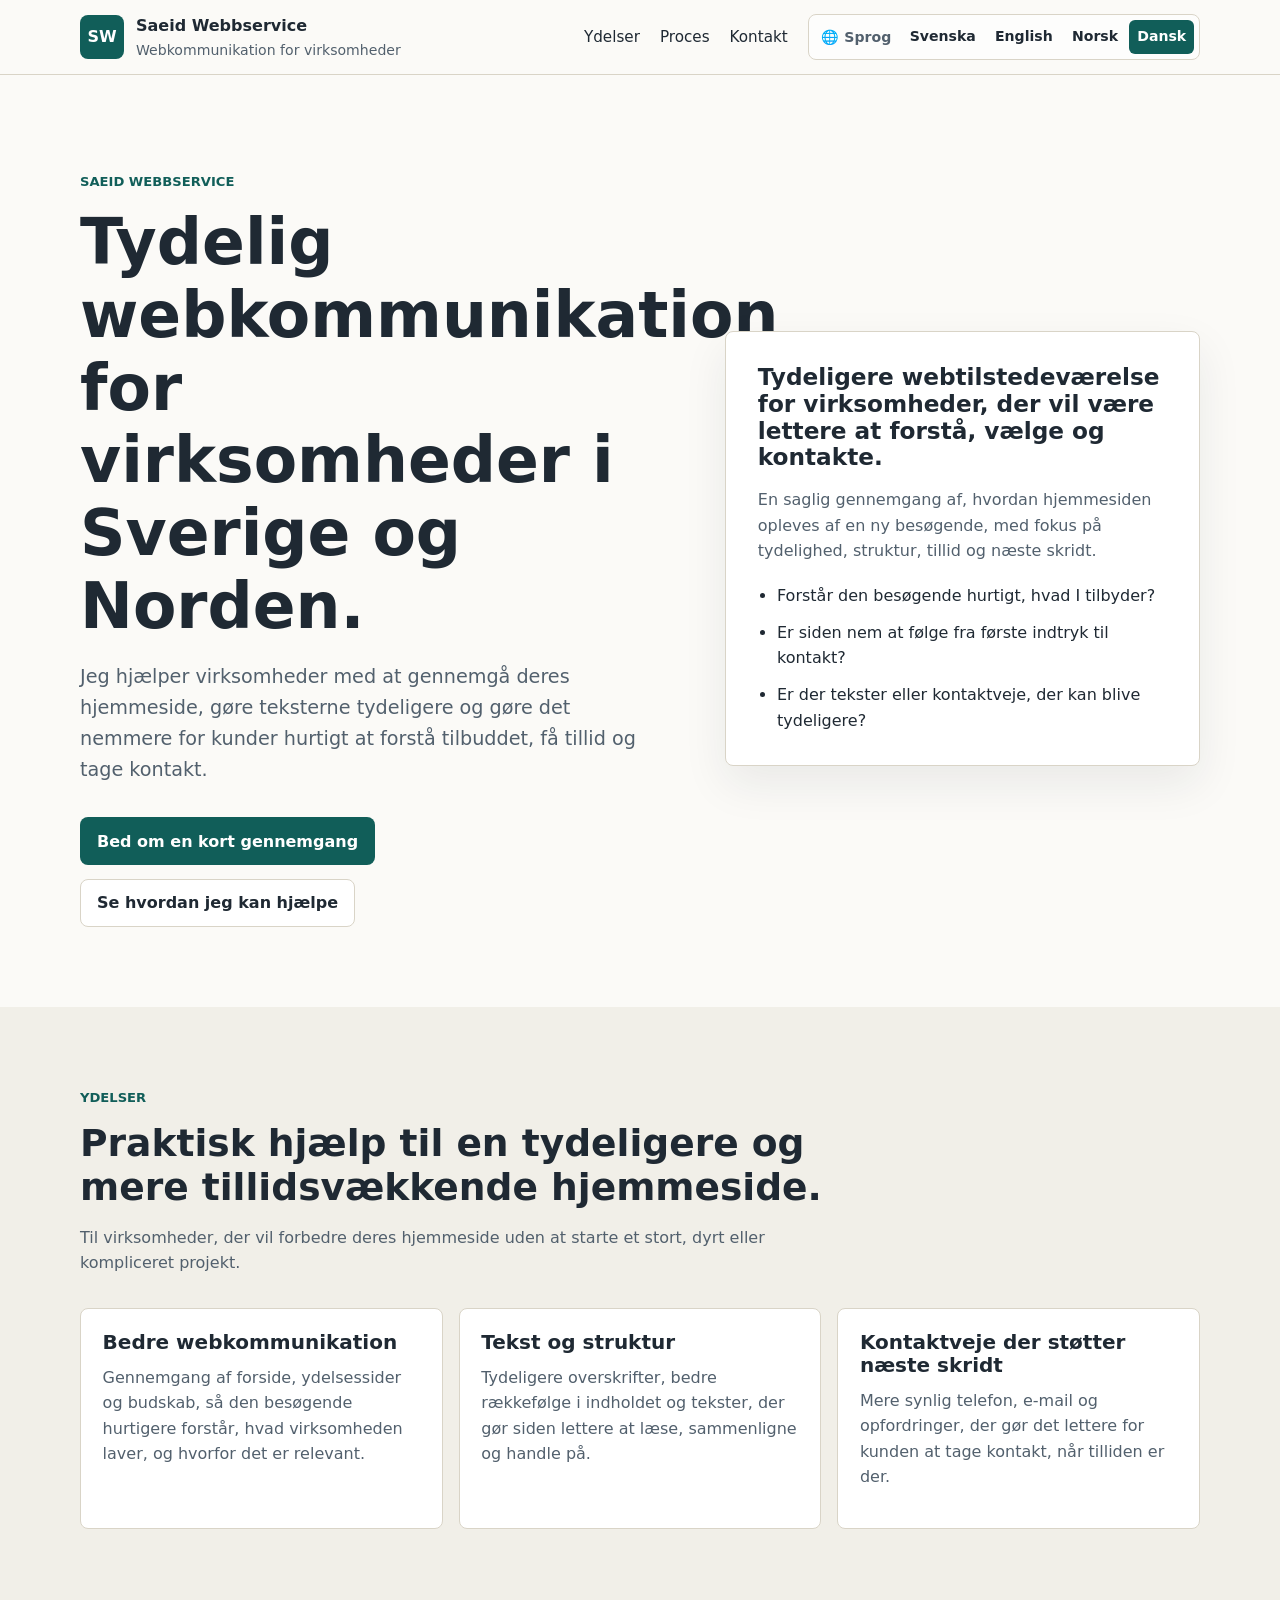
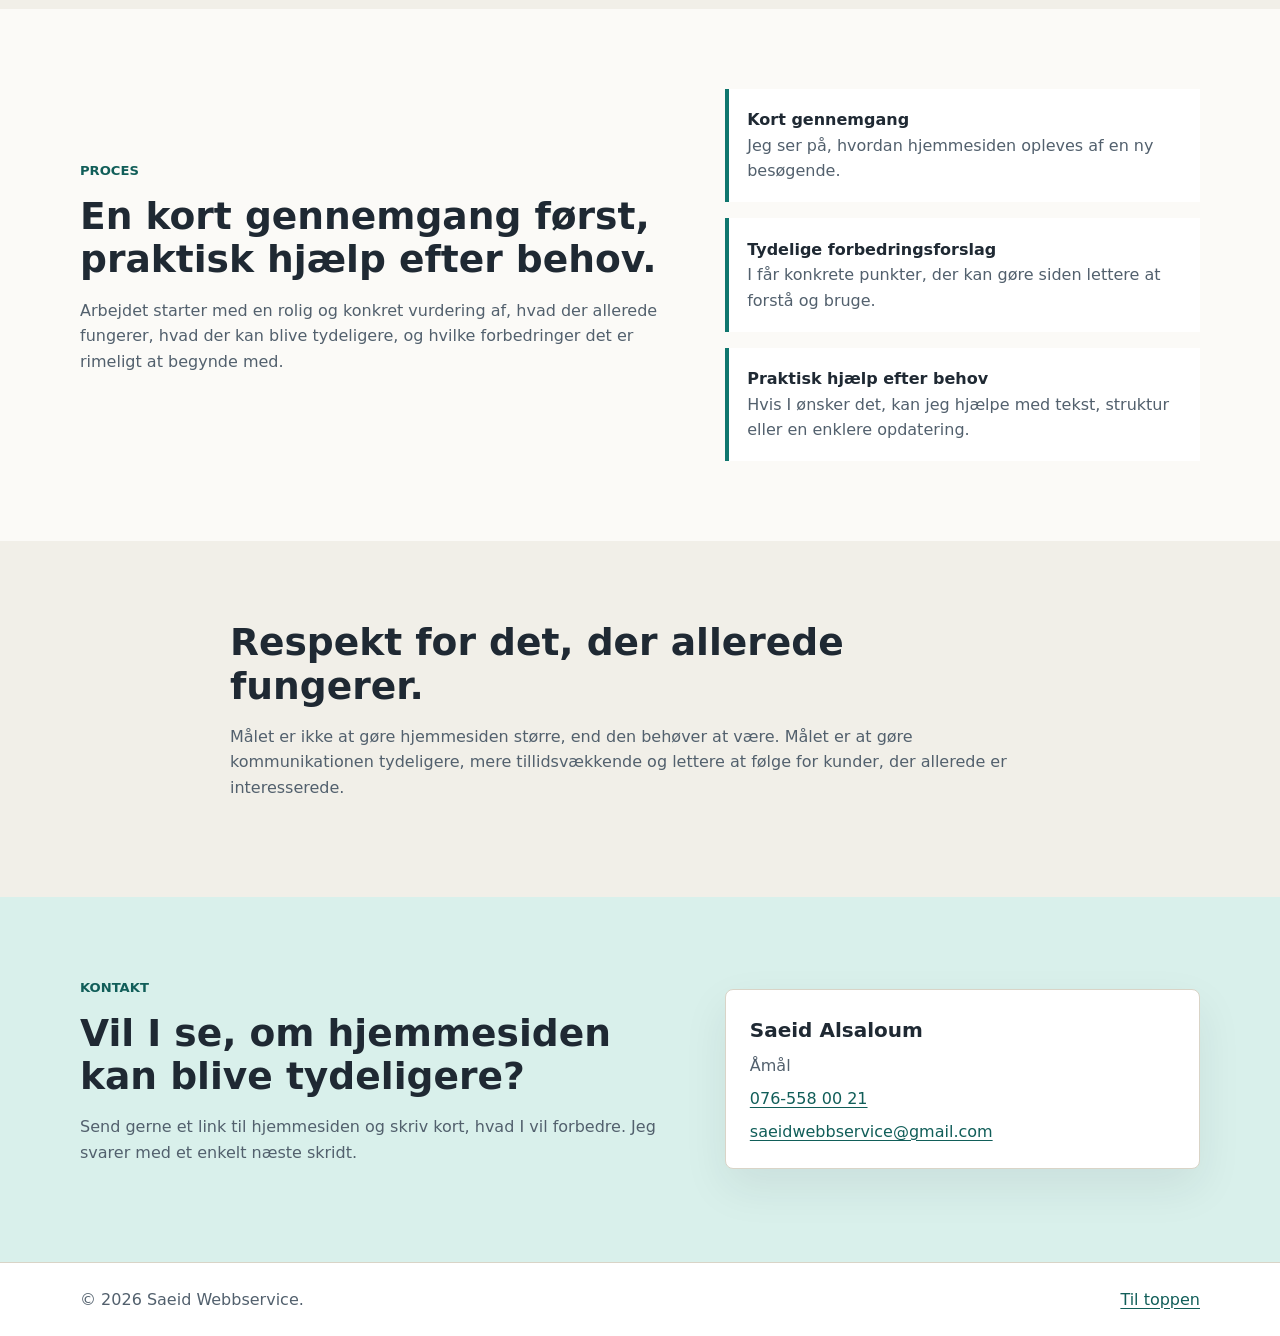
==== da/index.html @ 7acbc121 "Upgrade site with Nordic multilingual positioning" ====
<!doctype html>
<html lang="da">
  <head>
    <meta charset="utf-8">
    <meta name="viewport" content="width=device-width, initial-scale=1">
    <meta
      name="description"
      content="Saeid Webbservice hjælper virksomheder i Sverige og Norden med tydeligere webkommunikation, struktur, tekster og kontaktveje."
    >
    <meta property="og:type" content="website">
    <meta property="og:site_name" content="Saeid Webbservice">
    <meta
      property="og:title"
      content="Tydelig webkommunikation for virksomheder i Sverige og Norden"
    >
    <meta
      property="og:description"
      content="Praktisk hjælp med hjemmesidens tekster, struktur, tillid og kontaktveje."
    >
    <meta property="og:url" content="https://saeidalsaloum.github.io/saeid-webbservice/da/">
    <link rel="canonical" href="https://saeidalsaloum.github.io/saeid-webbservice/da/">
    <link rel="alternate" hreflang="sv" href="https://saeidalsaloum.github.io/saeid-webbservice/">
    <link rel="alternate" hreflang="en" href="https://saeidalsaloum.github.io/saeid-webbservice/en/">
    <link rel="alternate" hreflang="nb" href="https://saeidalsaloum.github.io/saeid-webbservice/no/">
    <link rel="alternate" hreflang="da" href="https://saeidalsaloum.github.io/saeid-webbservice/da/">
    <link rel="alternate" hreflang="x-default" href="https://saeidalsaloum.github.io/saeid-webbservice/">
    <title>Saeid Webbservice | Tydelig webkommunikation for virksomheder i Sverige og Norden</title>
    <link rel="stylesheet" href="../styles.css">
  </head>
  <body>
    <a class="skip-link" href="#main">Gå til indhold</a>

    <header class="site-header">
      <div class="container header-inner">
        <a class="brand" href="#top" aria-label="Saeid Webbservice forside">
          <span class="brand-mark" aria-hidden="true">SW</span>
          <span>
            <strong>Saeid Webbservice</strong>
            <small>Webkommunikation for virksomheder</small>
          </span>
        </a>

        <div class="header-actions">
          <nav class="site-nav" aria-label="Hovedmenu">
            <a href="#ydelser">Ydelser</a>
            <a href="#proces">Proces</a>
            <a href="#kontakt">Kontakt</a>
          </nav>

          <nav class="language-selector" aria-label="Sprogvalg">
            <span class="language-label">
              <span aria-hidden="true">&#127760;</span>
              Sprog
            </span>
            <a href="../" hreflang="sv">Svenska</a>
            <a href="../en/" hreflang="en">English</a>
            <a href="../no/" hreflang="nb">Norsk</a>
            <a href="./" hreflang="da" aria-current="page">Dansk</a>
          </nav>
        </div>
      </div>
    </header>

    <main id="main" tabindex="-1">
      <section class="hero section" id="top">
        <div class="container hero-grid">
          <div class="hero-copy">
            <p class="eyebrow">Saeid Webbservice</p>
            <h1>Tydelig webkommunikation for virksomheder i Sverige og Norden.</h1>
            <p class="lead">
              Jeg hjælper virksomheder med at gennemgå deres hjemmeside, gøre teksterne tydeligere og gøre det nemmere for kunder hurtigt at forstå tilbuddet, få tillid og tage kontakt.
            </p>
            <div class="hero-actions">
              <a class="button primary" href="mailto:saeidwebbservice@gmail.com">Bed om en kort gennemgang</a>
              <a class="button secondary" href="#ydelser">Se hvordan jeg kan hjælpe</a>
            </div>
          </div>

          <aside class="hero-panel" aria-label="Kort oversigt">
            <h2>Tydeligere webtilstedeværelse for virksomheder, der vil være lettere at forstå, vælge og kontakte.</h2>
            <p>
              En saglig gennemgang af, hvordan hjemmesiden opleves af en ny besøgende, med fokus på tydelighed, struktur, tillid og næste skridt.
            </p>
            <ul>
              <li>Forstår den besøgende hurtigt, hvad I tilbyder?</li>
              <li>Er siden nem at følge fra første indtryk til kontakt?</li>
              <li>Er der tekster eller kontaktveje, der kan blive tydeligere?</li>
            </ul>
          </aside>
        </div>
      </section>

      <section class="section muted" id="ydelser">
        <div class="container">
          <div class="section-heading">
            <p class="eyebrow">Ydelser</p>
            <h2>Praktisk hjælp til en tydeligere og mere tillidsvækkende hjemmeside.</h2>
            <p>
              Til virksomheder, der vil forbedre deres hjemmeside uden at starte et stort, dyrt eller kompliceret projekt.
            </p>
          </div>

          <div class="cards">
            <article class="card">
              <h3>Bedre webkommunikation</h3>
              <p>
                Gennemgang af forside, ydelsessider og budskab, så den besøgende hurtigere forstår, hvad virksomheden laver, og hvorfor det er relevant.
              </p>
            </article>

            <article class="card">
              <h3>Tekst og struktur</h3>
              <p>
                Tydeligere overskrifter, bedre rækkefølge i indholdet og tekster, der gør siden lettere at læse, sammenligne og handle på.
              </p>
            </article>

            <article class="card">
              <h3>Kontaktveje der støtter næste skridt</h3>
              <p>
                Mere synlig telefon, e-mail og opfordringer, der gør det lettere for kunden at tage kontakt, når tilliden er der.
              </p>
            </article>
          </div>
        </div>
      </section>

      <section class="section" id="proces">
        <div class="container two-column">
          <div>
            <p class="eyebrow">Proces</p>
            <h2>En kort gennemgang først, praktisk hjælp efter behov.</h2>
            <p>
              Arbejdet starter med en rolig og konkret vurdering af, hvad der allerede fungerer, hvad der kan blive tydeligere, og hvilke forbedringer det er rimeligt at begynde med.
            </p>
          </div>

          <ol class="steps" aria-label="Proces">
            <li>
              <strong>Kort gennemgang</strong>
              <span>Jeg ser på, hvordan hjemmesiden opleves af en ny besøgende.</span>
            </li>
            <li>
              <strong>Tydelige forbedringsforslag</strong>
              <span>I får konkrete punkter, der kan gøre siden lettere at forstå og bruge.</span>
            </li>
            <li>
              <strong>Praktisk hjælp efter behov</strong>
              <span>Hvis I ønsker det, kan jeg hjælpe med tekst, struktur eller en enklere opdatering.</span>
            </li>
          </ol>
        </div>
      </section>

      <section class="section muted">
        <div class="container reassurance">
          <h2>Respekt for det, der allerede fungerer.</h2>
          <p>
            Målet er ikke at gøre hjemmesiden større, end den behøver at være. Målet er at gøre kommunikationen tydeligere, mere tillidsvækkende og lettere at følge for kunder, der allerede er interesserede.
          </p>
        </div>
      </section>

      <section class="section contact-section" id="kontakt">
        <div class="container contact-grid">
          <div>
            <p class="eyebrow">Kontakt</p>
            <h2>Vil I se, om hjemmesiden kan blive tydeligere?</h2>
            <p>
              Send gerne et link til hjemmesiden og skriv kort, hvad I vil forbedre. Jeg svarer med et enkelt næste skridt.
            </p>
          </div>

          <address class="contact-card" aria-label="Kontaktoplysninger">
            <strong>Saeid Alsaloum</strong>
            <span>Åmål</span>
            <a href="tel:+46765580021">076-558 00 21</a>
            <a href="mailto:saeidwebbservice@gmail.com">saeidwebbservice@gmail.com</a>
          </address>
        </div>
      </section>
    </main>

    <footer class="site-footer">
      <div class="container footer-inner">
        <p>&copy; 2026 Saeid Webbservice.</p>
        <a href="#top">Til toppen</a>
      </div>
    </footer>
  </body>
</html>
---- styles.css ----
:root {
  color-scheme: light;
  --bg: #fbfaf7;
  --surface: #ffffff;
  --surface-muted: #f1efe8;
  --text: #1f2933;
  --muted: #52606d;
  --line: #d9d4c7;
  --accent: #0f766e;
  --accent-dark: #115e59;
  --accent-soft: #d9f0eb;
  --warm: #b7791f;
  --shadow: 0 18px 45px rgba(31, 41, 51, 0.08);
}

* {
  box-sizing: border-box;
}

html {
  scroll-behavior: smooth;
  scroll-padding-top: 6rem;
}

body {
  margin: 0;
  background: var(--bg);
  color: var(--text);
  font-family: system-ui, -apple-system, BlinkMacSystemFont, "Segoe UI", sans-serif;
  font-size: 16px;
  line-height: 1.6;
}

a {
  color: var(--accent-dark);
  text-decoration-thickness: 0.08em;
  text-underline-offset: 0.18em;
}

a:hover {
  color: var(--accent);
}

:where(a, button):focus-visible {
  outline: 3px solid var(--warm);
  outline-offset: 3px;
}

main:focus {
  outline: none;
}

h1,
h2,
h3,
p {
  margin-top: 0;
}

h1,
h2,
h3 {
  line-height: 1.15;
}

h1 {
  max-width: 17ch;
  font-size: 3.95rem;
  margin-bottom: 1.25rem;
}

h2 {
  font-size: 2.35rem;
  margin-bottom: 1rem;
}

h3 {
  font-size: 1.25rem;
  margin-bottom: 0.7rem;
}

p {
  color: var(--muted);
}

.container {
  width: min(1120px, calc(100% - 2rem));
  margin-inline: auto;
}

.skip-link {
  position: fixed;
  left: 1rem;
  top: 1rem;
  z-index: 10;
  padding: 0.65rem 0.85rem;
  background: var(--text);
  color: #fff;
  border-radius: 6px;
  transform: translateY(-150%);
}

.skip-link:focus {
  transform: translateY(0);
}

.site-header {
  position: sticky;
  top: 0;
  z-index: 5;
  background: rgba(251, 250, 247, 0.94);
  border-bottom: 1px solid var(--line);
  backdrop-filter: blur(14px);
}

.header-inner {
  min-height: 74px;
  display: flex;
  align-items: center;
  justify-content: space-between;
  gap: 1rem;
}

.brand {
  display: inline-flex;
  align-items: center;
  gap: 0.75rem;
  border-radius: 8px;
  color: var(--text);
  text-decoration: none;
}

.brand-mark {
  width: 44px;
  height: 44px;
  display: inline-grid;
  place-items: center;
  flex: 0 0 auto;
  border-radius: 8px;
  background: var(--accent-dark);
  color: #fff;
  font-weight: 800;
  letter-spacing: 0;
}

.brand small {
  display: block;
  color: var(--muted);
  font-size: 0.88rem;
}

.site-nav {
  display: flex;
  align-items: center;
  gap: 0.75rem;
  font-size: 0.95rem;
}

.site-nav a {
  display: inline-flex;
  min-height: 40px;
  align-items: center;
  padding-inline: 0.25rem;
  border-radius: 6px;
  color: var(--text);
  text-decoration: none;
}

.site-nav a:hover {
  color: var(--accent-dark);
}

.header-actions {
  display: flex;
  align-items: center;
  justify-content: flex-end;
  gap: 1rem;
}

.language-selector {
  display: flex;
  align-items: center;
  gap: 0.2rem;
  padding: 0.3rem;
  border: 1px solid var(--line);
  border-radius: 8px;
  background: rgba(255, 255, 255, 0.72);
  font-size: 0.88rem;
}

.language-label {
  display: inline-flex;
  min-height: 34px;
  align-items: center;
  gap: 0.35rem;
  padding: 0 0.45rem;
  color: var(--muted);
  font-weight: 750;
}

.language-selector a {
  display: inline-flex;
  min-height: 34px;
  align-items: center;
  padding: 0.25rem 0.5rem;
  border-radius: 6px;
  color: var(--text);
  font-weight: 650;
  line-height: 1.1;
  text-decoration: none;
}

.language-selector a:hover {
  background: var(--accent-soft);
  color: var(--accent-dark);
}

.language-selector a[aria-current="page"] {
  background: var(--accent-dark);
  color: #fff;
}

.section {
  padding: 5rem 0;
}

.hero {
  padding-top: 6rem;
}

.hero-grid,
.two-column,
.contact-grid {
  display: grid;
  grid-template-columns: minmax(0, 1.1fr) minmax(280px, 0.9fr);
  gap: clamp(2rem, 5vw, 4rem);
  align-items: center;
}

.hero-copy {
  max-width: 720px;
}

.eyebrow {
  margin-bottom: 0.9rem;
  color: var(--accent-dark);
  font-size: 0.82rem;
  font-weight: 800;
  letter-spacing: 0;
  text-transform: uppercase;
}

.lead {
  max-width: 62ch;
  font-size: 1.2rem;
}

.hero-actions {
  display: flex;
  flex-wrap: wrap;
  gap: 0.85rem;
  margin-top: 2rem;
}

.button {
  display: inline-flex;
  min-height: 48px;
  align-items: center;
  justify-content: center;
  padding: 0.75rem 1rem;
  border: 1px solid transparent;
  border-radius: 8px;
  font-weight: 750;
  line-height: 1.2;
  text-align: center;
  text-decoration: none;
}

.button.primary {
  background: var(--accent-dark);
  color: #fff;
}

.button.primary:hover {
  background: var(--accent);
  color: #fff;
}

.button.secondary {
  border-color: var(--line);
  background: var(--surface);
  color: var(--text);
}

.button.secondary:hover {
  border-color: var(--accent);
  color: var(--accent-dark);
}

.hero-panel,
.contact-card {
  border: 1px solid var(--line);
  border-radius: 8px;
  background: var(--surface);
  box-shadow: var(--shadow);
}

.hero-panel {
  padding: clamp(1.25rem, 4vw, 2rem);
}

.hero-panel h2 {
  font-size: 1.45rem;
}

.hero-panel ul {
  display: grid;
  gap: 0.7rem;
  margin: 1.2rem 0 0;
  padding-left: 1.2rem;
  color: var(--text);
}

.muted {
  background: var(--surface-muted);
}

.section-heading {
  max-width: 760px;
  margin-bottom: 2rem;
}

.cards {
  display: grid;
  grid-template-columns: repeat(3, minmax(0, 1fr));
  gap: 1rem;
}

.card {
  min-height: 220px;
  padding: 1.35rem;
  border: 1px solid var(--line);
  border-radius: 8px;
  background: var(--surface);
}

.steps {
  display: grid;
  gap: 1rem;
  margin: 0;
  padding: 0;
  list-style: none;
}

.steps li {
  padding: 1.15rem;
  border-left: 4px solid var(--accent);
  background: var(--surface);
}

.steps strong,
.steps span {
  display: block;
}

.steps span {
  color: var(--muted);
}

.reassurance {
  max-width: 820px;
}

.contact-section {
  background: var(--accent-soft);
}

.contact-card {
  display: grid;
  gap: 0.45rem;
  padding: 1.5rem;
  font-style: normal;
}

.contact-card strong {
  font-size: 1.25rem;
}

.contact-card span {
  color: var(--muted);
}

.contact-card a {
  width: fit-content;
}

.contact-card a:hover {
  color: var(--accent);
}

.site-footer {
  padding: 1.5rem 0;
  border-top: 1px solid var(--line);
  background: var(--surface);
}

.footer-inner {
  display: flex;
  justify-content: space-between;
  gap: 1rem;
}

.footer-inner p {
  margin: 0;
}

@media (prefers-reduced-motion: reduce) {
  html {
    scroll-behavior: auto;
  }
}

@media (max-width: 820px) {
  html {
    scroll-padding-top: 11rem;
  }

  .header-inner,
  .footer-inner {
    align-items: flex-start;
    flex-direction: column;
  }

  .header-actions {
    width: 100%;
    align-items: flex-start;
    flex-direction: column;
    gap: 0.75rem;
  }

  .site-nav {
    flex-wrap: wrap;
  }

  .language-selector {
    flex-wrap: wrap;
    width: 100%;
  }

  .hero-grid,
  .two-column,
  .contact-grid,
  .cards {
    grid-template-columns: 1fr;
  }

  .section {
    padding: 3.5rem 0;
  }

  .hero {
    padding-top: 4rem;
  }

  h1 {
    max-width: 16ch;
    font-size: 2.65rem;
  }

  h2 {
    font-size: 2rem;
  }

  .hero-actions {
    align-items: stretch;
    flex-direction: column;
  }

  .button {
    width: 100%;
  }
}

@media (max-width: 420px) {
  .container {
    width: min(100% - 1.25rem, 1120px);
  }

  .brand {
    align-items: flex-start;
  }

  .brand-mark {
    width: 40px;
    height: 40px;
  }

  h1 {
    font-size: 2.25rem;
  }

  h2 {
    font-size: 1.75rem;
  }
}

@media (max-width: 360px) {
  h1,
  h2,
  h3 {
    hyphens: auto;
    overflow-wrap: anywhere;
  }
}
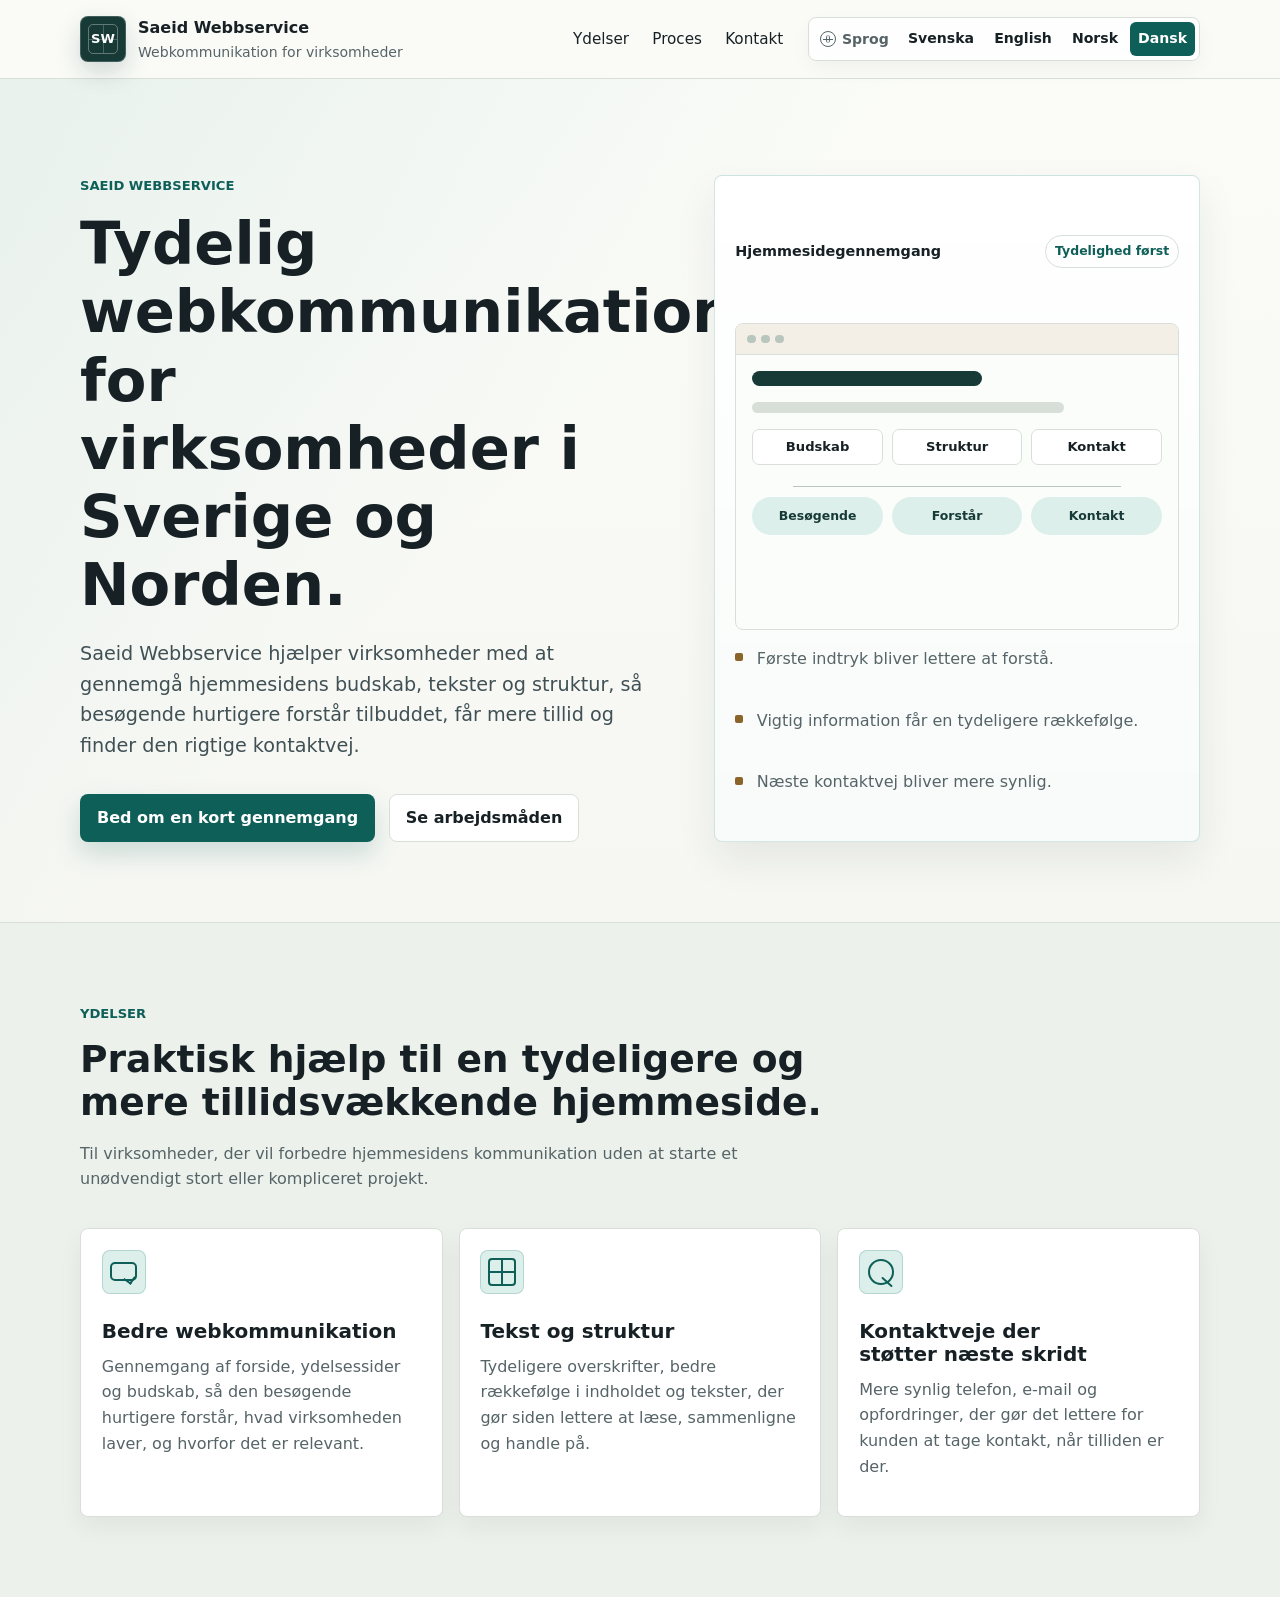
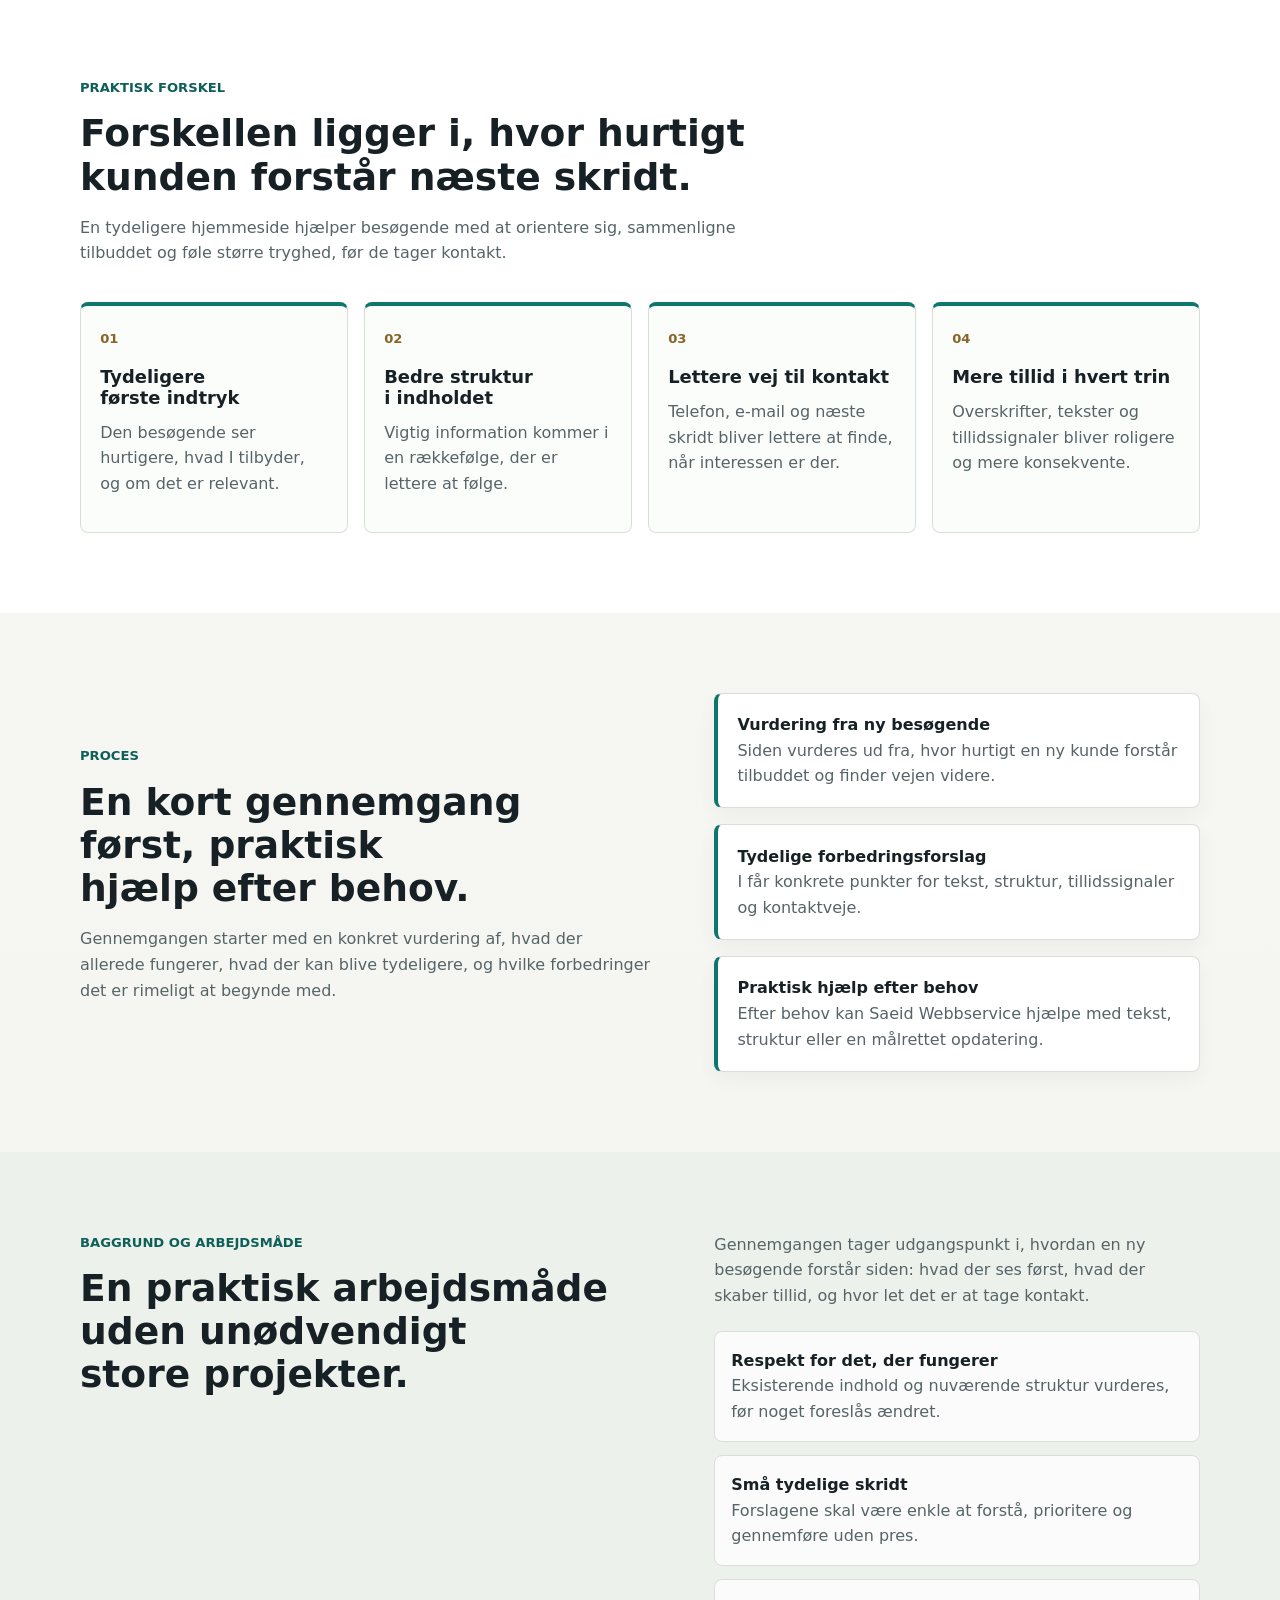
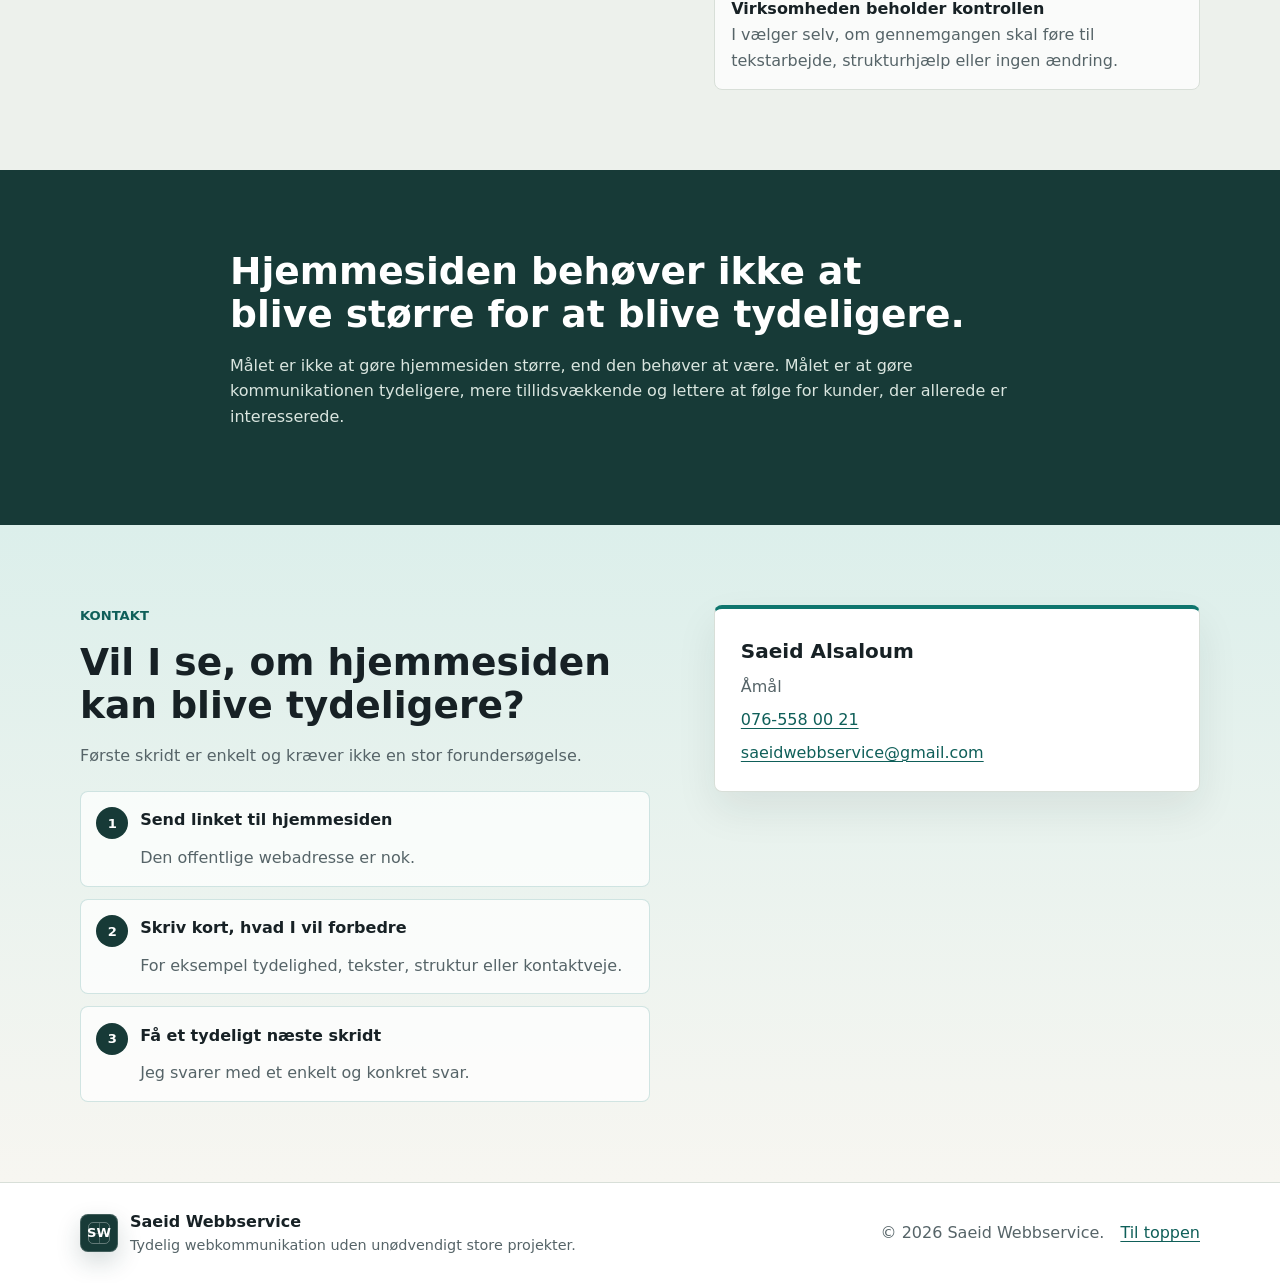
==== commit 363f49b6: "Upgrade visual trust and brand credibility" ====
--- a/da/index.html
+++ b/da/index.html
@@ -5,7 +5,7 @@
     <meta name="viewport" content="width=device-width, initial-scale=1">
     <meta
       name="description"
-      content="Saeid Webbservice hjælper virksomheder i Sverige og Norden med tydeligere webkommunikation, struktur, tekster og kontaktveje."
+      content="Saeid Webbservice hjælper virksomheder i Sverige og Norden med at forbedre hjemmesidens budskab, struktur, tekster, tillid og kontaktveje."
     >
     <meta property="og:type" content="website">
     <meta property="og:site_name" content="Saeid Webbservice">
@@ -15,7 +15,7 @@
     >
     <meta
       property="og:description"
-      content="Praktisk hjælp med hjemmesidens tekster, struktur, tillid og kontaktveje."
+      content="Praktisk hjælp med tydeligere webkommunikation, bedre indholdsstruktur og enklere kontaktveje."
     >
     <meta property="og:url" content="https://saeidalsaloum.github.io/saeid-webbservice/da/">
     <link rel="canonical" href="https://saeidalsaloum.github.io/saeid-webbservice/da/">
@@ -33,7 +33,10 @@
     <header class="site-header">
       <div class="container header-inner">
         <a class="brand" href="#top" aria-label="Saeid Webbservice forside">
-          <span class="brand-mark" aria-hidden="true">SW</span>
+          <span class="brand-mark" aria-hidden="true">
+            <span class="mark-grid"></span>
+            <span class="mark-initials">SW</span>
+          </span>
           <span>
             <strong>Saeid Webbservice</strong>
             <small>Webkommunikation for virksomheder</small>
@@ -49,7 +52,7 @@
 
           <nav class="language-selector" aria-label="Sprogvalg">
             <span class="language-label">
-              <span aria-hidden="true">&#127760;</span>
+              <span class="language-globe" aria-hidden="true"></span>
               Sprog
             </span>
             <a href="../" hreflang="sv">Svenska</a>
@@ -68,23 +71,44 @@
             <p class="eyebrow">Saeid Webbservice</p>
             <h1>Tydelig webkommunikation for virksomheder i Sverige og Norden.</h1>
             <p class="lead">
-              Jeg hjælper virksomheder med at gennemgå deres hjemmeside, gøre teksterne tydeligere og gøre det nemmere for kunder hurtigt at forstå tilbuddet, få tillid og tage kontakt.
+              Saeid Webbservice hjælper virksomheder med at gennemgå hjemmesidens budskab, tekster og struktur, så besøgende hurtigere forstår tilbuddet, får mere tillid og finder den rigtige kontaktvej.
             </p>
             <div class="hero-actions">
               <a class="button primary" href="mailto:saeidwebbservice@gmail.com">Bed om en kort gennemgang</a>
-              <a class="button secondary" href="#ydelser">Se hvordan jeg kan hjælpe</a>
+              <a class="button secondary" href="#proces">Se arbejdsmåden</a>
             </div>
           </div>
 
-          <aside class="hero-panel" aria-label="Kort oversigt">
-            <h2>Tydeligere webtilstedeværelse for virksomheder, der vil være lettere at forstå, vælge og kontakte.</h2>
-            <p>
-              En saglig gennemgang af, hvordan hjemmesiden opleves af en ny besøgende, med fokus på tydelighed, struktur, tillid og næste skridt.
-            </p>
-            <ul>
-              <li>Forstår den besøgende hurtigt, hvad I tilbyder?</li>
-              <li>Er siden nem at følge fra første indtryk til kontakt?</li>
-              <li>Er der tekster eller kontaktveje, der kan blive tydeligere?</li>
+          <aside class="hero-panel audit-visual" aria-label="Oversigt over hjemmesidegennemgang">
+            <div class="audit-topline">
+              <span>Hjemmesidegennemgang</span>
+              <span>Tydelighed først</span>
+            </div>
+            <div class="audit-window">
+              <div class="window-bar" aria-hidden="true">
+                <span></span>
+                <span></span>
+                <span></span>
+              </div>
+              <div class="audit-page">
+                <span class="audit-line audit-line-strong" aria-hidden="true"></span>
+                <span class="audit-line" aria-hidden="true"></span>
+                <div class="audit-pill-row">
+                  <span>Budskab</span>
+                  <span>Struktur</span>
+                  <span>Kontakt</span>
+                </div>
+                <div class="audit-journey">
+                  <span>Besøgende</span>
+                  <span>Forstår</span>
+                  <span>Kontakt</span>
+                </div>
+              </div>
+            </div>
+            <ul class="audit-list">
+              <li>Første indtryk bliver lettere at forstå.</li>
+              <li>Vigtig information får en tydeligere rækkefølge.</li>
+              <li>Næste kontaktvej bliver mere synlig.</li>
             </ul>
           </aside>
         </div>
@@ -96,12 +120,13 @@
             <p class="eyebrow">Ydelser</p>
             <h2>Praktisk hjælp til en tydeligere og mere tillidsvækkende hjemmeside.</h2>
             <p>
-              Til virksomheder, der vil forbedre deres hjemmeside uden at starte et stort, dyrt eller kompliceret projekt.
+              Til virksomheder, der vil forbedre hjemmesidens kommunikation uden at starte et unødvendigt stort eller kompliceret projekt.
             </p>
           </div>
 
           <div class="cards">
             <article class="card">
+              <span class="card-icon card-icon-message" aria-hidden="true"></span>
               <h3>Bedre webkommunikation</h3>
               <p>
                 Gennemgang af forside, ydelsessider og budskab, så den besøgende hurtigere forstår, hvad virksomheden laver, og hvorfor det er relevant.
@@ -109,6 +134,7 @@
             </article>
 
             <article class="card">
+              <span class="card-icon card-icon-structure" aria-hidden="true"></span>
               <h3>Tekst og struktur</h3>
               <p>
                 Tydeligere overskrifter, bedre rækkefølge i indholdet og tekster, der gør siden lettere at læse, sammenligne og handle på.
@@ -116,6 +142,7 @@
             </article>
 
             <article class="card">
+              <span class="card-icon card-icon-contact" aria-hidden="true"></span>
               <h3>Kontaktveje der støtter næste skridt</h3>
               <p>
                 Mere synlig telefon, e-mail og opfordringer, der gør det lettere for kunden at tage kontakt, når tilliden er der.
@@ -125,36 +152,102 @@
         </div>
       </section>
 
+      <section class="section outcome-section" id="forskel">
+        <div class="container">
+          <div class="section-heading">
+            <p class="eyebrow">Praktisk forskel</p>
+            <h2>Forskellen ligger i, hvor hurtigt kunden forstår næste skridt.</h2>
+            <p>
+              En tydeligere hjemmeside hjælper besøgende med at orientere sig, sammenligne tilbuddet og føle større tryghed, før de tager kontakt.
+            </p>
+          </div>
+
+          <div class="outcome-grid">
+            <article class="outcome-card">
+              <span>01</span>
+              <h3>Tydeligere første indtryk</h3>
+              <p>Den besøgende ser hurtigere, hvad I tilbyder, og om det er relevant.</p>
+            </article>
+
+            <article class="outcome-card">
+              <span>02</span>
+              <h3>Bedre struktur i indholdet</h3>
+              <p>Vigtig information kommer i en rækkefølge, der er lettere at følge.</p>
+            </article>
+
+            <article class="outcome-card">
+              <span>03</span>
+              <h3>Lettere vej til kontakt</h3>
+              <p>Telefon, e-mail og næste skridt bliver lettere at finde, når interessen er der.</p>
+            </article>
+
+            <article class="outcome-card">
+              <span>04</span>
+              <h3>Mere tillid i hvert trin</h3>
+              <p>Overskrifter, tekster og tillidssignaler bliver roligere og mere konsekvente.</p>
+            </article>
+          </div>
+        </div>
+      </section>
+
       <section class="section" id="proces">
         <div class="container two-column">
           <div>
             <p class="eyebrow">Proces</p>
             <h2>En kort gennemgang først, praktisk hjælp efter behov.</h2>
             <p>
-              Arbejdet starter med en rolig og konkret vurdering af, hvad der allerede fungerer, hvad der kan blive tydeligere, og hvilke forbedringer det er rimeligt at begynde med.
+              Gennemgangen starter med en konkret vurdering af, hvad der allerede fungerer, hvad der kan blive tydeligere, og hvilke forbedringer det er rimeligt at begynde med.
             </p>
           </div>
 
           <ol class="steps" aria-label="Proces">
             <li>
-              <strong>Kort gennemgang</strong>
-              <span>Jeg ser på, hvordan hjemmesiden opleves af en ny besøgende.</span>
+              <strong>Vurdering fra ny besøgende</strong>
+              <span>Siden vurderes ud fra, hvor hurtigt en ny kunde forstår tilbuddet og finder vejen videre.</span>
             </li>
             <li>
               <strong>Tydelige forbedringsforslag</strong>
-              <span>I får konkrete punkter, der kan gøre siden lettere at forstå og bruge.</span>
+              <span>I får konkrete punkter for tekst, struktur, tillidssignaler og kontaktveje.</span>
             </li>
             <li>
               <strong>Praktisk hjælp efter behov</strong>
-              <span>Hvis I ønsker det, kan jeg hjælpe med tekst, struktur eller en enklere opdatering.</span>
+              <span>Efter behov kan Saeid Webbservice hjælpe med tekst, struktur eller en målrettet opdatering.</span>
             </li>
           </ol>
         </div>
       </section>
 
-      <section class="section muted">
+      <section class="section muted method-section" id="arbejdsmaade">
+        <div class="container two-column method-grid">
+          <div>
+            <p class="eyebrow">Baggrund og arbejdsmåde</p>
+            <h2>En praktisk arbejdsmåde uden unødvendigt store projekter.</h2>
+          </div>
+          <div>
+            <p>
+              Gennemgangen tager udgangspunkt i, hvordan en ny besøgende forstår siden: hvad der ses først, hvad der skaber tillid, og hvor let det er at tage kontakt.
+            </p>
+            <ul class="method-list">
+              <li>
+                <strong>Respekt for det, der fungerer</strong>
+                <span>Eksisterende indhold og nuværende struktur vurderes, før noget foreslås ændret.</span>
+              </li>
+              <li>
+                <strong>Små tydelige skridt</strong>
+                <span>Forslagene skal være enkle at forstå, prioritere og gennemføre uden pres.</span>
+              </li>
+              <li>
+                <strong>Virksomheden beholder kontrollen</strong>
+                <span>I vælger selv, om gennemgangen skal føre til tekstarbejde, strukturhjælp eller ingen ændring.</span>
+              </li>
+            </ul>
+          </div>
+        </div>
+      </section>
+
+      <section class="section reassurance-section">
         <div class="container reassurance">
-          <h2>Respekt for det, der allerede fungerer.</h2>
+          <h2>Hjemmesiden behøver ikke at blive større for at blive tydeligere.</h2>
           <p>
             Målet er ikke at gøre hjemmesiden større, end den behøver at være. Målet er at gøre kommunikationen tydeligere, mere tillidsvækkende og lettere at følge for kunder, der allerede er interesserede.
           </p>
@@ -167,8 +260,22 @@
             <p class="eyebrow">Kontakt</p>
             <h2>Vil I se, om hjemmesiden kan blive tydeligere?</h2>
             <p>
-              Send gerne et link til hjemmesiden og skriv kort, hvad I vil forbedre. Jeg svarer med et enkelt næste skridt.
-            </p>
+              Første skridt er enkelt og kræver ikke en stor forundersøgelse.
+            </p>
+            <ol class="contact-steps" aria-label="Første skridt for kontakt">
+              <li>
+                <strong>Send linket til hjemmesiden</strong>
+                <span>Den offentlige webadresse er nok.</span>
+              </li>
+              <li>
+                <strong>Skriv kort, hvad I vil forbedre</strong>
+                <span>For eksempel tydelighed, tekster, struktur eller kontaktveje.</span>
+              </li>
+              <li>
+                <strong>Få et tydeligt næste skridt</strong>
+                <span>Jeg svarer med et enkelt og konkret svar.</span>
+              </li>
+            </ol>
           </div>
 
           <address class="contact-card" aria-label="Kontaktoplysninger">
@@ -183,6 +290,16 @@
 
     <footer class="site-footer">
       <div class="container footer-inner">
+        <div class="footer-brand">
+          <span class="brand-mark footer-mark" aria-hidden="true">
+            <span class="mark-grid"></span>
+            <span class="mark-initials">SW</span>
+          </span>
+          <div>
+            <strong>Saeid Webbservice</strong>
+            <span>Tydelig webkommunikation uden unødvendigt store projekter.</span>
+          </div>
+        </div>
         <p>&copy; 2026 Saeid Webbservice.</p>
         <a href="#top">Til toppen</a>
       </div>
--- a/styles.css
+++ b/styles.css
@@ -1,16 +1,21 @@
 :root {
   color-scheme: light;
-  --bg: #fbfaf7;
+  --bg: #f6f7f3;
   --surface: #ffffff;
-  --surface-muted: #f1efe8;
-  --text: #1f2933;
-  --muted: #52606d;
-  --line: #d9d4c7;
+  --surface-muted: #edf1ec;
+  --surface-warm: #f4efe6;
+  --text: #172125;
+  --muted: #566468;
+  --line: #d8dfd8;
+  --line-strong: #b9c6be;
   --accent: #0f766e;
-  --accent-dark: #115e59;
-  --accent-soft: #d9f0eb;
-  --warm: #b7791f;
-  --shadow: 0 18px 45px rgba(31, 41, 51, 0.08);
+  --accent-dark: #0f5f59;
+  --accent-deep: #173a37;
+  --accent-soft: #dcefeb;
+  --signal: #8a6428;
+  --signal-soft: #f0e4cd;
+  --shadow: 0 18px 40px rgba(23, 33, 37, 0.08);
+  --shadow-soft: 0 10px 24px rgba(23, 33, 37, 0.06);
 }
 
 * {
@@ -24,7 +29,7 @@
 
 body {
   margin: 0;
-  background: var(--bg);
+  background: linear-gradient(180deg, #fafbf7 0%, var(--bg) 46%, #f1f3ef 100%);
   color: var(--text);
   font-family: system-ui, -apple-system, BlinkMacSystemFont, "Segoe UI", sans-serif;
   font-size: 16px;
@@ -42,7 +47,7 @@
 }
 
 :where(a, button):focus-visible {
-  outline: 3px solid var(--warm);
+  outline: 3px solid var(--signal);
   outline-offset: 3px;
 }
 
@@ -61,12 +66,21 @@
 h2,
 h3 {
   line-height: 1.15;
+  color: var(--text);
+  text-wrap: balance;
+}
+
+h2,
+h3 {
+  overflow-wrap: break-word;
 }
 
 h1 {
-  max-width: 17ch;
-  font-size: 3.95rem;
+  max-width: 18ch;
+  font-size: 3.7rem;
   margin-bottom: 1.25rem;
+  hyphens: none;
+  overflow-wrap: normal;
 }
 
 h2 {
@@ -83,6 +97,10 @@
   color: var(--muted);
 }
 
+strong {
+  color: var(--text);
+}
+
 .container {
   width: min(1120px, calc(100% - 2rem));
   margin-inline: auto;
@@ -91,30 +109,30 @@
 .skip-link {
   position: fixed;
   left: 1rem;
-  top: 1rem;
+  top: -5rem;
   z-index: 10;
   padding: 0.65rem 0.85rem;
   background: var(--text);
   color: #fff;
   border-radius: 6px;
-  transform: translateY(-150%);
+  transition: top 160ms ease;
 }
 
 .skip-link:focus {
-  transform: translateY(0);
+  top: 1rem;
 }
 
 .site-header {
   position: sticky;
   top: 0;
   z-index: 5;
-  background: rgba(251, 250, 247, 0.94);
+  background: rgba(250, 251, 247, 0.94);
   border-bottom: 1px solid var(--line);
   backdrop-filter: blur(14px);
 }
 
 .header-inner {
-  min-height: 74px;
+  min-height: 78px;
   display: flex;
   align-items: center;
   justify-content: space-between;
@@ -127,18 +145,53 @@
   gap: 0.75rem;
   border-radius: 8px;
   color: var(--text);
+  min-width: 0;
   text-decoration: none;
 }
 
 .brand-mark {
-  width: 44px;
-  height: 44px;
+  position: relative;
+  width: 46px;
+  height: 46px;
   display: inline-grid;
   place-items: center;
   flex: 0 0 auto;
   border-radius: 8px;
-  background: var(--accent-dark);
+  overflow: hidden;
+  border: 1px solid rgba(255, 255, 255, 0.18);
+  background: var(--accent-deep);
   color: #fff;
+  box-shadow: 0 10px 24px rgba(23, 58, 55, 0.18);
+}
+
+.mark-grid {
+  position: absolute;
+  inset: 7px;
+  border: 1px solid rgba(255, 255, 255, 0.32);
+  border-radius: 5px;
+}
+
+.mark-grid::before,
+.mark-grid::after {
+  position: absolute;
+  content: "";
+  background: rgba(255, 255, 255, 0.22);
+}
+
+.mark-grid::before {
+  inset: 50% 0 auto;
+  height: 1px;
+}
+
+.mark-grid::after {
+  inset: 0 auto 0 50%;
+  width: 1px;
+}
+
+.mark-initials {
+  position: relative;
+  z-index: 1;
+  font-size: 0.82rem;
   font-weight: 800;
   letter-spacing: 0;
 }
@@ -152,7 +205,7 @@
 .site-nav {
   display: flex;
   align-items: center;
-  gap: 0.75rem;
+  gap: 0.35rem;
   font-size: 0.95rem;
 }
 
@@ -160,13 +213,15 @@
   display: inline-flex;
   min-height: 40px;
   align-items: center;
-  padding-inline: 0.25rem;
+  padding-inline: 0.55rem;
   border-radius: 6px;
   color: var(--text);
   text-decoration: none;
+  transition: background-color 160ms ease, color 160ms ease;
 }
 
 .site-nav a:hover {
+  background: rgba(15, 118, 110, 0.08);
   color: var(--accent-dark);
 }
 
@@ -180,12 +235,13 @@
 .language-selector {
   display: flex;
   align-items: center;
-  gap: 0.2rem;
-  padding: 0.3rem;
+  gap: 0.25rem;
+  padding: 0.25rem;
   border: 1px solid var(--line);
   border-radius: 8px;
-  background: rgba(255, 255, 255, 0.72);
+  background: rgba(255, 255, 255, 0.78);
   font-size: 0.88rem;
+  box-shadow: 0 8px 20px rgba(23, 33, 37, 0.04);
 }
 
 .language-label {
@@ -196,6 +252,33 @@
   padding: 0 0.45rem;
   color: var(--muted);
   font-weight: 750;
+}
+
+.language-globe {
+  position: relative;
+  width: 16px;
+  height: 16px;
+  border: 1.5px solid currentColor;
+  border-radius: 50%;
+}
+
+.language-globe::before,
+.language-globe::after {
+  position: absolute;
+  content: "";
+}
+
+.language-globe::before {
+  inset: 3px 5px;
+  border-inline: 1px solid currentColor;
+  border-radius: 50%;
+}
+
+.language-globe::after {
+  left: 2px;
+  right: 2px;
+  top: 50%;
+  border-top: 1px solid currentColor;
 }
 
 .language-selector a {
@@ -208,6 +291,7 @@
   font-weight: 650;
   line-height: 1.1;
   text-decoration: none;
+  transition: background-color 160ms ease, color 160ms ease;
 }
 
 .language-selector a:hover {
@@ -225,20 +309,26 @@
 }
 
 .hero {
+  position: relative;
   padding-top: 6rem;
+  border-bottom: 1px solid var(--line);
+  background:
+    linear-gradient(135deg, rgba(15, 118, 110, 0.08) 0%, rgba(15, 118, 110, 0) 44%),
+    linear-gradient(180deg, #fbfcf8 0%, var(--bg) 100%);
 }
 
 .hero-grid,
 .two-column,
 .contact-grid {
   display: grid;
-  grid-template-columns: minmax(0, 1.1fr) minmax(280px, 0.9fr);
+  grid-template-columns: minmax(0, 1.08fr) minmax(300px, 0.92fr);
   gap: clamp(2rem, 5vw, 4rem);
   align-items: center;
 }
 
 .hero-copy {
   max-width: 720px;
+  min-width: 0;
 }
 
 .eyebrow {
@@ -253,6 +343,7 @@
 .lead {
   max-width: 62ch;
   font-size: 1.2rem;
+  color: #405054;
 }
 
 .hero-actions {
@@ -264,6 +355,7 @@
 
 .button {
   display: inline-flex;
+  min-width: 0;
   min-height: 48px;
   align-items: center;
   justify-content: center;
@@ -274,11 +366,18 @@
   line-height: 1.2;
   text-align: center;
   text-decoration: none;
+  transition:
+    background-color 160ms ease,
+    border-color 160ms ease,
+    box-shadow 160ms ease,
+    color 160ms ease,
+    transform 160ms ease;
 }
 
 .button.primary {
   background: var(--accent-dark);
   color: #fff;
+  box-shadow: 0 12px 26px rgba(15, 95, 89, 0.18);
 }
 
 .button.primary:hover {
@@ -297,6 +396,10 @@
   color: var(--accent-dark);
 }
 
+.button:hover {
+  box-shadow: 0 12px 26px rgba(15, 95, 89, 0.12);
+}
+
 .hero-panel,
 .contact-card {
   border: 1px solid var(--line);
@@ -306,19 +409,170 @@
 }
 
 .hero-panel {
-  padding: clamp(1.25rem, 4vw, 2rem);
-}
-
-.hero-panel h2 {
-  font-size: 1.45rem;
-}
-
-.hero-panel ul {
-  display: grid;
-  gap: 0.7rem;
-  margin: 1.2rem 0 0;
-  padding-left: 1.2rem;
+  padding: 1.25rem;
+}
+
+.audit-visual {
+  align-self: stretch;
+  display: grid;
+  min-width: 0;
+  gap: 1rem;
+  border-color: rgba(15, 118, 110, 0.18);
+  background:
+    linear-gradient(180deg, rgba(255, 255, 255, 0.96), rgba(248, 251, 249, 0.98)),
+    var(--surface);
+}
+
+.audit-topline {
+  display: flex;
+  align-items: center;
+  justify-content: space-between;
+  min-width: 0;
+  flex-wrap: wrap;
+  gap: 0.75rem;
   color: var(--text);
+  font-size: 0.9rem;
+  font-weight: 800;
+}
+
+.audit-topline span {
+  min-width: 0;
+  overflow-wrap: anywhere;
+}
+
+.audit-topline span:last-child {
+  padding: 0.35rem 0.55rem;
+  border: 1px solid var(--line);
+  border-radius: 999px;
+  color: var(--accent-dark);
+  font-size: 0.78rem;
+}
+
+.audit-window {
+  min-width: 0;
+  overflow: hidden;
+  border: 1px solid var(--line);
+  border-radius: 8px;
+  background: #fbfdfb;
+}
+
+.window-bar {
+  display: flex;
+  gap: 0.35rem;
+  padding: 0.7rem;
+  border-bottom: 1px solid var(--line);
+  background: var(--surface-warm);
+}
+
+.window-bar span {
+  width: 0.52rem;
+  height: 0.52rem;
+  border-radius: 50%;
+  background: var(--line-strong);
+}
+
+.audit-page {
+  display: grid;
+  min-width: 0;
+  gap: 1rem;
+  padding: 1rem;
+}
+
+.audit-line {
+  display: block;
+  width: 76%;
+  height: 0.7rem;
+  border-radius: 999px;
+  background: var(--line);
+}
+
+.audit-line-strong {
+  width: 56%;
+  height: 0.9rem;
+  background: var(--accent-deep);
+}
+
+.audit-pill-row,
+.audit-journey {
+  display: grid;
+  min-width: 0;
+  grid-template-columns: repeat(3, minmax(0, 1fr));
+  gap: 0.55rem;
+}
+
+.audit-pill-row span {
+  display: inline-flex;
+  min-width: 0;
+  min-height: 2.25rem;
+  align-items: center;
+  justify-content: center;
+  padding: 0.4rem 0.45rem;
+  border: 1px solid var(--line);
+  border-radius: 7px;
+  background: var(--surface);
+  color: var(--text);
+  font-size: 0.82rem;
+  font-weight: 750;
+  overflow-wrap: anywhere;
+}
+
+.audit-journey {
+  position: relative;
+  padding-top: 1rem;
+}
+
+.audit-journey::before {
+  position: absolute;
+  top: 0.35rem;
+  left: 10%;
+  right: 10%;
+  height: 1px;
+  background: var(--line-strong);
+  content: "";
+}
+
+.audit-journey span {
+  position: relative;
+  display: inline-flex;
+  min-width: 0;
+  min-height: 2.4rem;
+  align-items: center;
+  justify-content: center;
+  padding: 0.35rem;
+  border-radius: 999px;
+  background: var(--accent-soft);
+  color: var(--accent-deep);
+  font-size: 0.78rem;
+  font-weight: 800;
+  text-align: center;
+  overflow-wrap: anywhere;
+}
+
+.audit-list {
+  display: grid;
+  min-width: 0;
+  gap: 0.65rem;
+  margin: 0;
+  padding: 0;
+  color: var(--text);
+  list-style: none;
+}
+
+.audit-list li {
+  display: grid;
+  grid-template-columns: 0.7rem 1fr;
+  gap: 0.65rem;
+  align-items: start;
+  color: var(--muted);
+}
+
+.audit-list li::before {
+  width: 0.5rem;
+  height: 0.5rem;
+  margin-top: 0.48rem;
+  border-radius: 2px;
+  background: var(--signal);
+  content: "";
 }
 
 .muted {
@@ -327,7 +581,11 @@
 
 .section-heading {
   max-width: 760px;
-  margin-bottom: 2rem;
+  margin-bottom: 2.25rem;
+}
+
+.section-heading p:last-child {
+  max-width: 66ch;
 }
 
 .cards {
@@ -337,11 +595,110 @@
 }
 
 .card {
-  min-height: 220px;
-  padding: 1.35rem;
+  min-width: 0;
+  min-height: 250px;
+  padding: 1.3rem;
   border: 1px solid var(--line);
   border-radius: 8px;
   background: var(--surface);
+  box-shadow: var(--shadow-soft);
+}
+
+.card h3 {
+  margin-top: 1.15rem;
+}
+
+.card-icon {
+  position: relative;
+  display: inline-grid;
+  width: 44px;
+  height: 44px;
+  place-items: center;
+  border: 1px solid rgba(15, 118, 110, 0.2);
+  border-radius: 8px;
+  background: var(--accent-soft);
+}
+
+.card-icon::before,
+.card-icon::after {
+  position: absolute;
+  content: "";
+}
+
+.card-icon-message::before {
+  width: 23px;
+  height: 15px;
+  border: 2px solid var(--accent-dark);
+  border-radius: 5px;
+}
+
+.card-icon-message::after {
+  width: 7px;
+  height: 7px;
+  right: 11px;
+  bottom: 10px;
+  border-right: 2px solid var(--accent-dark);
+  border-bottom: 2px solid var(--accent-dark);
+  transform: rotate(35deg);
+}
+
+.card-icon-structure::before {
+  width: 24px;
+  height: 24px;
+  border: 2px solid var(--accent-dark);
+  border-radius: 4px;
+  background:
+    linear-gradient(var(--accent-dark), var(--accent-dark)) 50% 0 / 2px 100% no-repeat,
+    linear-gradient(var(--accent-dark), var(--accent-dark)) 0 50% / 100% 2px no-repeat;
+}
+
+.card-icon-contact::before {
+  width: 22px;
+  height: 22px;
+  border: 2px solid var(--accent-dark);
+  border-radius: 50%;
+}
+
+.card-icon-contact::after {
+  width: 14px;
+  height: 2px;
+  right: 8px;
+  bottom: 10px;
+  border-radius: 999px;
+  background: var(--accent-dark);
+  transform: rotate(42deg);
+}
+
+.outcome-section {
+  background: var(--surface);
+}
+
+.outcome-grid {
+  display: grid;
+  grid-template-columns: repeat(4, minmax(0, 1fr));
+  gap: 1rem;
+}
+
+.outcome-card {
+  min-width: 0;
+  min-height: 230px;
+  padding: 1.2rem;
+  border: 1px solid var(--line);
+  border-top: 4px solid var(--accent);
+  border-radius: 8px;
+  background: #fbfdfb;
+}
+
+.outcome-card > span {
+  display: inline-flex;
+  margin-bottom: 1.15rem;
+  color: var(--signal);
+  font-size: 0.82rem;
+  font-weight: 800;
+}
+
+.outcome-card h3 {
+  font-size: 1.12rem;
 }
 
 .steps {
@@ -353,9 +710,13 @@
 }
 
 .steps li {
-  padding: 1.15rem;
+  min-width: 0;
+  padding: 1.15rem 1.2rem;
+  border: 1px solid var(--line);
   border-left: 4px solid var(--accent);
+  border-radius: 8px;
   background: var(--surface);
+  box-shadow: 0 8px 20px rgba(23, 33, 37, 0.04);
 }
 
 .steps strong,
@@ -367,18 +728,112 @@
   color: var(--muted);
 }
 
+.method-grid {
+  align-items: start;
+}
+
+.method-list {
+  display: grid;
+  gap: 0.85rem;
+  margin: 1.4rem 0 0;
+  padding: 0;
+  list-style: none;
+}
+
+.method-list li {
+  min-width: 0;
+  padding: 1rem;
+  border: 1px solid var(--line);
+  border-radius: 8px;
+  background: rgba(255, 255, 255, 0.74);
+}
+
+.method-list strong,
+.method-list span {
+  display: block;
+}
+
+.method-list span {
+  color: var(--muted);
+}
+
+.reassurance-section {
+  background: var(--accent-deep);
+}
+
 .reassurance {
   max-width: 820px;
 }
 
+.reassurance h2 {
+  color: #fff;
+}
+
+.reassurance p {
+  color: #d9e5df;
+}
+
 .contact-section {
-  background: var(--accent-soft);
+  background:
+    linear-gradient(180deg, var(--accent-soft) 0%, #f7f6f1 100%);
+}
+
+.contact-grid {
+  align-items: start;
+}
+
+.contact-steps {
+  display: grid;
+  gap: 0.75rem;
+  margin: 1.4rem 0 0;
+  padding: 0;
+  list-style: none;
+  counter-reset: contact-step;
+}
+
+.contact-steps li {
+  position: relative;
+  display: grid;
+  min-width: 0;
+  grid-template-columns: 2rem 1fr;
+  gap: 0.75rem;
+  padding: 0.95rem;
+  border: 1px solid rgba(15, 118, 110, 0.18);
+  border-radius: 8px;
+  background: rgba(255, 255, 255, 0.72);
+  counter-increment: contact-step;
+}
+
+.contact-steps li::before {
+  display: inline-grid;
+  grid-row: 1 / span 2;
+  width: 2rem;
+  height: 2rem;
+  place-items: center;
+  border-radius: 50%;
+  background: var(--accent-deep);
+  color: #fff;
+  content: counter(contact-step);
+  font-size: 0.82rem;
+  font-weight: 800;
+}
+
+.contact-steps strong,
+.contact-steps span {
+  display: block;
+  grid-column: 2;
+}
+
+.contact-steps span {
+  color: var(--muted);
 }
 
 .contact-card {
   display: grid;
+  min-width: 0;
   gap: 0.45rem;
-  padding: 1.5rem;
+  padding: 1.6rem;
+  border-top: 4px solid var(--accent);
   font-style: normal;
 }
 
@@ -399,36 +854,91 @@
 }
 
 .site-footer {
-  padding: 1.5rem 0;
+  padding: 1.6rem 0;
   border-top: 1px solid var(--line);
   background: var(--surface);
 }
 
 .footer-inner {
-  display: flex;
-  justify-content: space-between;
+  display: grid;
+  grid-template-columns: minmax(0, 1fr) auto auto;
+  align-items: center;
   gap: 1rem;
+}
+
+.footer-brand {
+  display: inline-flex;
+  min-width: 0;
+  align-items: center;
+  gap: 0.75rem;
+}
+
+.footer-brand div {
+  display: grid;
+  min-width: 0;
+}
+
+.footer-brand div > span {
+  color: var(--muted);
+  font-size: 0.9rem;
+}
+
+.footer-mark {
+  width: 38px;
+  height: 38px;
 }
 
 .footer-inner p {
   margin: 0;
+}
+
+.footer-inner a {
+  white-space: nowrap;
 }
 
 @media (prefers-reduced-motion: reduce) {
   html {
     scroll-behavior: auto;
   }
+
+  *,
+  *::before,
+  *::after {
+    transition-duration: 0.01ms !important;
+  }
+}
+
+@media (max-width: 1024px) {
+  h1 {
+    font-size: 3.25rem;
+  }
+
+  .header-inner {
+    gap: 0.75rem;
+  }
+
+  .header-actions {
+    gap: 0.65rem;
+  }
+
+  .outcome-grid {
+    grid-template-columns: repeat(2, minmax(0, 1fr));
+  }
 }
 
 @media (max-width: 820px) {
   html {
-    scroll-padding-top: 11rem;
-  }
-
-  .header-inner,
+    scroll-padding-top: 12rem;
+  }
+
+  .header-inner {
+    align-items: flex-start;
+    flex-direction: column;
+  }
+
   .footer-inner {
     align-items: flex-start;
-    flex-direction: column;
+    grid-template-columns: 1fr;
   }
 
   .header-actions {
@@ -450,7 +960,8 @@
   .hero-grid,
   .two-column,
   .contact-grid,
-  .cards {
+  .cards,
+  .outcome-grid {
     grid-template-columns: 1fr;
   }
 
@@ -479,6 +990,21 @@
   .button {
     width: 100%;
   }
+
+  .audit-visual {
+    max-width: 620px;
+  }
+
+  .footer-inner {
+    justify-items: start;
+  }
+}
+
+@media (max-width: 540px) {
+  h1 {
+    max-width: 100%;
+    font-size: clamp(1.72rem, 8vw, 2.65rem);
+  }
 }
 
 @media (max-width: 420px) {
@@ -495,17 +1021,50 @@
     height: 40px;
   }
 
+  .brand small {
+    font-size: 0.78rem;
+  }
+
+  .site-nav,
+  .language-selector {
+    font-size: 0.84rem;
+  }
+
   h1 {
-    font-size: 2.25rem;
+    max-width: 100%;
+    font-size: clamp(1.72rem, 8vw, 2.2rem);
   }
 
   h2 {
     font-size: 1.75rem;
   }
+
+  .audit-page {
+    padding: 0.85rem;
+  }
+
+  .audit-pill-row,
+  .audit-journey {
+    gap: 0.4rem;
+  }
+
+  .audit-pill-row span,
+  .audit-journey span {
+    font-size: 0.72rem;
+  }
+
+  .contact-steps li {
+    grid-template-columns: 1.8rem 1fr;
+    gap: 0.65rem;
+  }
+
+  .contact-steps li::before {
+    width: 1.8rem;
+    height: 1.8rem;
+  }
 }
 
 @media (max-width: 360px) {
-  h1,
   h2,
   h3 {
     hyphens: auto;
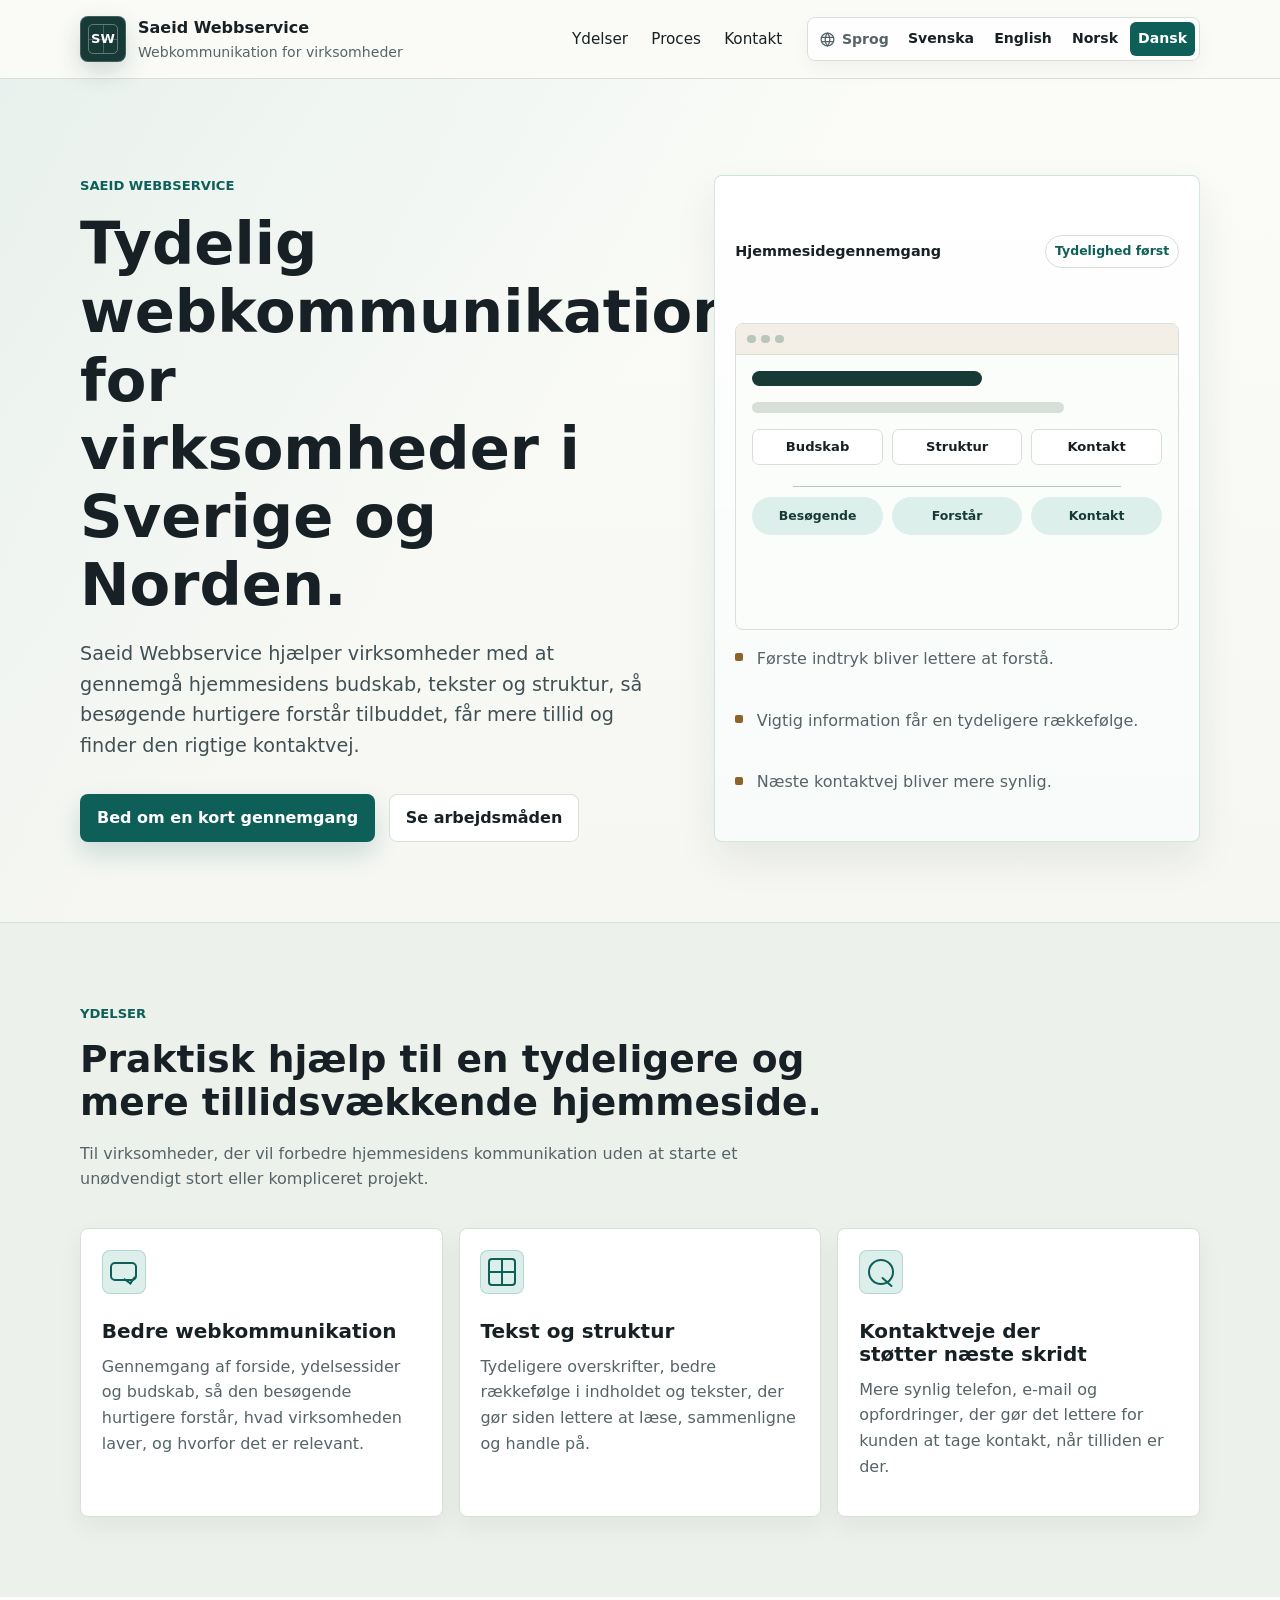
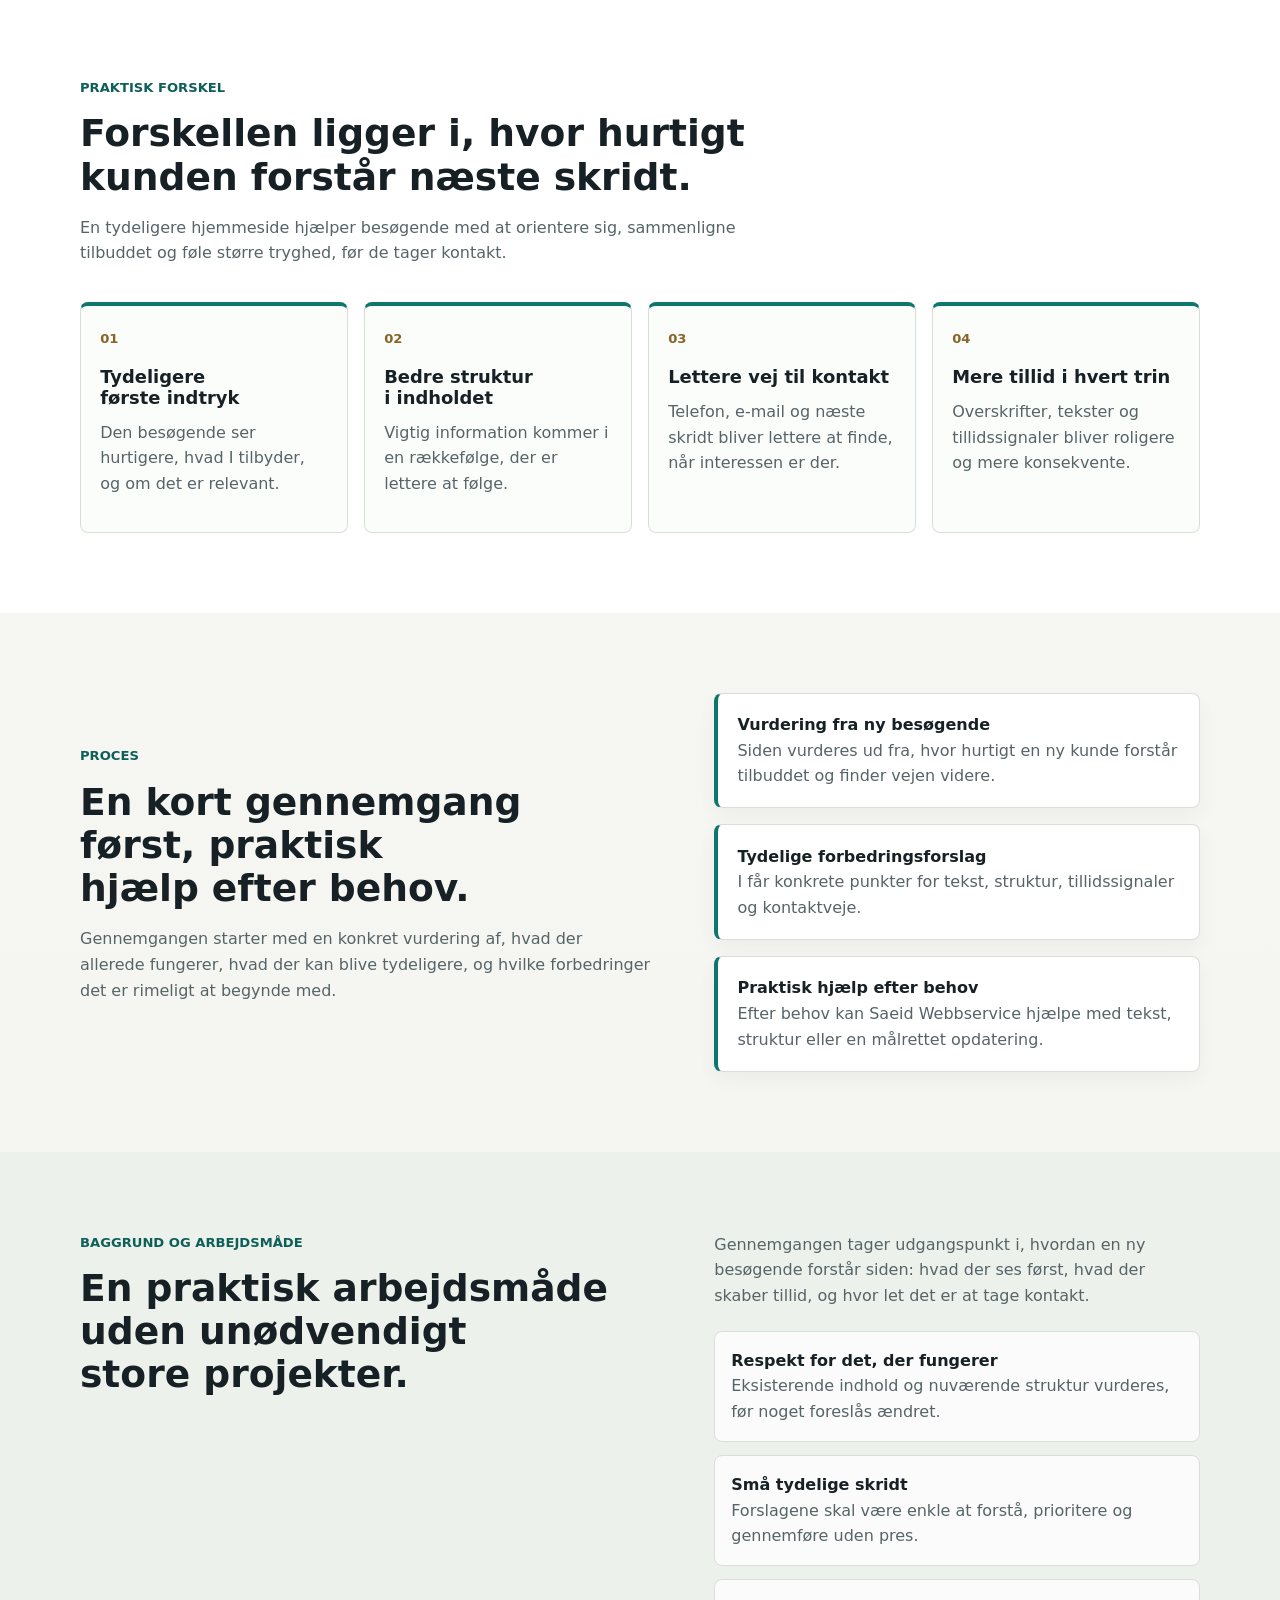
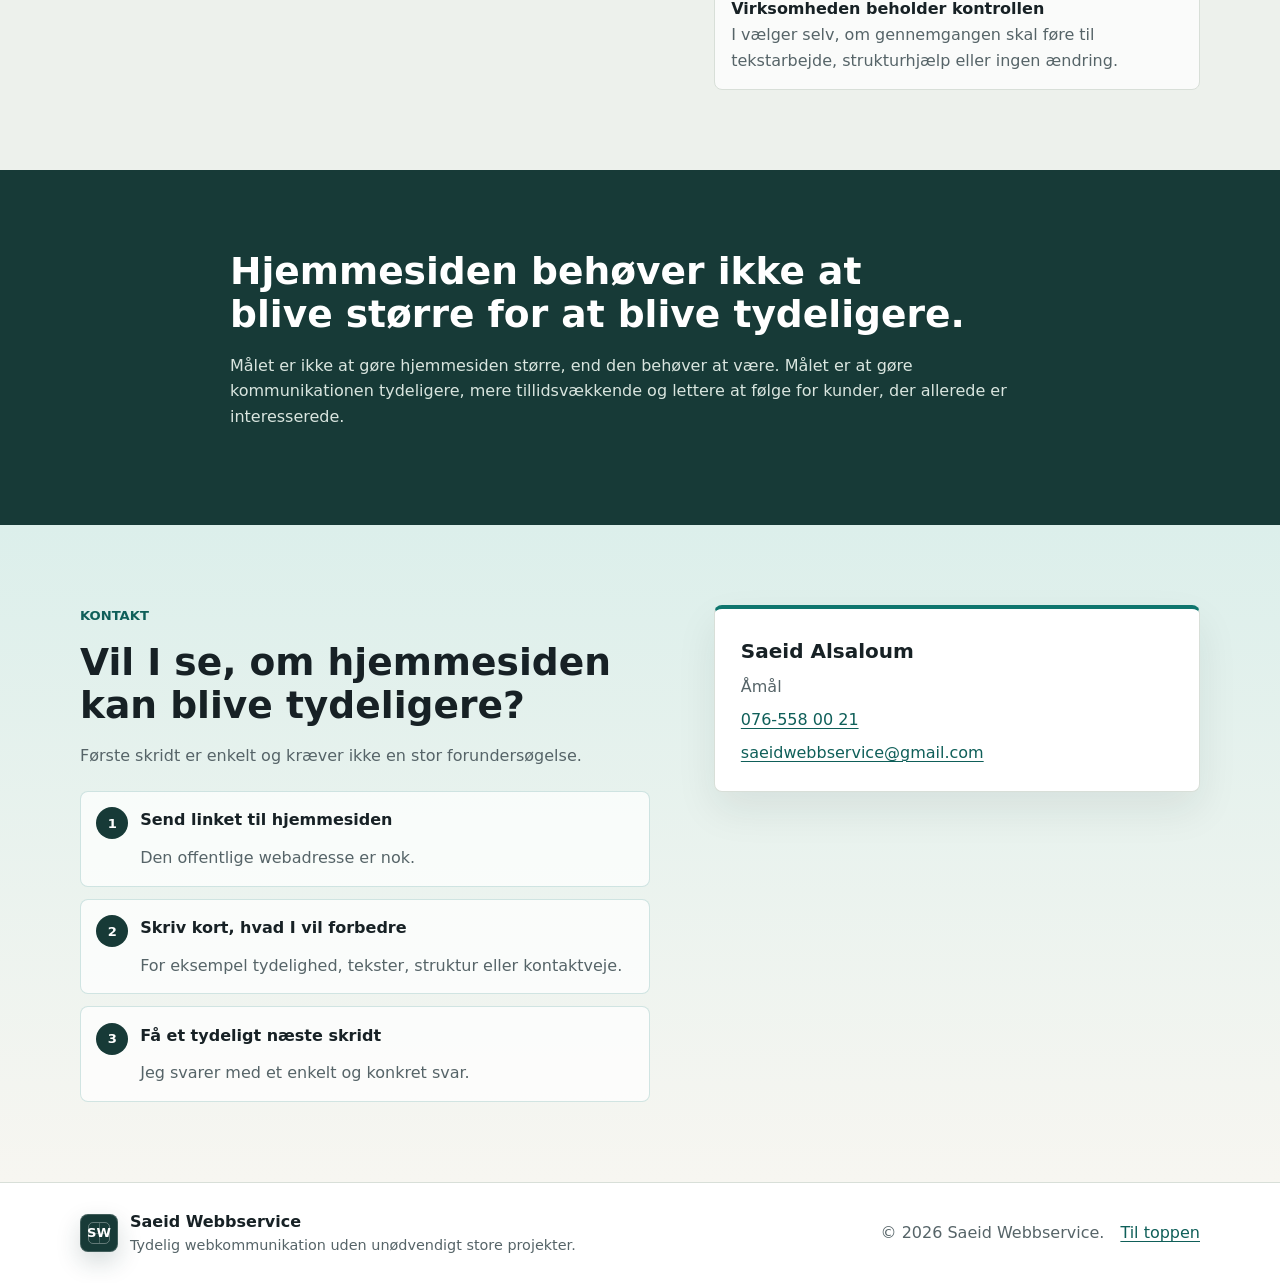
==== commit e13db4e2: "Fix language selector globe icon" ====
--- a/da/index.html
+++ b/da/index.html
@@ -52,7 +52,13 @@
 
           <nav class="language-selector" aria-label="Sprogvalg">
             <span class="language-label">
-              <span class="language-globe" aria-hidden="true"></span>
+              <svg class="language-icon" viewBox="0 0 24 24" aria-hidden="true" focusable="false" stroke-linecap="round" stroke-linejoin="round">
+                <circle cx="12" cy="12" r="9"></circle>
+                <path d="M3.6 9h16.8"></path>
+                <path d="M3.6 15h16.8"></path>
+                <path d="M12 3c2.2 2.4 3.3 5.4 3.3 9s-1.1 6.6-3.3 9"></path>
+                <path d="M12 3c-2.2 2.4-3.3 5.4-3.3 9s1.1 6.6 3.3 9"></path>
+              </svg>
               Sprog
             </span>
             <a href="../" hreflang="sv">Svenska</a>
--- a/styles.css
+++ b/styles.css
@@ -254,31 +254,13 @@
   font-weight: 750;
 }
 
-.language-globe {
-  position: relative;
-  width: 16px;
-  height: 16px;
-  border: 1.5px solid currentColor;
-  border-radius: 50%;
-}
-
-.language-globe::before,
-.language-globe::after {
-  position: absolute;
-  content: "";
-}
-
-.language-globe::before {
-  inset: 3px 5px;
-  border-inline: 1px solid currentColor;
-  border-radius: 50%;
-}
-
-.language-globe::after {
-  left: 2px;
-  right: 2px;
-  top: 50%;
-  border-top: 1px solid currentColor;
+.language-icon {
+  inline-size: 1.0625rem;
+  block-size: 1.0625rem;
+  flex: 0 0 auto;
+  fill: none;
+  stroke: currentColor;
+  stroke-width: 1.8;
 }
 
 .language-selector a {
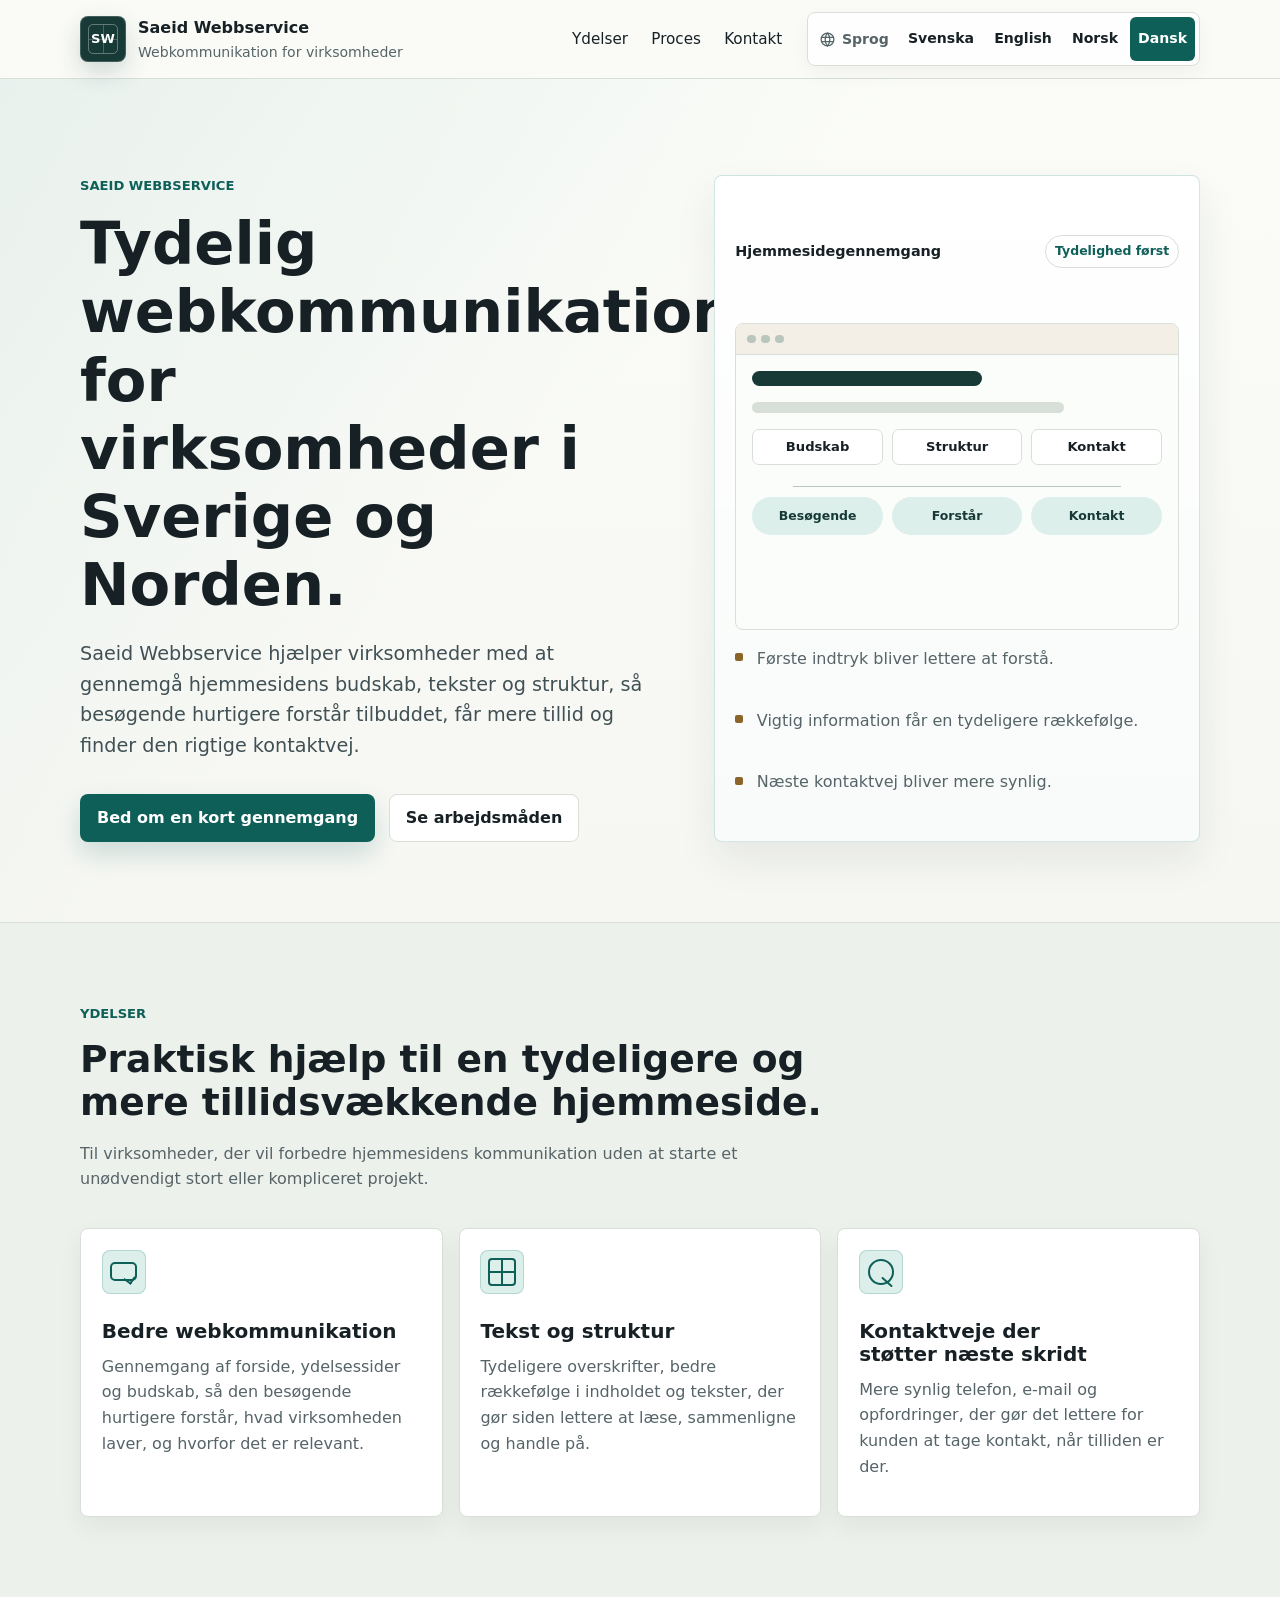
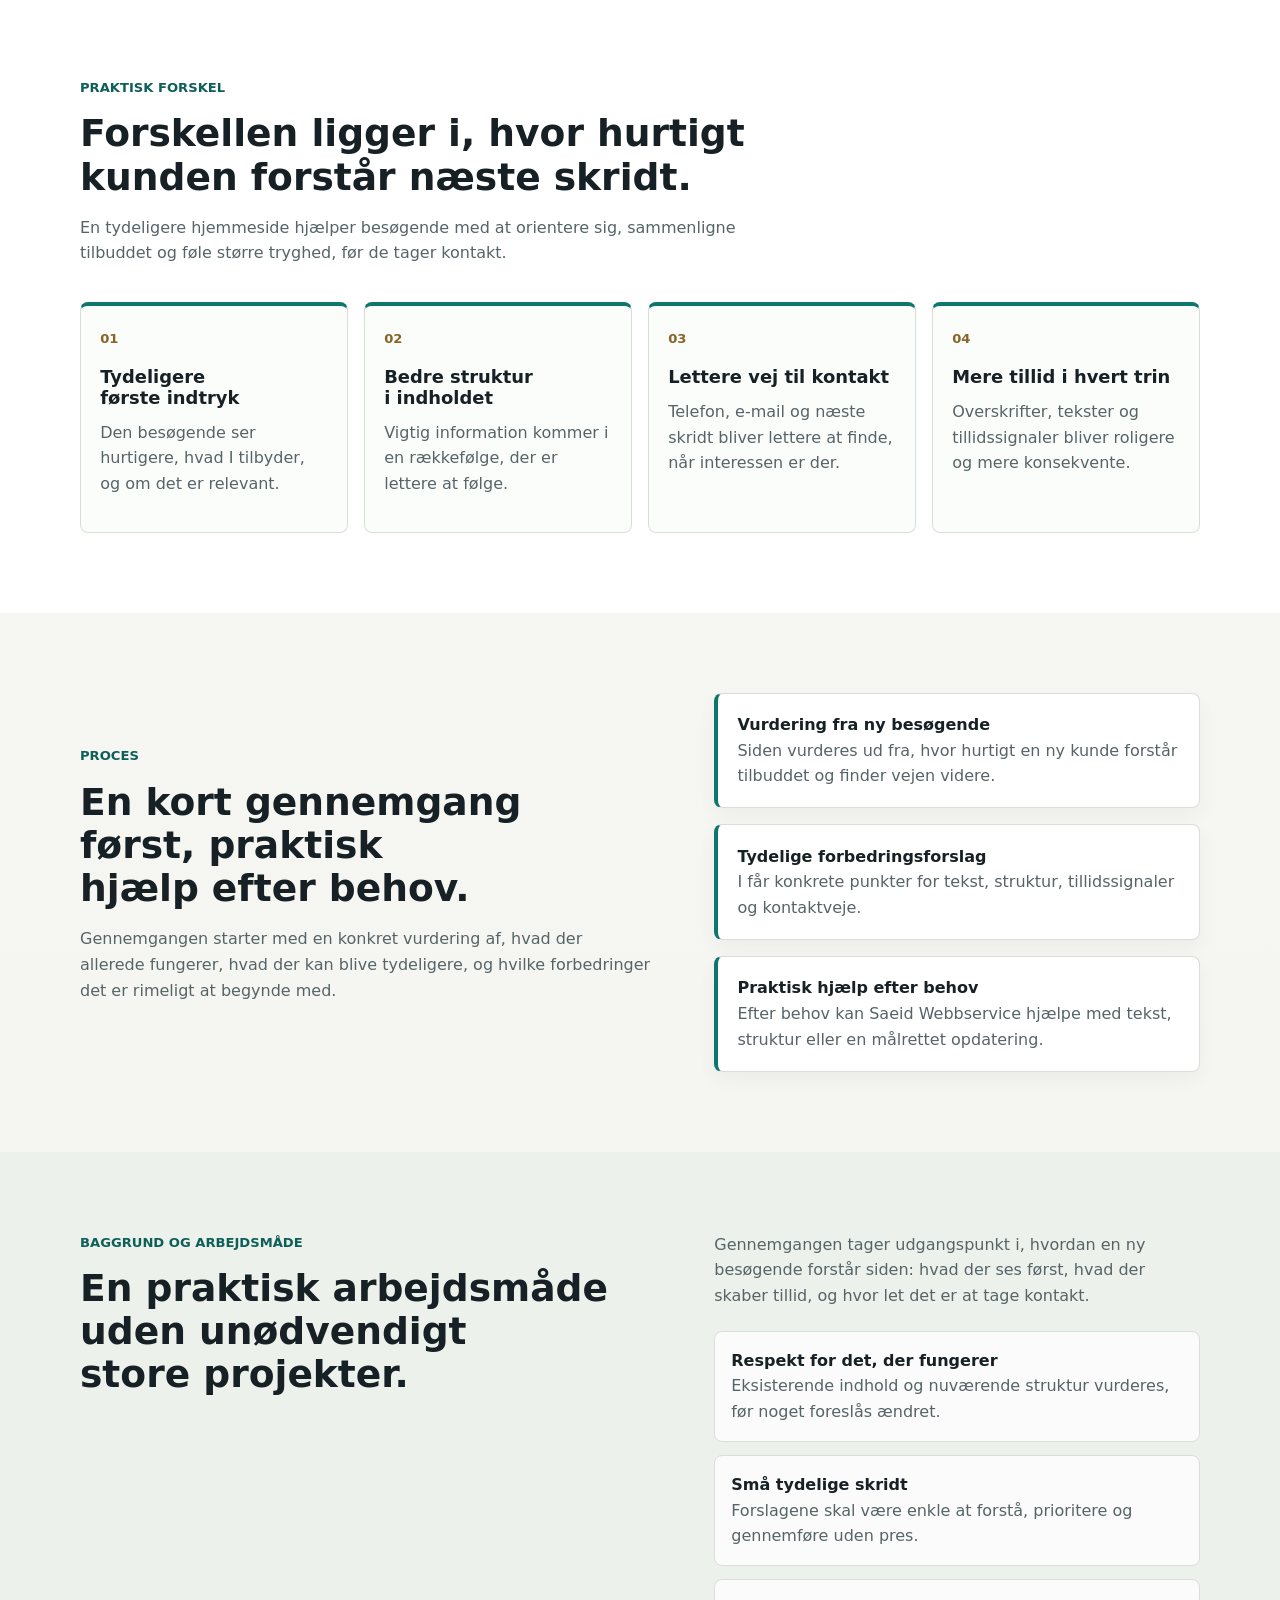
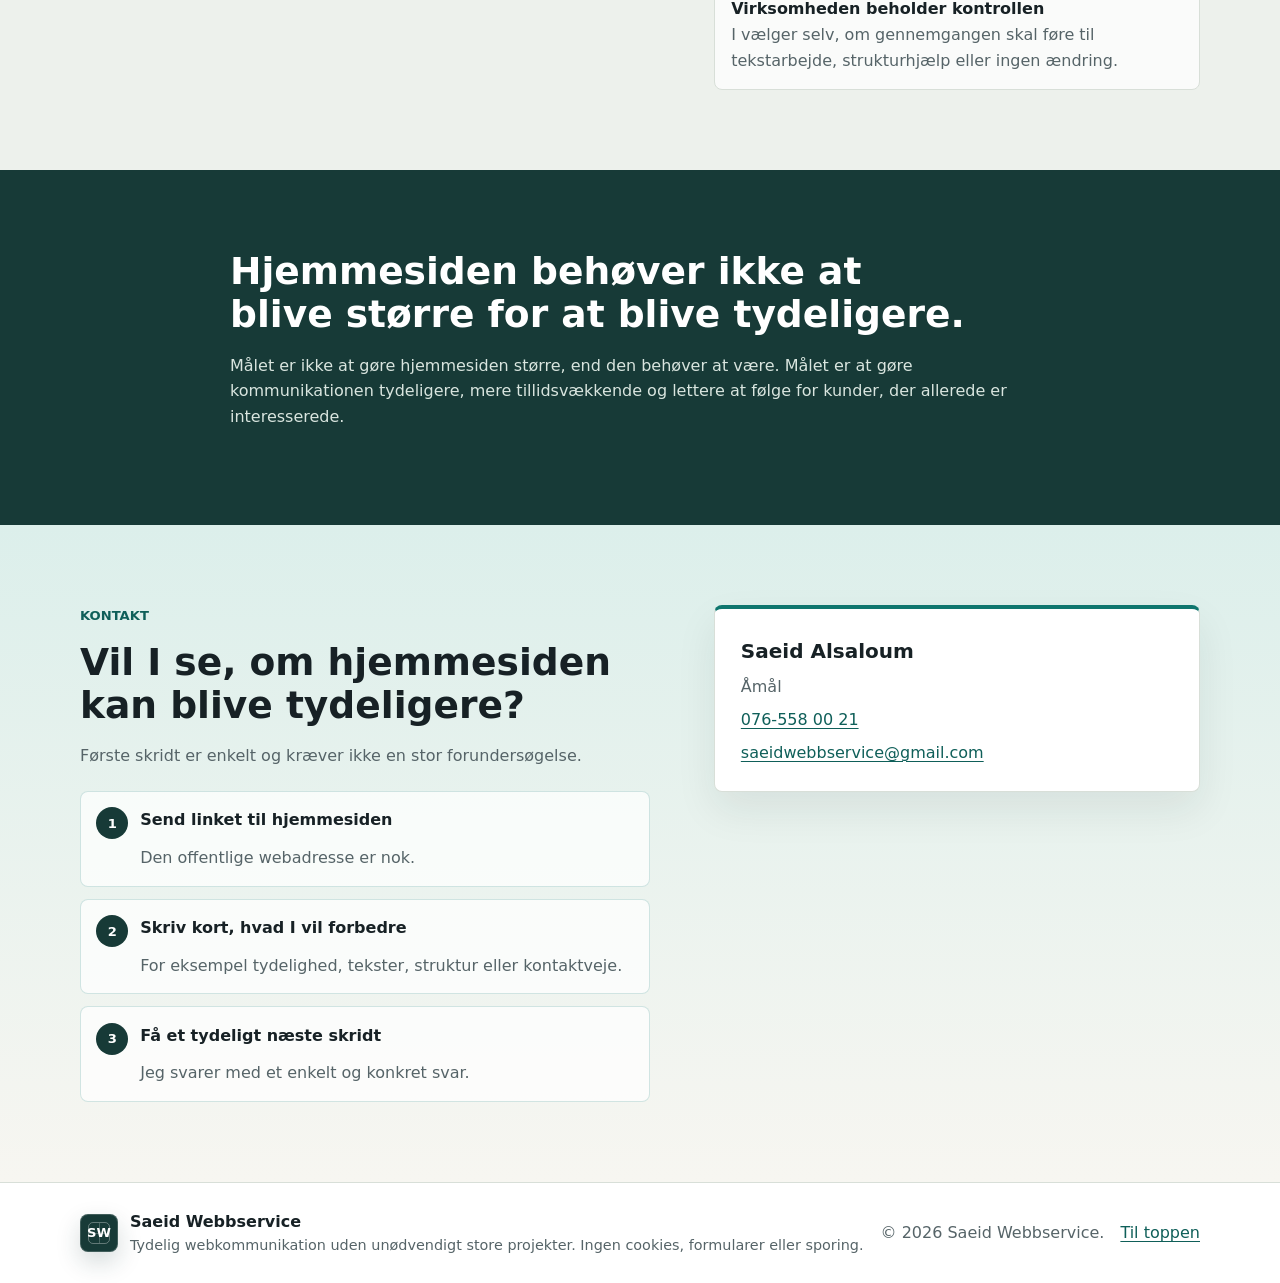
==== commit b1a296b0: "Improve outreach readiness and trust clarity" ====
--- a/da/index.html
+++ b/da/index.html
@@ -17,6 +17,7 @@
       property="og:description"
       content="Praktisk hjælp med tydeligere webkommunikation, bedre indholdsstruktur og enklere kontaktveje."
     >
+    <meta name="twitter:card" content="summary">
     <meta property="og:url" content="https://saeidalsaloum.github.io/saeid-webbservice/da/">
     <link rel="canonical" href="https://saeidalsaloum.github.io/saeid-webbservice/da/">
     <link rel="alternate" hreflang="sv" href="https://saeidalsaloum.github.io/saeid-webbservice/">
@@ -303,7 +304,7 @@
           </span>
           <div>
             <strong>Saeid Webbservice</strong>
-            <span>Tydelig webkommunikation uden unødvendigt store projekter.</span>
+            <span>Tydelig webkommunikation uden unødvendigt store projekter. Ingen cookies, formularer eller sporing.</span>
           </div>
         </div>
         <p>&copy; 2026 Saeid Webbservice.</p>
--- a/styles.css
+++ b/styles.css
@@ -211,7 +211,7 @@
 
 .site-nav a {
   display: inline-flex;
-  min-height: 40px;
+  min-height: 44px;
   align-items: center;
   padding-inline: 0.55rem;
   border-radius: 6px;
@@ -265,7 +265,7 @@
 
 .language-selector a {
   display: inline-flex;
-  min-height: 34px;
+  min-height: 44px;
   align-items: center;
   padding: 0.25rem 0.5rem;
   border-radius: 6px;
@@ -762,6 +762,27 @@
 
 .contact-grid {
   align-items: start;
+}
+
+.trust-note {
+  margin-top: 1.35rem;
+  padding: 1rem;
+  border: 1px solid rgba(15, 118, 110, 0.18);
+  border-radius: 8px;
+  background: rgba(255, 255, 255, 0.72);
+}
+
+.trust-note h3 {
+  margin-bottom: 0.55rem;
+  font-size: 1.1rem;
+}
+
+.trust-note p {
+  margin-bottom: 0.65rem;
+}
+
+.trust-note p:last-child {
+  margin-bottom: 0;
 }
 
 .contact-steps {
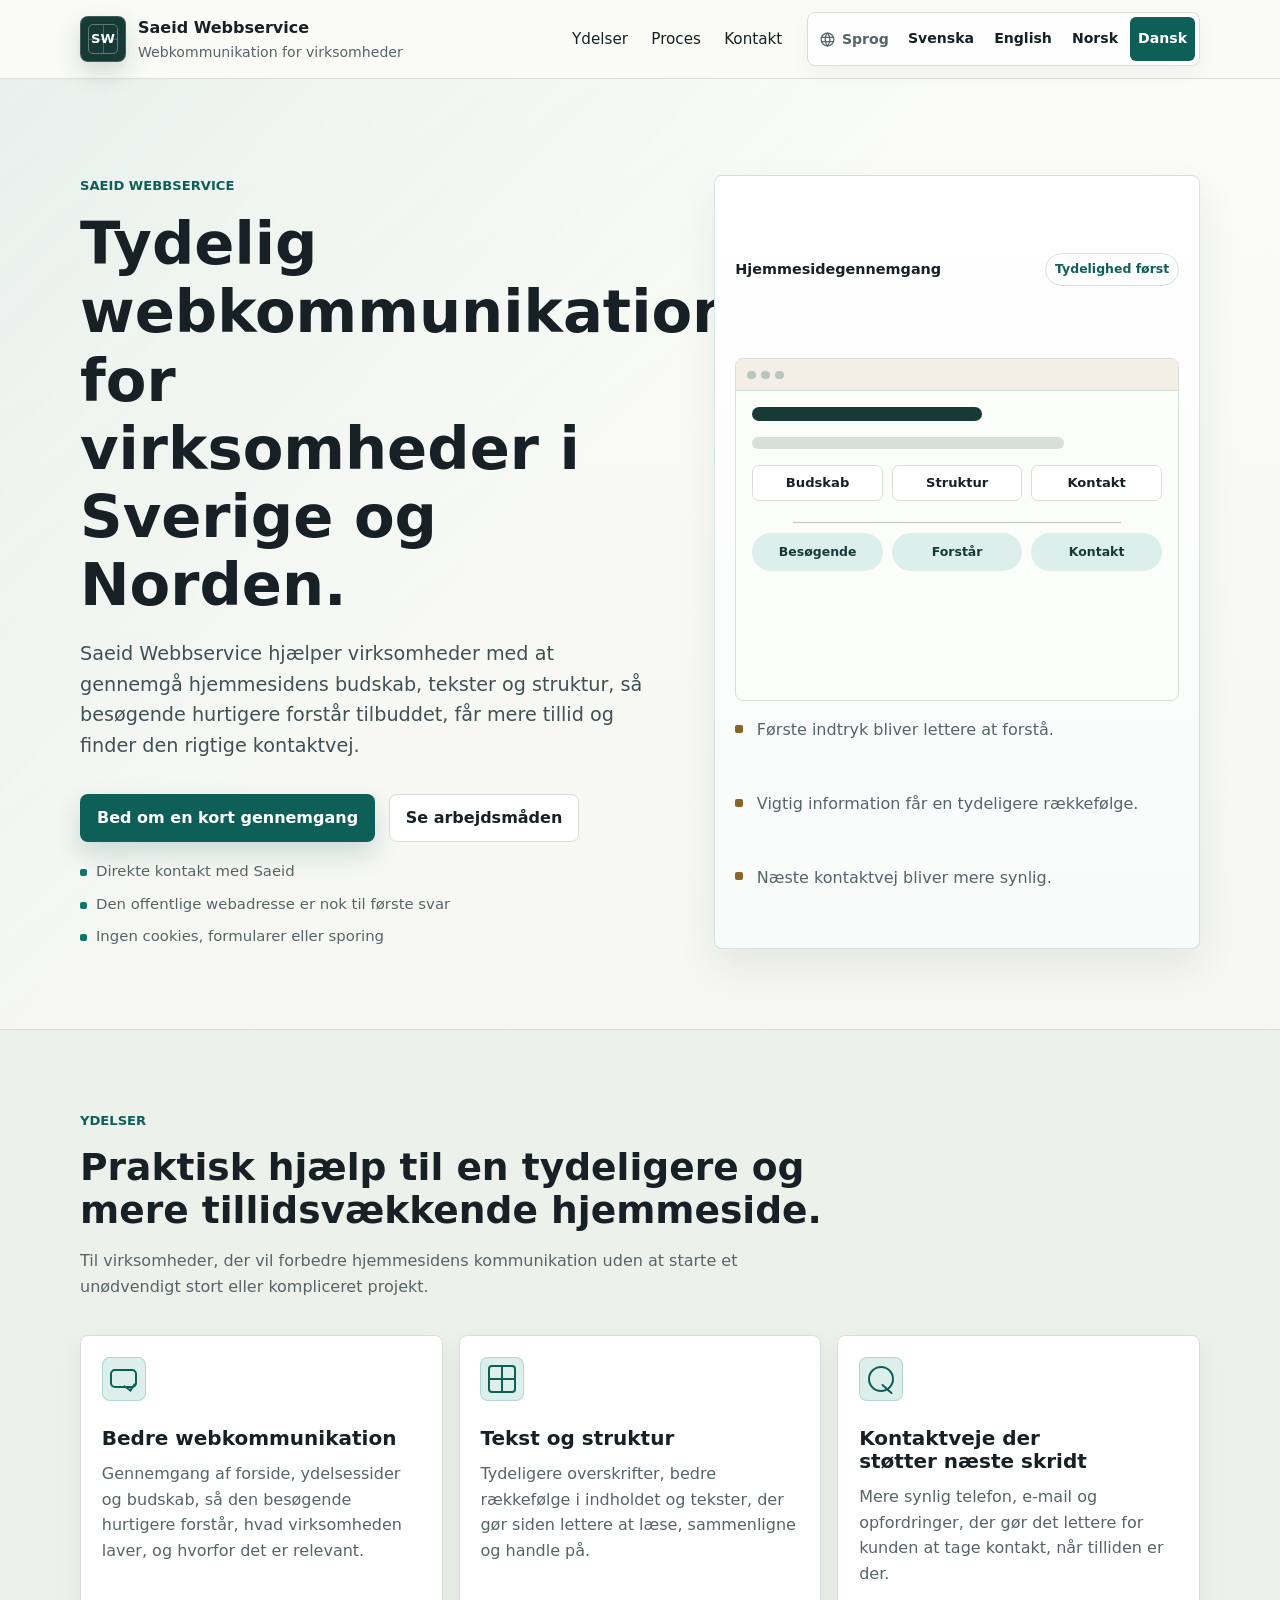
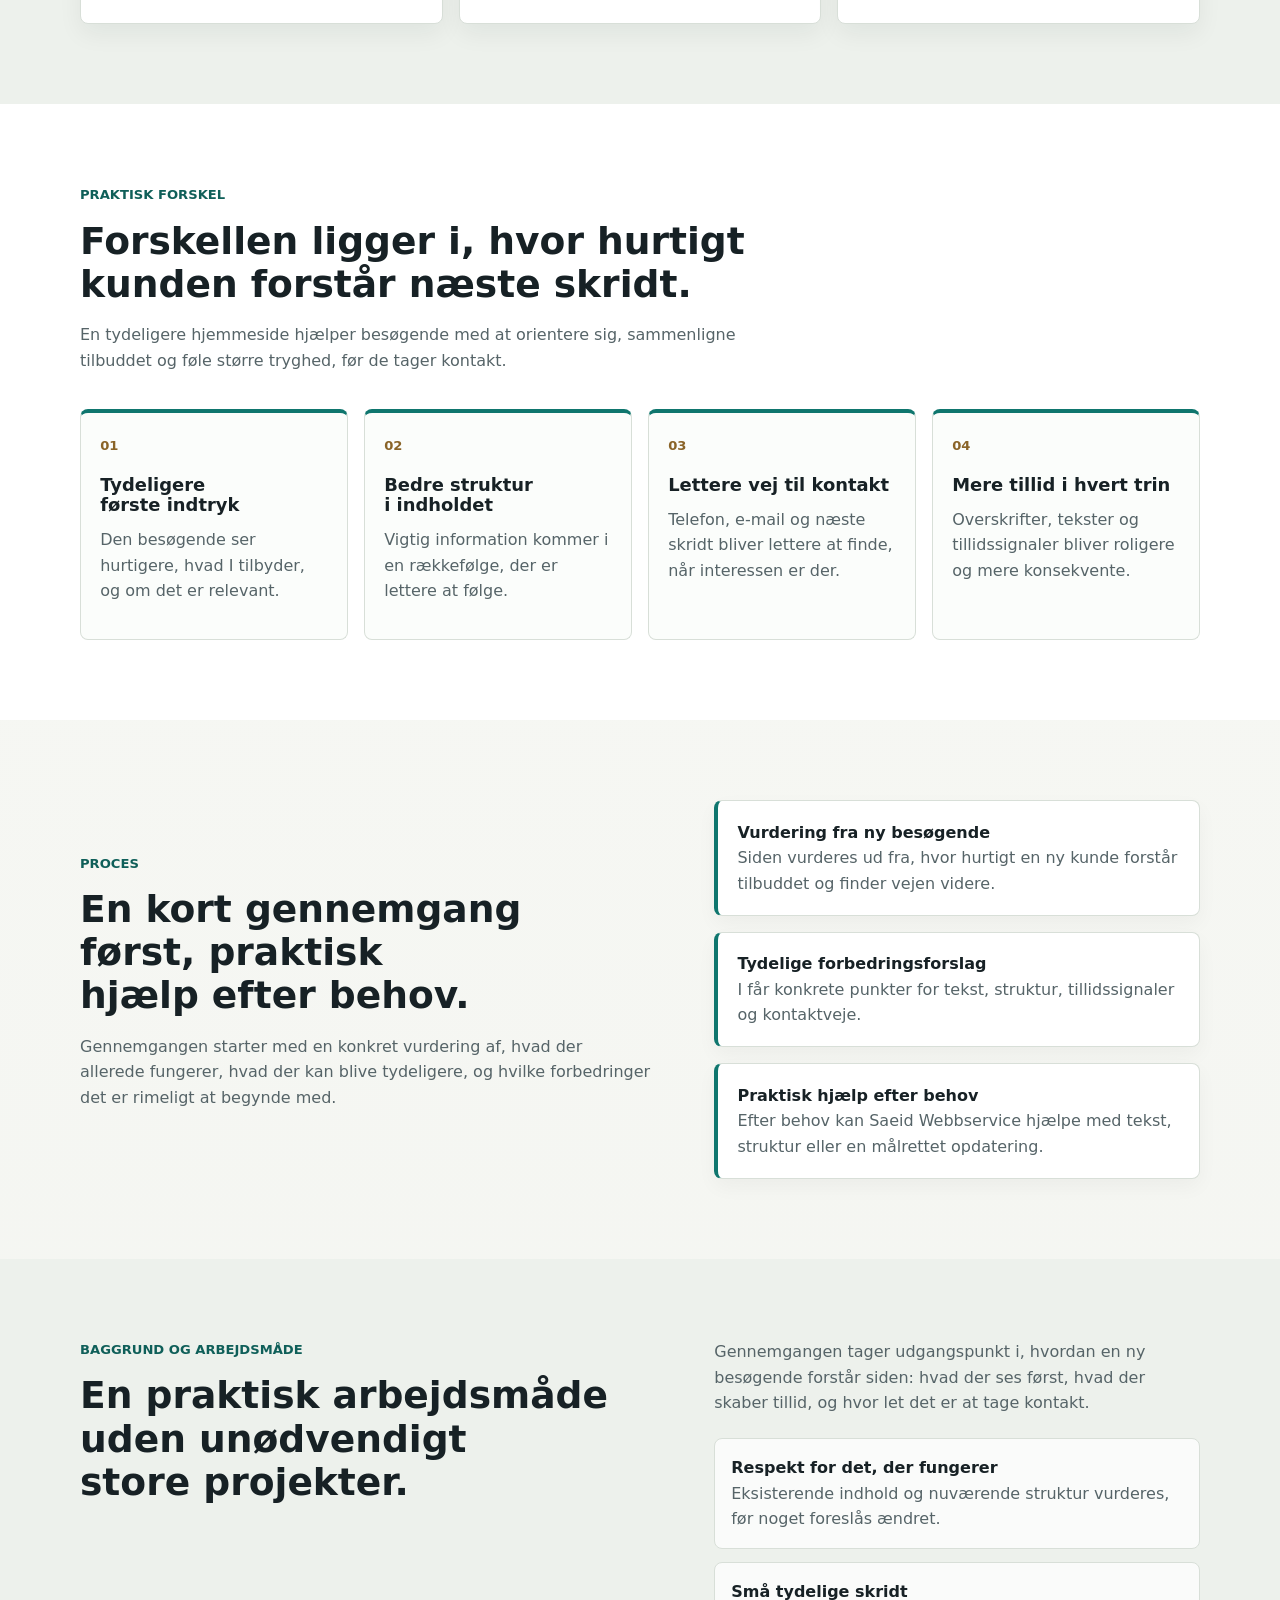
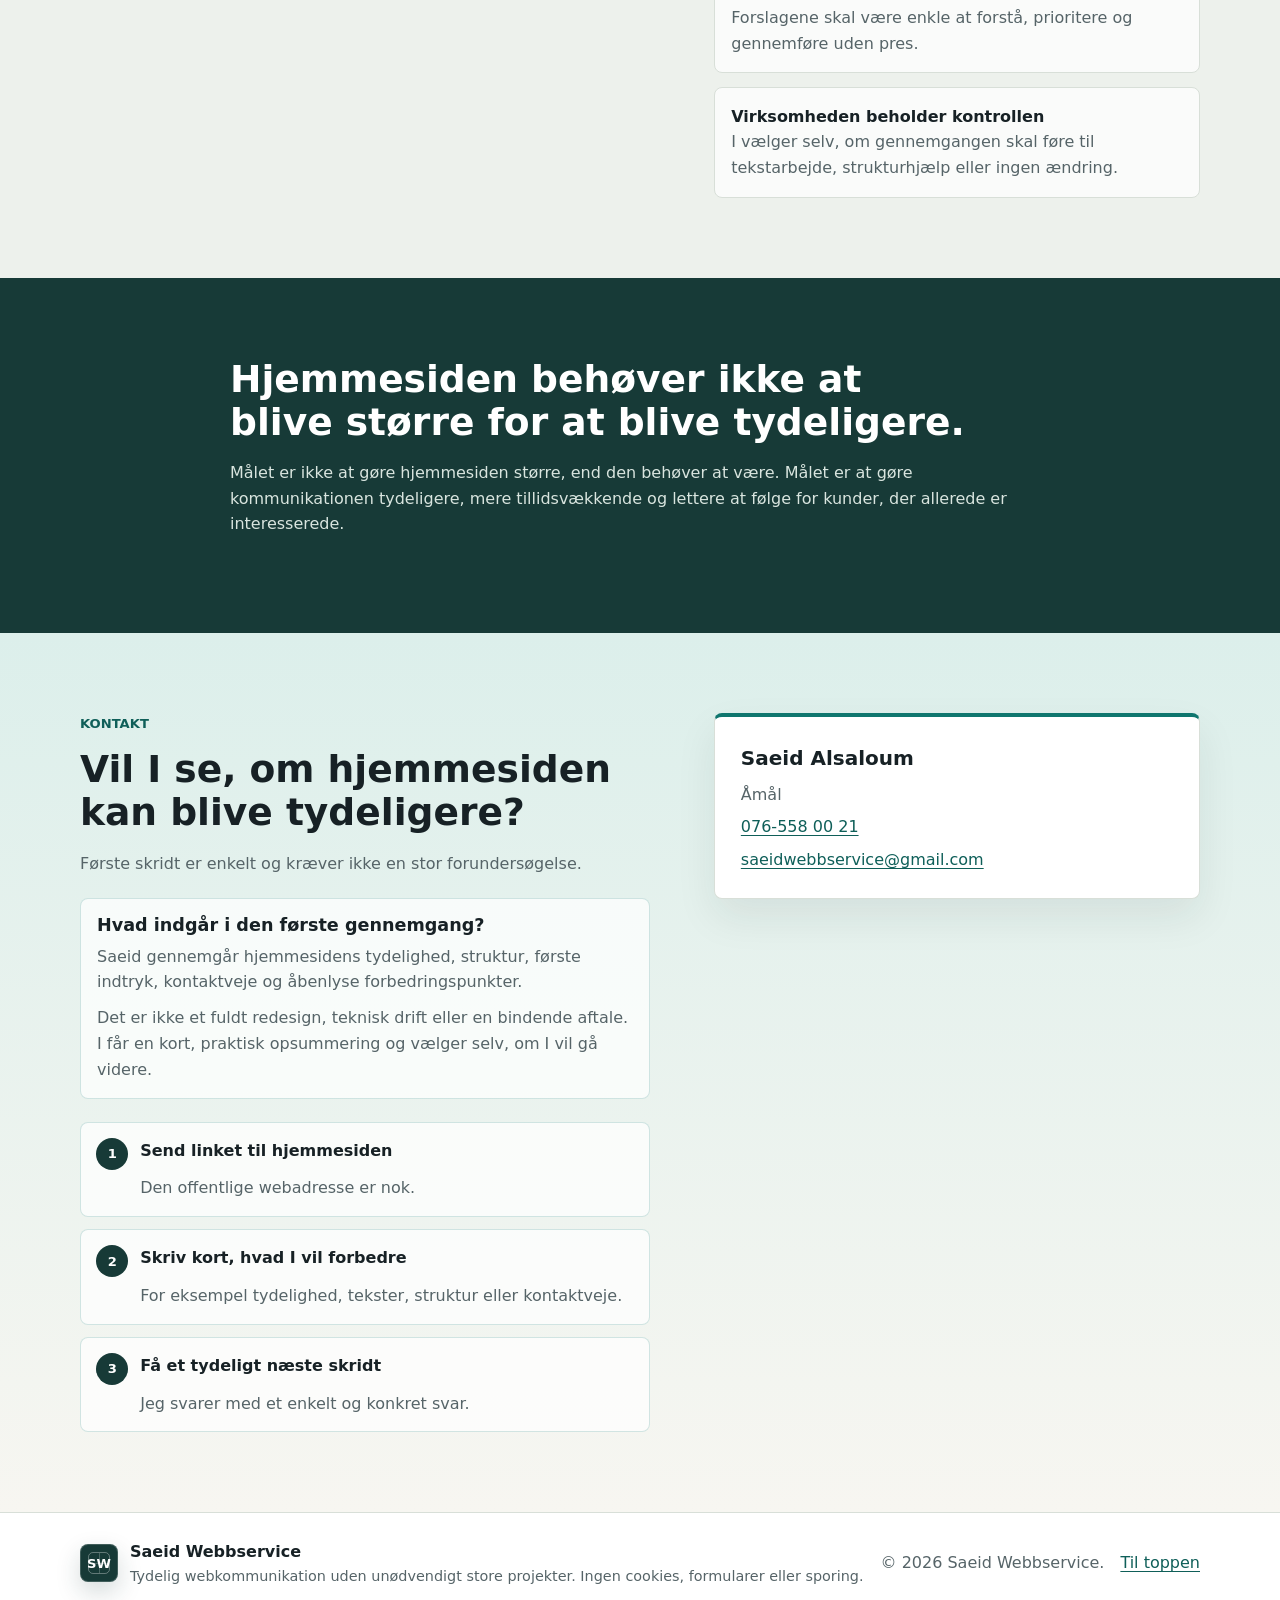
==== commit bbd6d8f9: "Professionalize trust copy and print polish" ====
--- a/da/index.html
+++ b/da/index.html
@@ -84,6 +84,11 @@
               <a class="button primary" href="mailto:saeidwebbservice@gmail.com">Bed om en kort gennemgang</a>
               <a class="button secondary" href="#proces">Se arbejdsmåden</a>
             </div>
+            <ul class="trust-signals" aria-label="Praktiske tillidssignaler">
+              <li>Direkte kontakt med Saeid</li>
+              <li>Den offentlige webadresse er nok til første svar</li>
+              <li>Ingen cookies, formularer eller sporing</li>
+            </ul>
           </div>
 
           <aside class="hero-panel audit-visual" aria-label="Oversigt over hjemmesidegennemgang">
@@ -269,6 +274,15 @@
             <p>
               Første skridt er enkelt og kræver ikke en stor forundersøgelse.
             </p>
+            <div class="trust-note" aria-label="Hvad den første gennemgang omfatter">
+              <h3>Hvad indgår i den første gennemgang?</h3>
+              <p>
+                Saeid gennemgår hjemmesidens tydelighed, struktur, første indtryk, kontaktveje og åbenlyse forbedringspunkter.
+              </p>
+              <p>
+                Det er ikke et fuldt redesign, teknisk drift eller en bindende aftale. I får en kort, praktisk opsummering og vælger selv, om I vil gå videre.
+              </p>
+            </div>
             <ol class="contact-steps" aria-label="Første skridt for kontakt">
               <li>
                 <strong>Send linket til hjemmesiden</strong>
--- a/styles.css
+++ b/styles.css
@@ -335,6 +335,34 @@
   margin-top: 2rem;
 }
 
+.trust-signals {
+  display: flex;
+  flex-wrap: wrap;
+  gap: 0.55rem 1rem;
+  margin: 1.15rem 0 0;
+  padding: 0;
+  color: var(--muted);
+  font-size: 0.93rem;
+  list-style: none;
+}
+
+.trust-signals li {
+  display: inline-grid;
+  min-width: min(100%, 14rem);
+  grid-template-columns: 0.55rem 1fr;
+  gap: 0.45rem;
+  align-items: start;
+}
+
+.trust-signals li::before {
+  width: 0.42rem;
+  height: 0.42rem;
+  margin-top: 0.57rem;
+  border-radius: 2px;
+  background: var(--accent);
+  content: "";
+}
+
 .button {
   display: inline-flex;
   min-width: 0;
@@ -783,6 +811,36 @@
 
 .trust-note p:last-child {
   margin-bottom: 0;
+}
+
+.scope-note {
+  display: grid;
+  grid-template-columns: repeat(2, minmax(0, 1fr));
+  gap: 0.75rem;
+  margin-top: 0.9rem;
+}
+
+.scope-note article {
+  min-width: 0;
+  padding: 1rem;
+  border: 1px solid rgba(15, 118, 110, 0.18);
+  border-radius: 8px;
+  background: rgba(255, 255, 255, 0.72);
+}
+
+.scope-note h3 {
+  margin-bottom: 0.55rem;
+  font-size: 1rem;
+}
+
+.scope-note ul {
+  margin: 0;
+  padding-left: 1.15rem;
+  color: var(--muted);
+}
+
+.scope-note li + li {
+  margin-top: 0.35rem;
 }
 
 .contact-steps {
@@ -911,6 +969,158 @@
   }
 }
 
+@media print {
+  html {
+    scroll-padding-top: 0;
+    font-size: 11pt;
+  }
+
+  body {
+    background: #fff !important;
+    color: #111;
+    font-size: 11pt;
+  }
+
+  .skip-link,
+  .site-header,
+  .header-actions,
+  .site-nav,
+  .language-selector {
+    display: none !important;
+  }
+
+  .container {
+    width: 100%;
+  }
+
+  .section {
+    padding: 0.85rem 0;
+  }
+
+  .hero,
+  .muted,
+  .outcome-section,
+  .reassurance-section,
+  .contact-section {
+    border: 0;
+    background: #fff !important;
+  }
+
+  .hero-grid,
+  .two-column,
+  .contact-grid,
+  .cards,
+  .outcome-grid {
+    display: block;
+  }
+
+  h1 {
+    max-width: 100%;
+    margin-bottom: 0.55rem;
+    font-size: 24pt;
+  }
+
+  h2 {
+    font-size: 18pt;
+  }
+
+  h3 {
+    font-size: 13pt;
+  }
+
+  p,
+  .lead,
+  .reassurance p,
+  .steps span,
+  .method-list span,
+  .contact-steps span,
+  .contact-card span,
+  .scope-note ul,
+  .footer-brand div > span {
+    color: #333 !important;
+  }
+
+  .reassurance h2 {
+    color: #111;
+  }
+
+  .hero-panel,
+  .contact-card,
+  .card,
+  .outcome-card,
+  .steps li,
+  .method-list li,
+  .trust-note,
+  .scope-note article,
+  .contact-steps li {
+    break-inside: avoid;
+    page-break-inside: avoid;
+    border-color: #bbb;
+    background: #fff !important;
+    box-shadow: none;
+  }
+
+  .hero-panel,
+  .card,
+  .outcome-card,
+  .steps li,
+  .method-list li,
+  .trust-note,
+  .scope-note article,
+  .contact-steps li,
+  .contact-card {
+    margin-bottom: 0.65rem;
+  }
+
+  .hero-actions {
+    display: block;
+    margin-top: 0.75rem;
+  }
+
+  .button {
+    display: inline;
+    min-height: 0;
+    padding: 0;
+    border: 0;
+    background: transparent !important;
+    box-shadow: none;
+    color: #111 !important;
+    text-align: left;
+  }
+
+  .button + .button::before {
+    color: #333;
+    content: " | ";
+    font-weight: 400;
+  }
+
+  .trust-signals {
+    display: block;
+    margin-top: 0.75rem;
+    color: #333;
+    list-style: disc;
+  }
+
+  .trust-signals li {
+    display: list-item;
+    min-width: 0;
+    margin-left: 1.1rem;
+  }
+
+  .trust-signals li::before {
+    display: none;
+  }
+
+  .footer-inner,
+  .footer-brand {
+    display: block;
+  }
+
+  .footer-inner > a {
+    display: none !important;
+  }
+}
+
 @media (max-width: 1024px) {
   h1 {
     font-size: 3.25rem;
@@ -964,6 +1174,7 @@
   .two-column,
   .contact-grid,
   .cards,
+  .scope-note,
   .outcome-grid {
     grid-template-columns: 1fr;
   }
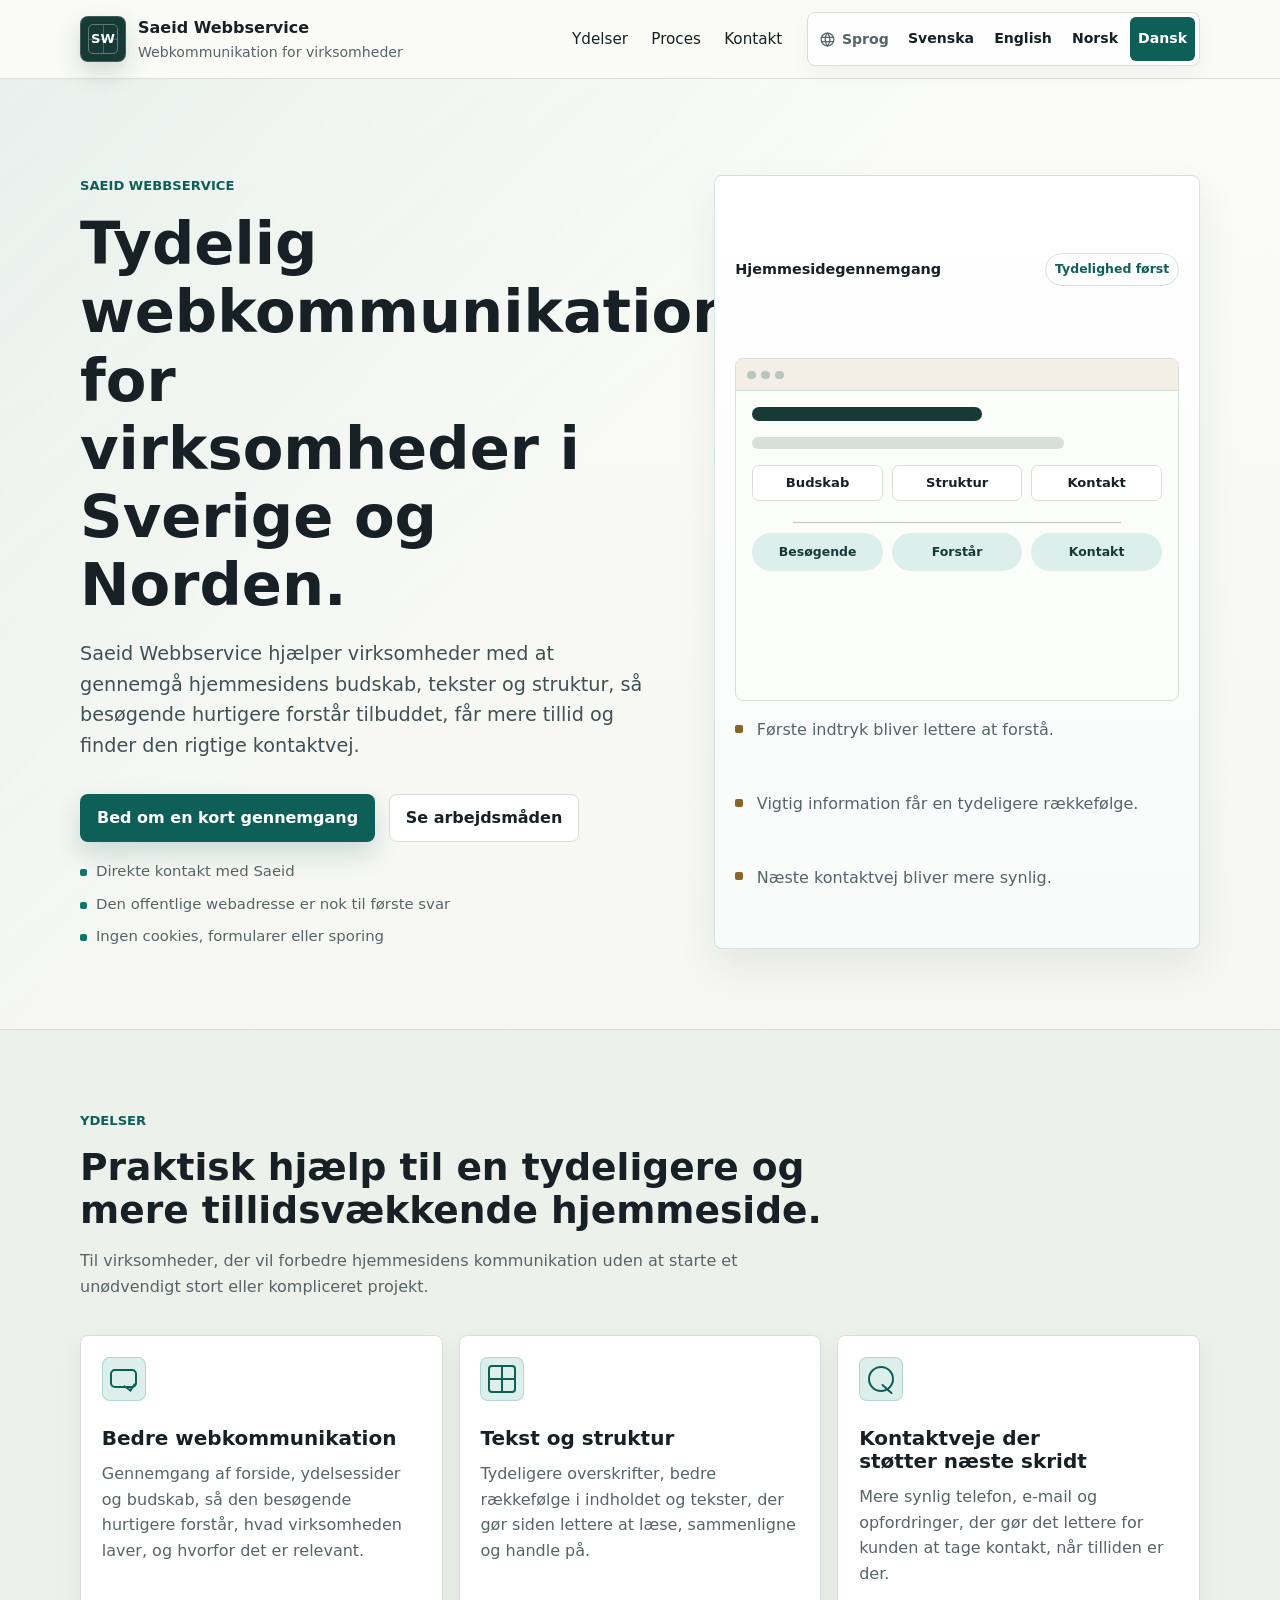
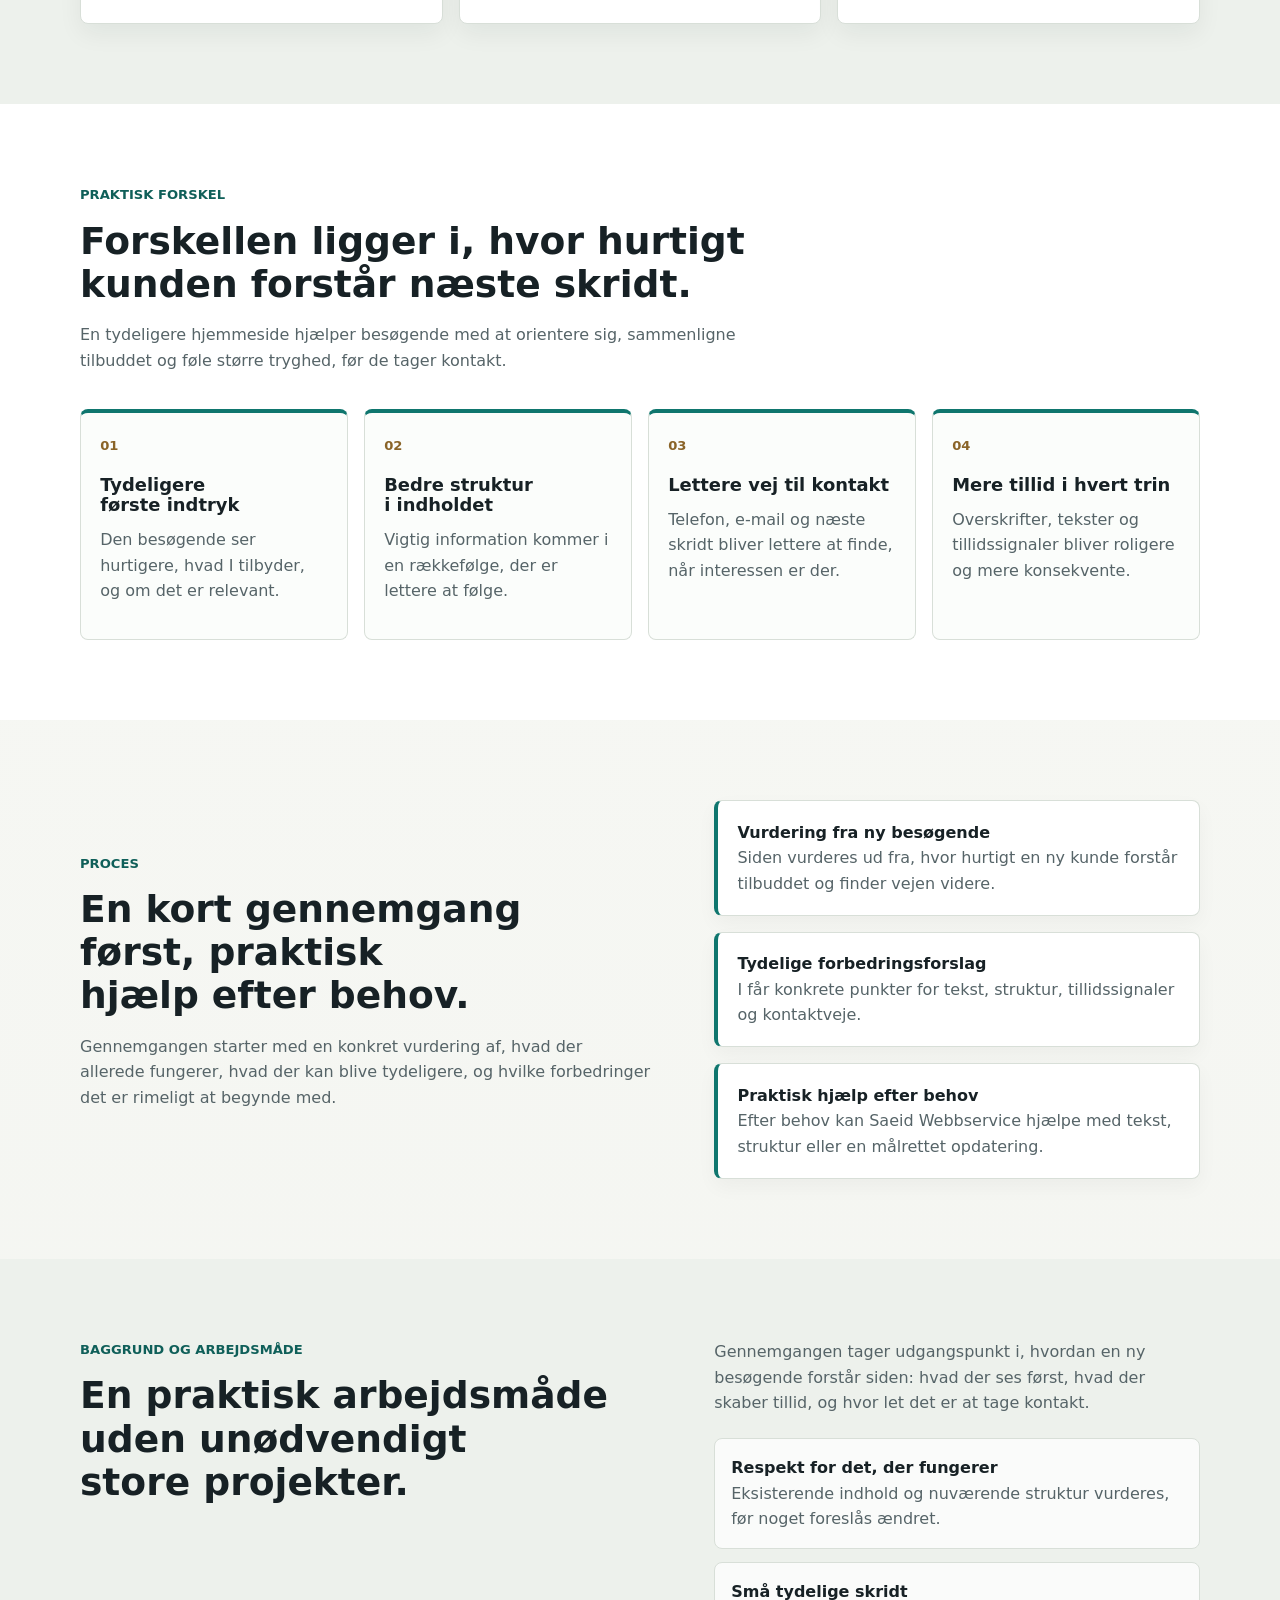
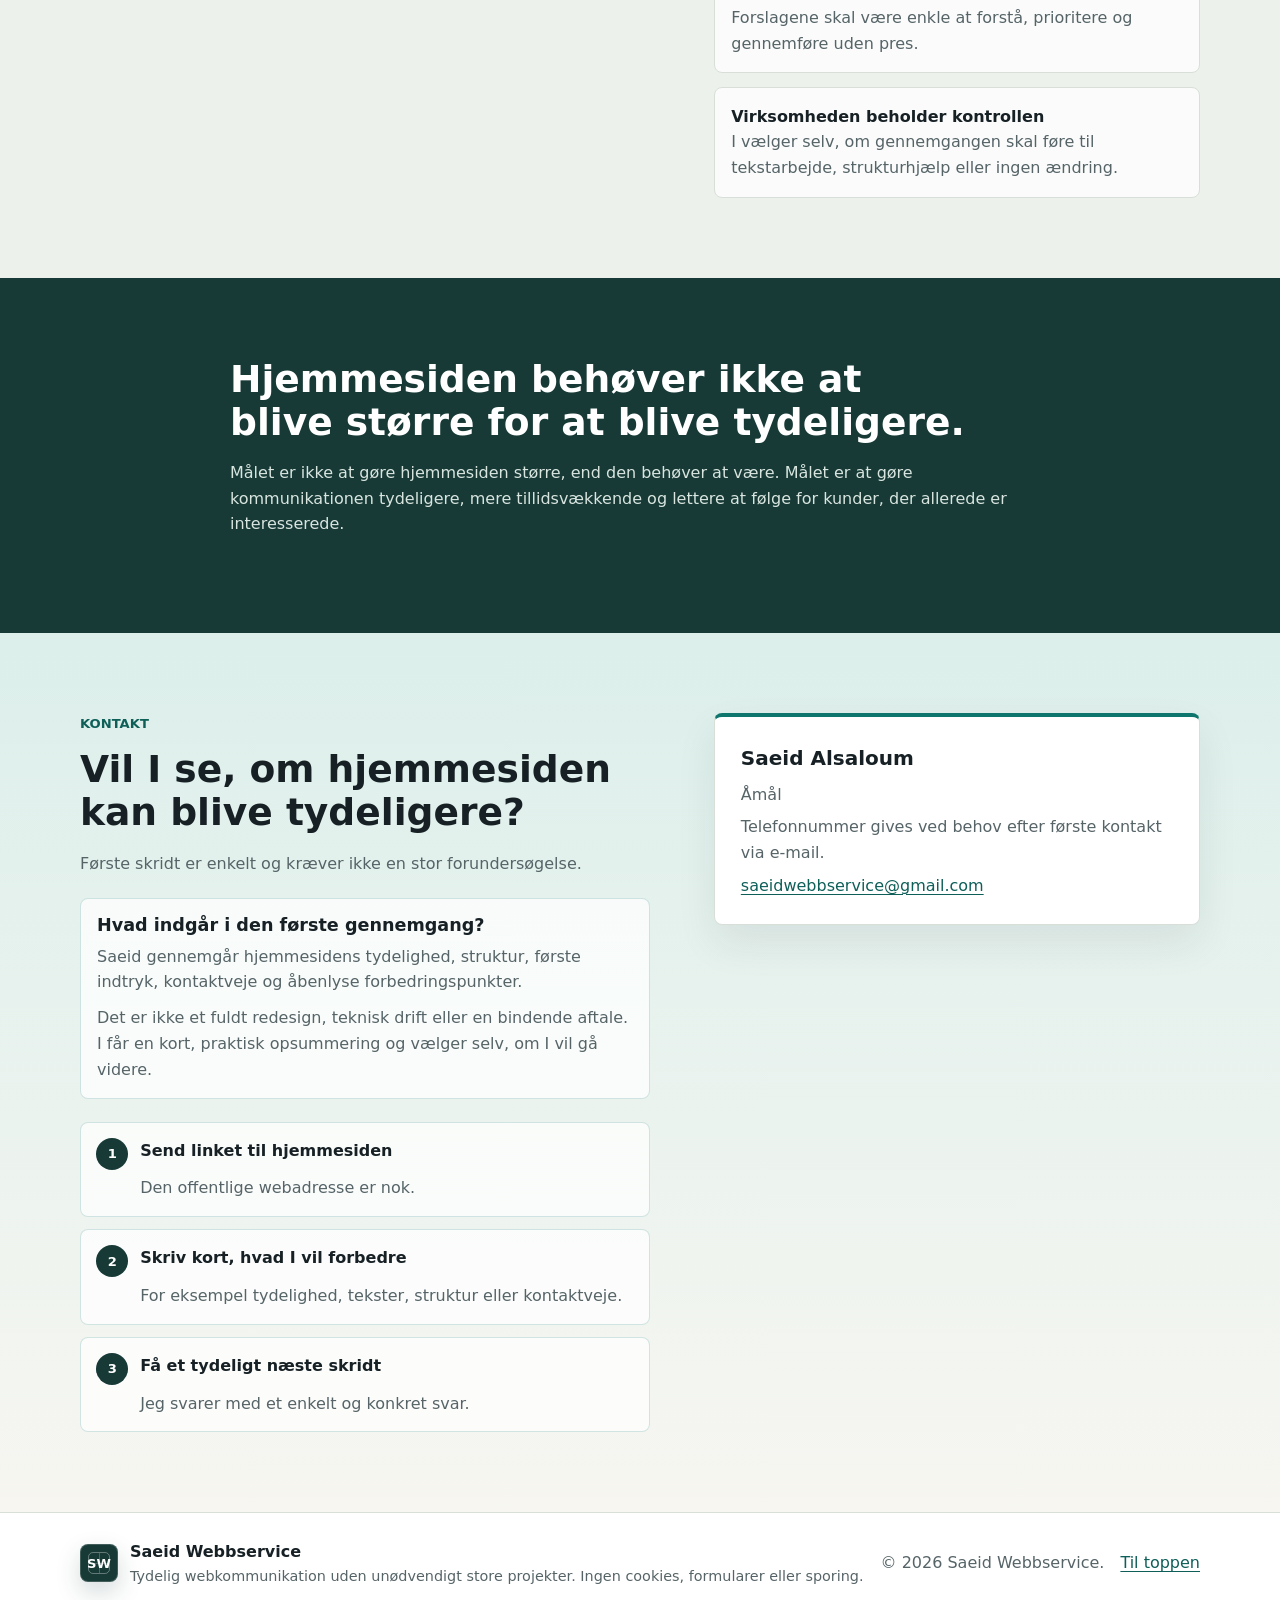
==== commit d9a0eaf4: "Reduce public phone exposure on website" ====
--- a/da/index.html
+++ b/da/index.html
@@ -302,7 +302,7 @@
           <address class="contact-card" aria-label="Kontaktoplysninger">
             <strong>Saeid Alsaloum</strong>
             <span>Åmål</span>
-            <a href="tel:+46765580021">076-558 00 21</a>
+            <span>Telefonnummer gives ved behov efter første kontakt via e-mail.</span>
             <a href="mailto:saeidwebbservice@gmail.com">saeidwebbservice@gmail.com</a>
           </address>
         </div>
--- a/styles.css
+++ b/styles.css
@@ -679,6 +679,289 @@
   transform: rotate(42deg);
 }
 
+.demo-section {
+  border-block: 1px solid var(--line);
+  background: #fbfcf8;
+}
+
+.demo-intro {
+  display: flex;
+  align-items: flex-start;
+  justify-content: space-between;
+  gap: 1.5rem;
+  margin-bottom: 2.25rem;
+}
+
+.demo-intro .section-heading {
+  margin-bottom: 0;
+}
+
+.demo-disclosure {
+  width: fit-content;
+  max-width: 24rem;
+  margin: 0;
+  padding: 0.55rem 0.75rem;
+  border: 1px solid rgba(15, 118, 110, 0.2);
+  border-radius: 8px;
+  background: var(--accent-soft);
+  color: var(--accent-deep);
+  font-size: 0.9rem;
+  font-weight: 800;
+}
+
+.demo-comparison {
+  display: grid;
+  grid-template-columns: repeat(2, minmax(0, 1fr));
+  gap: 1rem;
+  align-items: stretch;
+}
+
+.demo-panel {
+  position: relative;
+  display: grid;
+  min-width: 0;
+  grid-template-rows: auto 1fr auto;
+  gap: 1rem;
+  padding: 1.1rem;
+  overflow: hidden;
+  border: 1px solid var(--line);
+  border-radius: 8px;
+  background: var(--surface);
+  box-shadow: var(--shadow-soft);
+}
+
+.demo-panel-after {
+  border-color: rgba(15, 118, 110, 0.28);
+  background:
+    linear-gradient(180deg, rgba(255, 255, 255, 0.98), rgba(248, 252, 250, 0.98)),
+    var(--surface);
+}
+
+.demo-panel-header {
+  display: grid;
+  min-width: 0;
+  gap: 0.45rem;
+}
+
+.demo-kicker {
+  display: inline-flex;
+  width: fit-content;
+  min-height: 2rem;
+  align-items: center;
+  margin: 0;
+  padding: 0.3rem 0.55rem;
+  border: 1px solid var(--line);
+  border-radius: 999px;
+  background: #f8f5ee;
+  color: var(--signal);
+  font-size: 0.78rem;
+  font-weight: 850;
+}
+
+.demo-panel-after .demo-kicker {
+  border-color: rgba(15, 118, 110, 0.22);
+  background: var(--accent-soft);
+  color: var(--accent-deep);
+}
+
+.demo-panel h3 {
+  margin-bottom: 0;
+  font-size: 1.12rem;
+}
+
+.demo-browser {
+  min-width: 0;
+  overflow: hidden;
+  border: 1px solid var(--line);
+  border-radius: 8px;
+  background: #fbfdfb;
+}
+
+.demo-window-bar {
+  display: flex;
+  gap: 0.35rem;
+  padding: 0.7rem;
+  border-bottom: 1px solid var(--line);
+  background: var(--surface-warm);
+}
+
+.demo-window-bar span {
+  width: 0.52rem;
+  height: 0.52rem;
+  border-radius: 50%;
+  background: var(--line-strong);
+}
+
+.demo-page {
+  display: grid;
+  min-height: 21rem;
+  min-width: 0;
+  gap: 0.85rem;
+  align-content: start;
+  padding: 1rem;
+}
+
+.mock-eyebrow {
+  margin: 0;
+  color: var(--signal);
+  font-size: 0.75rem;
+  font-weight: 850;
+  text-transform: uppercase;
+}
+
+.mock-title {
+  display: block;
+  color: var(--text);
+  font-size: 1.24rem;
+  font-weight: 850;
+  line-height: 1.18;
+}
+
+.demo-page p {
+  margin: 0;
+}
+
+.mock-lines {
+  display: grid;
+  gap: 0.5rem;
+  padding: 0.25rem 0;
+}
+
+.mock-lines span {
+  display: block;
+  width: 100%;
+  height: 0.62rem;
+  border-radius: 999px;
+  background: var(--line);
+}
+
+.mock-lines span:nth-child(2) {
+  width: 86%;
+}
+
+.mock-lines span:nth-child(3) {
+  width: 64%;
+}
+
+.mock-tag-row {
+  display: grid;
+  min-width: 0;
+  grid-template-columns: repeat(3, minmax(0, 1fr));
+  gap: 0.5rem;
+}
+
+.mock-tag-row span {
+  display: inline-flex;
+  min-width: 0;
+  min-height: 2.3rem;
+  align-items: center;
+  justify-content: center;
+  padding: 0.35rem;
+  border: 1px solid rgba(15, 118, 110, 0.18);
+  border-radius: 7px;
+  background: var(--surface);
+  color: var(--accent-deep);
+  font-size: 0.78rem;
+  font-weight: 800;
+  overflow-wrap: anywhere;
+  text-align: center;
+}
+
+.mock-contact {
+  display: grid;
+  min-width: 0;
+  gap: 0.25rem;
+  padding: 0.85rem;
+  border: 1px solid var(--line);
+  border-radius: 8px;
+  background: var(--surface);
+}
+
+.mock-contact span {
+  color: var(--muted);
+}
+
+.mock-contact-muted {
+  background: #f7f3ea;
+}
+
+.mock-contact-strong {
+  border-color: rgba(15, 118, 110, 0.32);
+  background: var(--accent-soft);
+  box-shadow: inset 0 0 0 1px rgba(15, 118, 110, 0.08);
+  transition:
+    border-color 180ms ease,
+    box-shadow 180ms ease,
+    transform 180ms ease;
+}
+
+.demo-panel-after:hover .mock-contact-strong {
+  border-color: rgba(15, 118, 110, 0.48);
+  box-shadow:
+    inset 0 0 0 1px rgba(15, 118, 110, 0.12),
+    0 10px 22px rgba(15, 95, 89, 0.1);
+  transform: translateY(-1px);
+}
+
+.demo-notes {
+  display: grid;
+  min-width: 0;
+  gap: 0.55rem;
+  margin: 0;
+  padding: 0;
+  color: var(--muted);
+  list-style: none;
+}
+
+.demo-notes li {
+  display: grid;
+  min-width: 0;
+  grid-template-columns: 0.55rem 1fr;
+  gap: 0.55rem;
+  align-items: start;
+}
+
+.demo-notes li::before {
+  width: 0.42rem;
+  height: 0.42rem;
+  margin-top: 0.58rem;
+  border-radius: 2px;
+  background: var(--signal);
+  content: "";
+}
+
+.demo-notes-after li::before {
+  background: var(--accent);
+}
+
+.demo-improvement-list {
+  display: grid;
+  grid-template-columns: repeat(4, minmax(0, 1fr));
+  gap: 0.75rem;
+  margin: 1rem 0 0;
+  padding: 0;
+  list-style: none;
+}
+
+.demo-improvement-list li {
+  min-width: 0;
+  padding: 0.9rem;
+  border: 1px solid var(--line);
+  border-top: 3px solid var(--accent);
+  border-radius: 8px;
+  background: rgba(255, 255, 255, 0.72);
+}
+
+.demo-improvement-list strong,
+.demo-improvement-list span {
+  display: block;
+}
+
+.demo-improvement-list span {
+  margin-top: 0.25rem;
+  color: var(--muted);
+}
+
 .outcome-section {
   background: var(--surface);
 }
@@ -967,9 +1250,17 @@
   *::after {
     transition-duration: 0.01ms !important;
   }
+
+  .demo-panel-after:hover .mock-contact-strong {
+    transform: none;
+  }
 }
 
 @media print {
+  @page {
+    margin: 12mm;
+  }
+
   html {
     scroll-padding-top: 0;
     font-size: 11pt;
@@ -979,6 +1270,12 @@
     background: #fff !important;
     color: #111;
     font-size: 11pt;
+  }
+
+  p,
+  li {
+    orphans: 3;
+    widows: 3;
   }
 
   .skip-link,
@@ -994,11 +1291,12 @@
   }
 
   .section {
-    padding: 0.85rem 0;
+    padding: 0.65rem 0;
   }
 
   .hero,
   .muted,
+  .demo-section,
   .outcome-section,
   .reassurance-section,
   .contact-section {
@@ -1010,22 +1308,50 @@
   .two-column,
   .contact-grid,
   .cards,
+  .demo-comparison,
+  .demo-improvement-list,
   .outcome-grid {
     display: block;
   }
 
+  h1,
+  h2,
+  h3,
+  .eyebrow {
+    break-after: avoid;
+    page-break-after: avoid;
+  }
+
   h1 {
     max-width: 100%;
-    margin-bottom: 0.55rem;
+    margin-bottom: 0.45rem;
     font-size: 24pt;
   }
 
   h2 {
+    margin-bottom: 0.45rem;
     font-size: 18pt;
   }
 
   h3 {
+    margin-bottom: 0.35rem;
     font-size: 13pt;
+  }
+
+  p {
+    margin-bottom: 0.45rem;
+  }
+
+  .eyebrow {
+    margin-bottom: 0.3rem;
+  }
+
+  .section-heading {
+    margin-bottom: 0.75rem;
+  }
+
+  .section-heading p:last-child {
+    margin-bottom: 0;
   }
 
   p,
@@ -1044,7 +1370,34 @@
     color: #111;
   }
 
+  .section-heading,
+  .demo-intro,
+  .demo-comparison,
+  .two-column > div:first-child,
+  .cards,
+  .demo-panel,
+  .demo-improvement-list li,
+  .outcome-grid,
+  .steps,
+  .method-list,
+  .trust-note,
+  .scope-note,
+  .contact-steps,
+  .contact-card {
+    break-inside: avoid;
+    page-break-inside: avoid;
+  }
+
+  .contact-section .contact-grid > div:first-child > p:first-of-type {
+    break-after: avoid;
+    page-break-after: avoid;
+  }
+
   .hero-panel,
+  .demo-panel,
+  .demo-browser,
+  .demo-improvement-list li,
+  .mock-contact,
   .contact-card,
   .card,
   .outcome-card,
@@ -1061,6 +1414,25 @@
   }
 
   .hero-panel,
+  .demo-panel,
+  .demo-browser,
+  .demo-improvement-list li,
+  .mock-contact,
+  .contact-card,
+  .card,
+  .outcome-card,
+  .steps li,
+  .method-list li,
+  .trust-note,
+  .scope-note article,
+  .contact-steps li {
+    padding: 0.72rem 0.8rem;
+  }
+
+  .hero-panel,
+  .demo-panel,
+  .demo-browser,
+  .demo-improvement-list li,
   .card,
   .outcome-card,
   .steps li,
@@ -1111,9 +1483,64 @@
     display: none;
   }
 
+  .card h3 {
+    margin-top: 0.55rem;
+  }
+
+  .demo-intro,
+  .demo-improvement-list {
+    margin-bottom: 0.65rem;
+  }
+
+  .demo-disclosure {
+    max-width: 100%;
+    padding: 0;
+    border: 0;
+    background: transparent !important;
+    color: #111;
+  }
+
+  .demo-window-bar,
+  .mock-lines {
+    display: none !important;
+  }
+
+  .demo-page {
+    min-height: 0;
+    padding: 0;
+  }
+
+  .outcome-card > span {
+    margin-bottom: 0.45rem;
+  }
+
+  .method-list,
+  .contact-steps {
+    margin-top: 0.65rem;
+  }
+
+  .trust-note {
+    margin-top: 0.75rem;
+  }
+
+  .scope-note {
+    gap: 0.5rem;
+    margin-top: 0.55rem;
+  }
+
+  .site-footer {
+    break-before: avoid;
+    page-break-before: avoid;
+    padding: 0.45rem 0 0;
+  }
+
   .footer-inner,
   .footer-brand {
     display: block;
+  }
+
+  .footer-mark {
+    display: none !important;
   }
 
   .footer-inner > a {
@@ -1174,9 +1601,23 @@
   .two-column,
   .contact-grid,
   .cards,
+  .demo-comparison,
+  .demo-improvement-list,
   .scope-note,
   .outcome-grid {
     grid-template-columns: 1fr;
+  }
+
+  .demo-intro {
+    display: grid;
+  }
+
+  .demo-disclosure {
+    max-width: 100%;
+  }
+
+  .demo-page {
+    min-height: 0;
   }
 
   .section {
@@ -1219,6 +1660,44 @@
     max-width: 100%;
     font-size: clamp(1.72rem, 8vw, 2.65rem);
   }
+
+  .demo-intro {
+    gap: 0.85rem;
+    margin-bottom: 1.35rem;
+  }
+
+  .demo-comparison {
+    gap: 0.85rem;
+  }
+
+  .demo-panel {
+    gap: 0.75rem;
+  }
+
+  .demo-page {
+    gap: 0.65rem;
+  }
+
+  .mock-contact {
+    padding: 0.7rem;
+  }
+
+  .mock-title {
+    font-size: 1.12rem;
+  }
+
+  .demo-notes {
+    display: none;
+  }
+
+  .demo-improvement-list {
+    grid-template-columns: repeat(2, minmax(0, 1fr));
+    gap: 0.55rem;
+  }
+
+  .demo-improvement-list li {
+    padding: 0.75rem;
+  }
 }
 
 @media (max-width: 420px) {
@@ -1265,6 +1744,27 @@
   .audit-pill-row span,
   .audit-journey span {
     font-size: 0.72rem;
+  }
+
+  .demo-panel {
+    padding: 0.75rem;
+  }
+
+  .demo-page {
+    padding: 0.75rem;
+  }
+
+  .mock-tag-row {
+    grid-template-columns: repeat(3, minmax(0, 1fr));
+    gap: 0.35rem;
+  }
+
+  .mock-tag-row span {
+    font-size: 0.72rem;
+  }
+
+  .mock-lines {
+    display: none;
   }
 
   .contact-steps li {
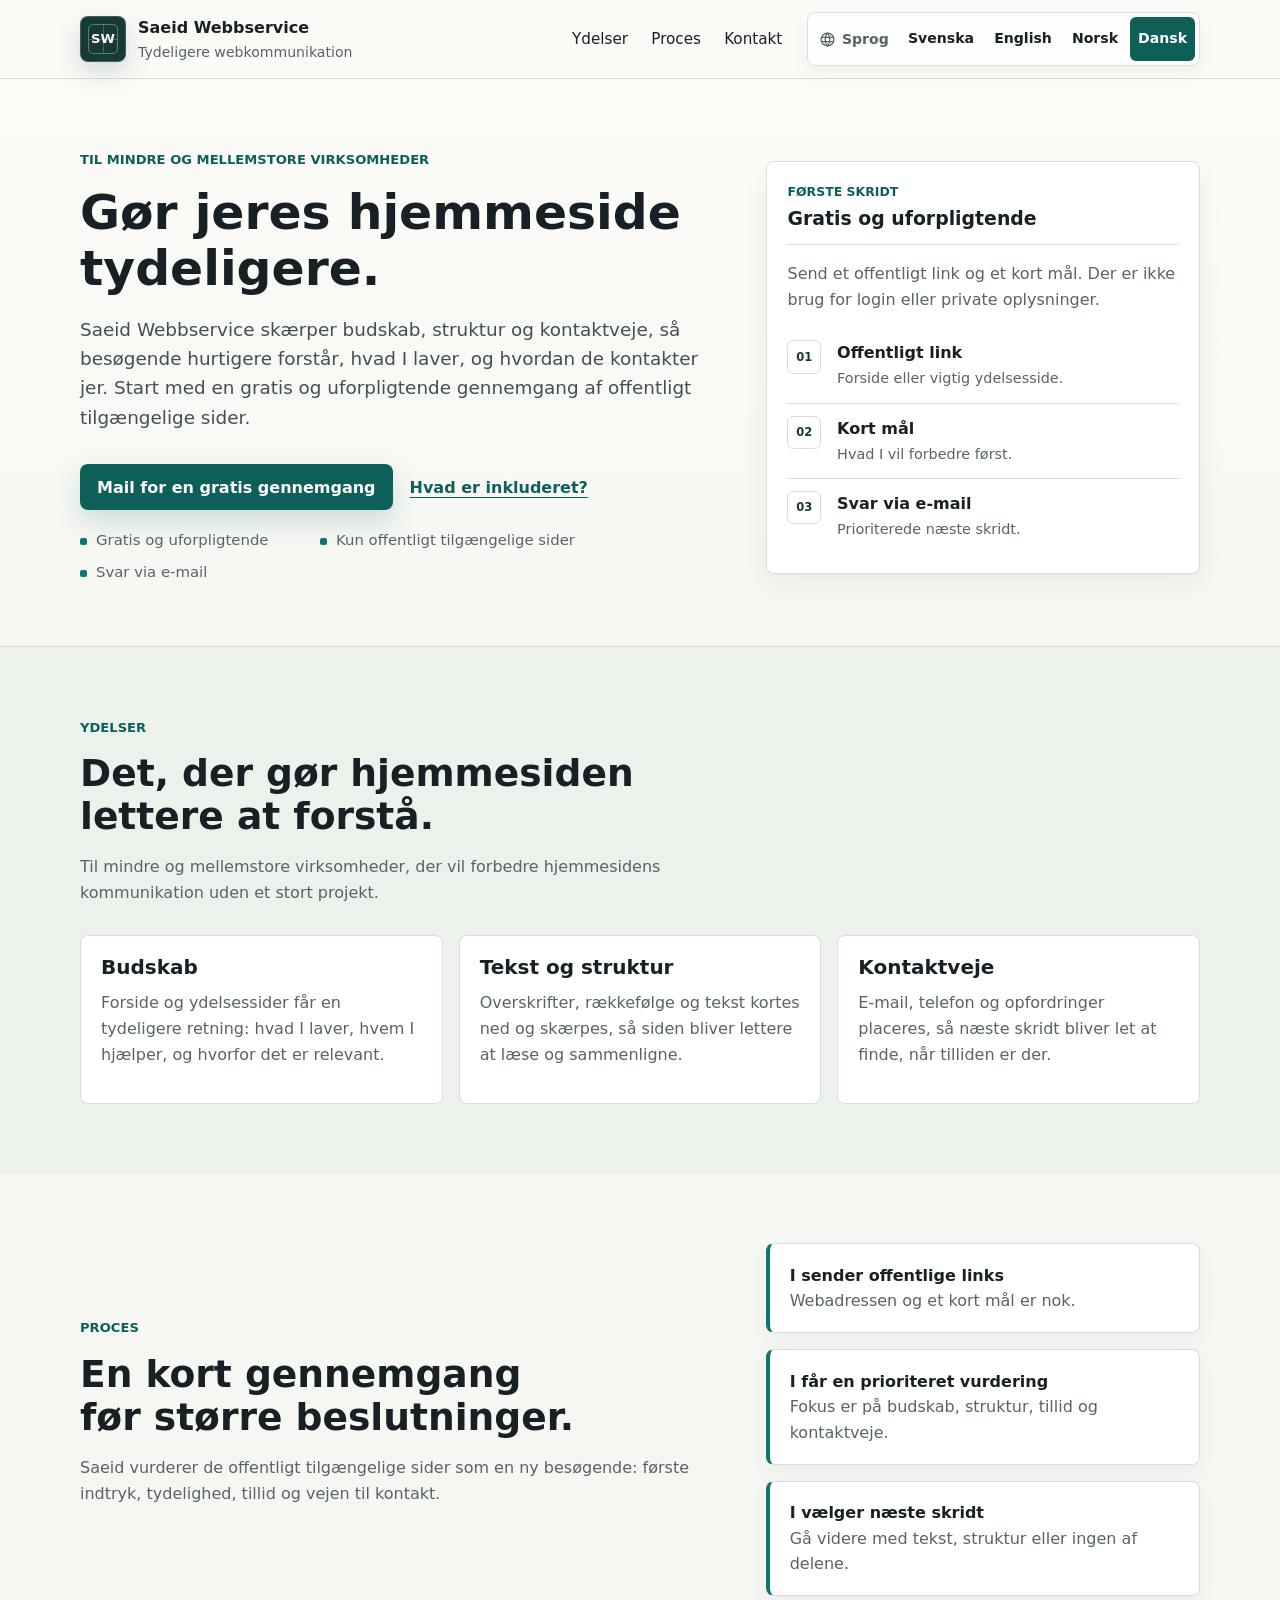
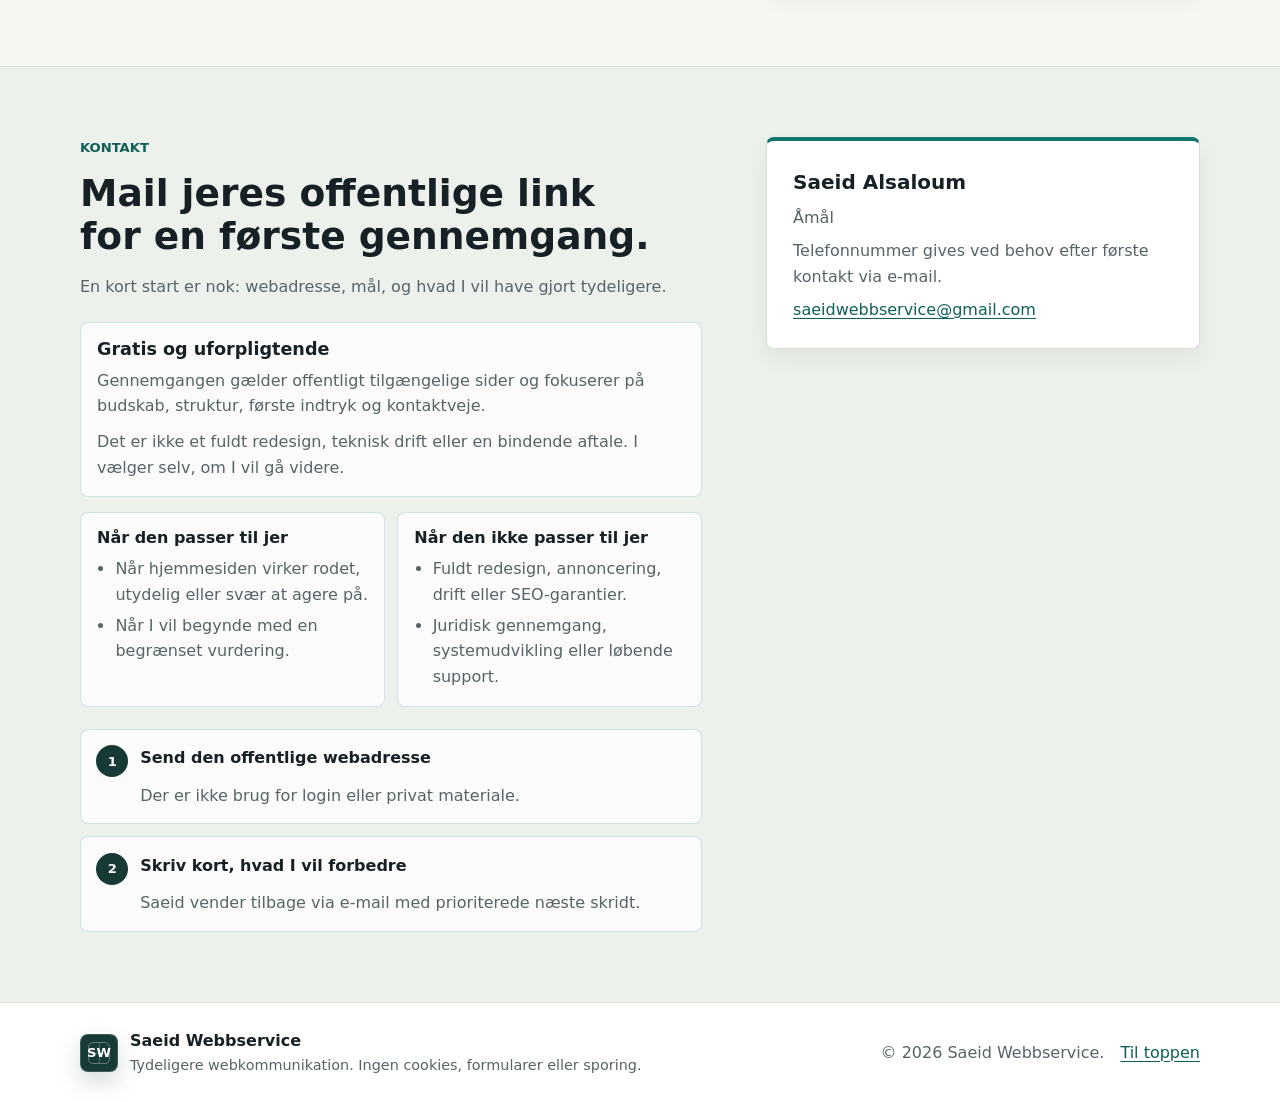
==== commit 615b5b55: "Align English, Norwegian and Danish pages with the Swedish page The Swedish landing page was rewritt" ====
--- a/da/index.html
+++ b/da/index.html
@@ -5,17 +5,17 @@
     <meta name="viewport" content="width=device-width, initial-scale=1">
     <meta
       name="description"
-      content="Saeid Webbservice hjælper virksomheder i Sverige og Norden med at forbedre hjemmesidens budskab, struktur, tekster, tillid og kontaktveje."
+      content="Saeid Webbservice hjælper mindre og mellemstore virksomheder med at gøre hjemmesidens budskab, struktur og kontaktveje tydeligere."
     >
     <meta property="og:type" content="website">
     <meta property="og:site_name" content="Saeid Webbservice">
     <meta
       property="og:title"
-      content="Tydelig webkommunikation for virksomheder i Sverige og Norden"
+      content="Tydeligere hjemmesider til mindre og mellemstore virksomheder"
     >
     <meta
       property="og:description"
-      content="Praktisk hjælp med tydeligere webkommunikation, bedre indholdsstruktur og enklere kontaktveje."
+      content="Gratis første gennemgang af offentligt tilgængelige sider, med praktiske forslag til tydeligere budskab, struktur og kontaktveje."
     >
     <meta name="twitter:card" content="summary">
     <meta property="og:url" content="https://saeidalsaloum.github.io/saeid-webbservice/da/">
@@ -25,7 +25,7 @@
     <link rel="alternate" hreflang="nb" href="https://saeidalsaloum.github.io/saeid-webbservice/no/">
     <link rel="alternate" hreflang="da" href="https://saeidalsaloum.github.io/saeid-webbservice/da/">
     <link rel="alternate" hreflang="x-default" href="https://saeidalsaloum.github.io/saeid-webbservice/">
-    <title>Saeid Webbservice | Tydelig webkommunikation for virksomheder i Sverige og Norden</title>
+    <title>Saeid Webbservice | Tydeligere hjemmesider til mindre og mellemstore virksomheder</title>
     <link rel="stylesheet" href="../styles.css">
   </head>
   <body>
@@ -40,7 +40,7 @@
           </span>
           <span>
             <strong>Saeid Webbservice</strong>
-            <small>Webkommunikation for virksomheder</small>
+            <small>Tydeligere webkommunikation</small>
           </span>
         </a>
 
@@ -75,52 +75,46 @@
       <section class="hero section" id="top">
         <div class="container hero-grid">
           <div class="hero-copy">
-            <p class="eyebrow">Saeid Webbservice</p>
-            <h1>Tydelig webkommunikation for virksomheder i Sverige og Norden.</h1>
+            <p class="eyebrow">Til mindre og mellemstore virksomheder</p>
+            <h1>Gør jeres hjemmeside tydeligere.</h1>
             <p class="lead">
-              Saeid Webbservice hjælper virksomheder med at gennemgå hjemmesidens budskab, tekster og struktur, så besøgende hurtigere forstår tilbuddet, får mere tillid og finder den rigtige kontaktvej.
+              Saeid Webbservice skærper budskab, struktur og kontaktveje, så besøgende hurtigere forstår, hvad I laver, og hvordan de kontakter jer. Start med en gratis og uforpligtende gennemgang af offentligt tilgængelige sider.
             </p>
             <div class="hero-actions">
-              <a class="button primary" href="mailto:saeidwebbservice@gmail.com">Bed om en kort gennemgang</a>
-              <a class="button secondary" href="#proces">Se arbejdsmåden</a>
+              <a class="button primary" href="mailto:saeidwebbservice@gmail.com">Mail for en gratis gennemgang</a>
+              <a class="button secondary" href="#kontakt">Hvad er inkluderet?</a>
             </div>
             <ul class="trust-signals" aria-label="Praktiske tillidssignaler">
-              <li>Direkte kontakt med Saeid</li>
-              <li>Den offentlige webadresse er nok til første svar</li>
-              <li>Ingen cookies, formularer eller sporing</li>
+              <li>Gratis og uforpligtende</li>
+              <li>Kun offentligt tilgængelige sider</li>
+              <li>Svar via e-mail</li>
             </ul>
           </div>
 
-          <aside class="hero-panel audit-visual" aria-label="Oversigt over hjemmesidegennemgang">
-            <div class="audit-topline">
-              <span>Hjemmesidegennemgang</span>
-              <span>Tydelighed først</span>
-            </div>
-            <div class="audit-window">
-              <div class="window-bar" aria-hidden="true">
-                <span></span>
-                <span></span>
-                <span></span>
-              </div>
-              <div class="audit-page">
-                <span class="audit-line audit-line-strong" aria-hidden="true"></span>
-                <span class="audit-line" aria-hidden="true"></span>
-                <div class="audit-pill-row">
-                  <span>Budskab</span>
-                  <span>Struktur</span>
-                  <span>Kontakt</span>
-                </div>
-                <div class="audit-journey">
-                  <span>Besøgende</span>
-                  <span>Forstår</span>
-                  <span>Kontakt</span>
-                </div>
-              </div>
-            </div>
-            <ul class="audit-list">
-              <li>Første indtryk bliver lettere at forstå.</li>
-              <li>Vigtig information får en tydeligere rækkefølge.</li>
-              <li>Næste kontaktvej bliver mere synlig.</li>
+          <aside class="hero-panel review-card" aria-label="Første skridt">
+            <div class="review-card-topline">
+              <span>Første skridt</span>
+              <strong>Gratis og uforpligtende</strong>
+            </div>
+            <p>
+              Send et offentligt link og et kort mål. Der er ikke brug for login eller private oplysninger.
+            </p>
+            <ul class="review-card-list">
+              <li>
+                <span>01</span>
+                <strong>Offentligt link</strong>
+                <small>Forside eller vigtig ydelsesside.</small>
+              </li>
+              <li>
+                <span>02</span>
+                <strong>Kort mål</strong>
+                <small>Hvad I vil forbedre først.</small>
+              </li>
+              <li>
+                <span>03</span>
+                <strong>Svar via e-mail</strong>
+                <small>Prioriterede næste skridt.</small>
+              </li>
             </ul>
           </aside>
         </div>
@@ -130,73 +124,32 @@
         <div class="container">
           <div class="section-heading">
             <p class="eyebrow">Ydelser</p>
-            <h2>Praktisk hjælp til en tydeligere og mere tillidsvækkende hjemmeside.</h2>
-            <p>
-              Til virksomheder, der vil forbedre hjemmesidens kommunikation uden at starte et unødvendigt stort eller kompliceret projekt.
+            <h2>Det, der gør hjemmesiden lettere at forstå.</h2>
+            <p>
+              Til mindre og mellemstore virksomheder, der vil forbedre hjemmesidens kommunikation uden et stort projekt.
             </p>
           </div>
 
           <div class="cards">
             <article class="card">
-              <span class="card-icon card-icon-message" aria-hidden="true"></span>
-              <h3>Bedre webkommunikation</h3>
-              <p>
-                Gennemgang af forside, ydelsessider og budskab, så den besøgende hurtigere forstår, hvad virksomheden laver, og hvorfor det er relevant.
+              <h3>Budskab</h3>
+              <p>
+                Forside og ydelsessider får en tydeligere retning: hvad I laver, hvem I hjælper, og hvorfor det er relevant.
               </p>
             </article>
 
             <article class="card">
-              <span class="card-icon card-icon-structure" aria-hidden="true"></span>
               <h3>Tekst og struktur</h3>
               <p>
-                Tydeligere overskrifter, bedre rækkefølge i indholdet og tekster, der gør siden lettere at læse, sammenligne og handle på.
+                Overskrifter, rækkefølge og tekst kortes ned og skærpes, så siden bliver lettere at læse og sammenligne.
               </p>
             </article>
 
             <article class="card">
-              <span class="card-icon card-icon-contact" aria-hidden="true"></span>
-              <h3>Kontaktveje der støtter næste skridt</h3>
-              <p>
-                Mere synlig telefon, e-mail og opfordringer, der gør det lettere for kunden at tage kontakt, når tilliden er der.
-              </p>
-            </article>
-          </div>
-        </div>
-      </section>
-
-      <section class="section outcome-section" id="forskel">
-        <div class="container">
-          <div class="section-heading">
-            <p class="eyebrow">Praktisk forskel</p>
-            <h2>Forskellen ligger i, hvor hurtigt kunden forstår næste skridt.</h2>
-            <p>
-              En tydeligere hjemmeside hjælper besøgende med at orientere sig, sammenligne tilbuddet og føle større tryghed, før de tager kontakt.
-            </p>
-          </div>
-
-          <div class="outcome-grid">
-            <article class="outcome-card">
-              <span>01</span>
-              <h3>Tydeligere første indtryk</h3>
-              <p>Den besøgende ser hurtigere, hvad I tilbyder, og om det er relevant.</p>
-            </article>
-
-            <article class="outcome-card">
-              <span>02</span>
-              <h3>Bedre struktur i indholdet</h3>
-              <p>Vigtig information kommer i en rækkefølge, der er lettere at følge.</p>
-            </article>
-
-            <article class="outcome-card">
-              <span>03</span>
-              <h3>Lettere vej til kontakt</h3>
-              <p>Telefon, e-mail og næste skridt bliver lettere at finde, når interessen er der.</p>
-            </article>
-
-            <article class="outcome-card">
-              <span>04</span>
-              <h3>Mere tillid i hvert trin</h3>
-              <p>Overskrifter, tekster og tillidssignaler bliver roligere og mere konsekvente.</p>
+              <h3>Kontaktveje</h3>
+              <p>
+                E-mail, telefon og opfordringer placeres, så næste skridt bliver let at finde, når tilliden er der.
+              </p>
             </article>
           </div>
         </div>
@@ -206,63 +159,26 @@
         <div class="container two-column">
           <div>
             <p class="eyebrow">Proces</p>
-            <h2>En kort gennemgang først, praktisk hjælp efter behov.</h2>
-            <p>
-              Gennemgangen starter med en konkret vurdering af, hvad der allerede fungerer, hvad der kan blive tydeligere, og hvilke forbedringer det er rimeligt at begynde med.
+            <h2>En kort gennemgang før større beslutninger.</h2>
+            <p>
+              Saeid vurderer de offentligt tilgængelige sider som en ny besøgende: første indtryk, tydelighed, tillid og vejen til kontakt.
             </p>
           </div>
 
           <ol class="steps" aria-label="Proces">
             <li>
-              <strong>Vurdering fra ny besøgende</strong>
-              <span>Siden vurderes ud fra, hvor hurtigt en ny kunde forstår tilbuddet og finder vejen videre.</span>
+              <strong>I sender offentlige links</strong>
+              <span>Webadressen og et kort mål er nok.</span>
             </li>
             <li>
-              <strong>Tydelige forbedringsforslag</strong>
-              <span>I får konkrete punkter for tekst, struktur, tillidssignaler og kontaktveje.</span>
+              <strong>I får en prioriteret vurdering</strong>
+              <span>Fokus er på budskab, struktur, tillid og kontaktveje.</span>
             </li>
             <li>
-              <strong>Praktisk hjælp efter behov</strong>
-              <span>Efter behov kan Saeid Webbservice hjælpe med tekst, struktur eller en målrettet opdatering.</span>
+              <strong>I vælger næste skridt</strong>
+              <span>Gå videre med tekst, struktur eller ingen af delene.</span>
             </li>
           </ol>
-        </div>
-      </section>
-
-      <section class="section muted method-section" id="arbejdsmaade">
-        <div class="container two-column method-grid">
-          <div>
-            <p class="eyebrow">Baggrund og arbejdsmåde</p>
-            <h2>En praktisk arbejdsmåde uden unødvendigt store projekter.</h2>
-          </div>
-          <div>
-            <p>
-              Gennemgangen tager udgangspunkt i, hvordan en ny besøgende forstår siden: hvad der ses først, hvad der skaber tillid, og hvor let det er at tage kontakt.
-            </p>
-            <ul class="method-list">
-              <li>
-                <strong>Respekt for det, der fungerer</strong>
-                <span>Eksisterende indhold og nuværende struktur vurderes, før noget foreslås ændret.</span>
-              </li>
-              <li>
-                <strong>Små tydelige skridt</strong>
-                <span>Forslagene skal være enkle at forstå, prioritere og gennemføre uden pres.</span>
-              </li>
-              <li>
-                <strong>Virksomheden beholder kontrollen</strong>
-                <span>I vælger selv, om gennemgangen skal føre til tekstarbejde, strukturhjælp eller ingen ændring.</span>
-              </li>
-            </ul>
-          </div>
-        </div>
-      </section>
-
-      <section class="section reassurance-section">
-        <div class="container reassurance">
-          <h2>Hjemmesiden behøver ikke at blive større for at blive tydeligere.</h2>
-          <p>
-            Målet er ikke at gøre hjemmesiden større, end den behøver at være. Målet er at gøre kommunikationen tydeligere, mere tillidsvækkende og lettere at følge for kunder, der allerede er interesserede.
-          </p>
         </div>
       </section>
 
@@ -270,31 +186,43 @@
         <div class="container contact-grid">
           <div>
             <p class="eyebrow">Kontakt</p>
-            <h2>Vil I se, om hjemmesiden kan blive tydeligere?</h2>
-            <p>
-              Første skridt er enkelt og kræver ikke en stor forundersøgelse.
-            </p>
-            <div class="trust-note" aria-label="Hvad den første gennemgang omfatter">
-              <h3>Hvad indgår i den første gennemgang?</h3>
-              <p>
-                Saeid gennemgår hjemmesidens tydelighed, struktur, første indtryk, kontaktveje og åbenlyse forbedringspunkter.
-              </p>
-              <p>
-                Det er ikke et fuldt redesign, teknisk drift eller en bindende aftale. I får en kort, praktisk opsummering og vælger selv, om I vil gå videre.
-              </p>
-            </div>
-            <ol class="contact-steps" aria-label="Første skridt for kontakt">
-              <li>
-                <strong>Send linket til hjemmesiden</strong>
-                <span>Den offentlige webadresse er nok.</span>
+            <h2>Mail jeres offentlige link for en første gennemgang.</h2>
+            <p>
+              En kort start er nok: webadresse, mål, og hvad I vil have gjort tydeligere.
+            </p>
+            <div class="trust-note" aria-label="Hvad den gratis første gennemgang omfatter">
+              <h3>Gratis og uforpligtende</h3>
+              <p>
+                Gennemgangen gælder offentligt tilgængelige sider og fokuserer på budskab, struktur, første indtryk og kontaktveje.
+              </p>
+              <p>
+                Det er ikke et fuldt redesign, teknisk drift eller en bindende aftale. I vælger selv, om I vil gå videre.
+              </p>
+            </div>
+            <div class="scope-note" aria-label="Hvornår ydelsen passer til jer, og hvornår den ikke gør">
+              <article>
+                <h3>Når den passer til jer</h3>
+                <ul>
+                  <li>Når hjemmesiden virker rodet, utydelig eller svær at agere på.</li>
+                  <li>Når I vil begynde med en begrænset vurdering.</li>
+                </ul>
+              </article>
+              <article>
+                <h3>Når den ikke passer til jer</h3>
+                <ul>
+                  <li>Fuldt redesign, annoncering, drift eller SEO-garantier.</li>
+                  <li>Juridisk gennemgang, systemudvikling eller løbende support.</li>
+                </ul>
+              </article>
+            </div>
+            <ol class="contact-steps" aria-label="Første skridt til kontakt">
+              <li>
+                <strong>Send den offentlige webadresse</strong>
+                <span>Der er ikke brug for login eller privat materiale.</span>
               </li>
               <li>
                 <strong>Skriv kort, hvad I vil forbedre</strong>
-                <span>For eksempel tydelighed, tekster, struktur eller kontaktveje.</span>
-              </li>
-              <li>
-                <strong>Få et tydeligt næste skridt</strong>
-                <span>Jeg svarer med et enkelt og konkret svar.</span>
+                <span>Saeid vender tilbage via e-mail med prioriterede næste skridt.</span>
               </li>
             </ol>
           </div>
@@ -318,7 +246,7 @@
           </span>
           <div>
             <strong>Saeid Webbservice</strong>
-            <span>Tydelig webkommunikation uden unødvendigt store projekter. Ingen cookies, formularer eller sporing.</span>
+            <span>Tydeligere webkommunikation. Ingen cookies, formularer eller sporing.</span>
           </div>
         </div>
         <p>&copy; 2026 Saeid Webbservice.</p>
--- a/styles.css
+++ b/styles.css
@@ -29,7 +29,7 @@
 
 body {
   margin: 0;
-  background: linear-gradient(180deg, #fafbf7 0%, var(--bg) 46%, #f1f3ef 100%);
+  background: var(--bg);
   color: var(--text);
   font-family: system-ui, -apple-system, BlinkMacSystemFont, "Segoe UI", sans-serif;
   font-size: 16px;
@@ -76,9 +76,9 @@
 }
 
 h1 {
-  max-width: 18ch;
-  font-size: 3.7rem;
-  margin-bottom: 1.25rem;
+  max-width: 21ch;
+  font-size: 3.05rem;
+  margin-bottom: 1.1rem;
   hyphens: none;
   overflow-wrap: normal;
 }
@@ -287,23 +287,21 @@
 }
 
 .section {
-  padding: 5rem 0;
+  padding: 4.35rem 0;
 }
 
 .hero {
   position: relative;
-  padding-top: 6rem;
+  padding: 4.4rem 0 3.8rem;
   border-bottom: 1px solid var(--line);
-  background:
-    linear-gradient(135deg, rgba(15, 118, 110, 0.08) 0%, rgba(15, 118, 110, 0) 44%),
-    linear-gradient(180deg, #fbfcf8 0%, var(--bg) 100%);
+  background: linear-gradient(180deg, #fbfcf8 0%, var(--bg) 100%);
 }
 
 .hero-grid,
 .two-column,
 .contact-grid {
   display: grid;
-  grid-template-columns: minmax(0, 1.08fr) minmax(300px, 0.92fr);
+  grid-template-columns: minmax(0, 1.12fr) minmax(280px, 0.78fr);
   gap: clamp(2rem, 5vw, 4rem);
   align-items: center;
 }
@@ -323,8 +321,8 @@
 }
 
 .lead {
-  max-width: 62ch;
-  font-size: 1.2rem;
+  max-width: 58ch;
+  font-size: 1.15rem;
   color: #405054;
 }
 
@@ -366,7 +364,7 @@
 .button {
   display: inline-flex;
   min-width: 0;
-  min-height: 48px;
+  min-height: 46px;
   align-items: center;
   justify-content: center;
   padding: 0.75rem 1rem;
@@ -406,6 +404,26 @@
   color: var(--accent-dark);
 }
 
+.hero-actions .button.secondary {
+  min-height: auto;
+  padding: 0.2rem 0.15rem;
+  border-color: transparent;
+  background: transparent;
+  color: var(--accent-dark);
+  box-shadow: none;
+  text-decoration-line: underline;
+  text-decoration-thickness: 0.08em;
+  text-underline-offset: 0.22em;
+}
+
+.hero-actions .button.secondary:hover {
+  border-color: transparent;
+  background: transparent;
+  box-shadow: none;
+  color: var(--accent);
+  transform: none;
+}
+
 .button:hover {
   box-shadow: 0 12px 26px rgba(15, 95, 89, 0.12);
 }
@@ -415,11 +433,84 @@
   border: 1px solid var(--line);
   border-radius: 8px;
   background: var(--surface);
-  box-shadow: var(--shadow);
+  box-shadow: var(--shadow-soft);
 }
 
 .hero-panel {
   padding: 1.25rem;
+}
+
+.review-card {
+  align-self: center;
+  display: grid;
+  gap: 1rem;
+}
+
+.review-card-topline {
+  display: grid;
+  gap: 0.35rem;
+  padding-bottom: 0.9rem;
+  border-bottom: 1px solid var(--line);
+}
+
+.review-card-topline span {
+  color: var(--accent-dark);
+  font-size: 0.78rem;
+  font-weight: 800;
+  letter-spacing: 0;
+  text-transform: uppercase;
+}
+
+.review-card-topline strong {
+  font-size: 1.18rem;
+  line-height: 1.2;
+}
+
+.review-card p {
+  margin: 0;
+}
+
+.review-card-list {
+  display: grid;
+  gap: 0;
+  margin: 0;
+  padding: 0;
+  list-style: none;
+}
+
+.review-card-list li {
+  display: grid;
+  grid-template-columns: 2.35rem 1fr;
+  gap: 0.1rem 0.75rem;
+  padding: 0.75rem 0;
+  border-top: 1px solid var(--line);
+}
+
+.review-card-list li:first-child {
+  border-top: 0;
+}
+
+.review-card-list span {
+  display: inline-grid;
+  grid-row: 1 / span 2;
+  width: 2.1rem;
+  height: 2.1rem;
+  place-items: center;
+  border: 1px solid var(--line);
+  border-radius: 6px;
+  color: var(--accent-deep);
+  font-size: 0.72rem;
+  font-weight: 850;
+}
+
+.review-card-list strong,
+.review-card-list small {
+  display: block;
+}
+
+.review-card-list small {
+  color: var(--muted);
+  font-size: 0.9rem;
 }
 
 .audit-visual {
@@ -569,14 +660,14 @@
 }
 
 .audit-list li {
-  display: grid;
-  grid-template-columns: 0.7rem 1fr;
+  display: flex;
   gap: 0.65rem;
   align-items: start;
   color: var(--muted);
 }
 
 .audit-list li::before {
+  flex: 0 0 auto;
   width: 0.5rem;
   height: 0.5rem;
   margin-top: 0.48rem;
@@ -585,13 +676,17 @@
   content: "";
 }
 
+.audit-list strong {
+  color: var(--text);
+}
+
 .muted {
   background: var(--surface-muted);
 }
 
 .section-heading {
-  max-width: 760px;
-  margin-bottom: 2.25rem;
+  max-width: 700px;
+  margin-bottom: 1.85rem;
 }
 
 .section-heading p:last-child {
@@ -606,15 +701,19 @@
 
 .card {
   min-width: 0;
-  min-height: 250px;
-  padding: 1.3rem;
+  min-height: 0;
+  padding: 1.25rem;
   border: 1px solid var(--line);
   border-radius: 8px;
   background: var(--surface);
-  box-shadow: var(--shadow-soft);
+  box-shadow: none;
 }
 
 .card h3 {
+  margin-top: 0;
+}
+
+.card-icon + h3 {
   margin-top: 1.15rem;
 }
 
@@ -679,289 +778,6 @@
   transform: rotate(42deg);
 }
 
-.demo-section {
-  border-block: 1px solid var(--line);
-  background: #fbfcf8;
-}
-
-.demo-intro {
-  display: flex;
-  align-items: flex-start;
-  justify-content: space-between;
-  gap: 1.5rem;
-  margin-bottom: 2.25rem;
-}
-
-.demo-intro .section-heading {
-  margin-bottom: 0;
-}
-
-.demo-disclosure {
-  width: fit-content;
-  max-width: 24rem;
-  margin: 0;
-  padding: 0.55rem 0.75rem;
-  border: 1px solid rgba(15, 118, 110, 0.2);
-  border-radius: 8px;
-  background: var(--accent-soft);
-  color: var(--accent-deep);
-  font-size: 0.9rem;
-  font-weight: 800;
-}
-
-.demo-comparison {
-  display: grid;
-  grid-template-columns: repeat(2, minmax(0, 1fr));
-  gap: 1rem;
-  align-items: stretch;
-}
-
-.demo-panel {
-  position: relative;
-  display: grid;
-  min-width: 0;
-  grid-template-rows: auto 1fr auto;
-  gap: 1rem;
-  padding: 1.1rem;
-  overflow: hidden;
-  border: 1px solid var(--line);
-  border-radius: 8px;
-  background: var(--surface);
-  box-shadow: var(--shadow-soft);
-}
-
-.demo-panel-after {
-  border-color: rgba(15, 118, 110, 0.28);
-  background:
-    linear-gradient(180deg, rgba(255, 255, 255, 0.98), rgba(248, 252, 250, 0.98)),
-    var(--surface);
-}
-
-.demo-panel-header {
-  display: grid;
-  min-width: 0;
-  gap: 0.45rem;
-}
-
-.demo-kicker {
-  display: inline-flex;
-  width: fit-content;
-  min-height: 2rem;
-  align-items: center;
-  margin: 0;
-  padding: 0.3rem 0.55rem;
-  border: 1px solid var(--line);
-  border-radius: 999px;
-  background: #f8f5ee;
-  color: var(--signal);
-  font-size: 0.78rem;
-  font-weight: 850;
-}
-
-.demo-panel-after .demo-kicker {
-  border-color: rgba(15, 118, 110, 0.22);
-  background: var(--accent-soft);
-  color: var(--accent-deep);
-}
-
-.demo-panel h3 {
-  margin-bottom: 0;
-  font-size: 1.12rem;
-}
-
-.demo-browser {
-  min-width: 0;
-  overflow: hidden;
-  border: 1px solid var(--line);
-  border-radius: 8px;
-  background: #fbfdfb;
-}
-
-.demo-window-bar {
-  display: flex;
-  gap: 0.35rem;
-  padding: 0.7rem;
-  border-bottom: 1px solid var(--line);
-  background: var(--surface-warm);
-}
-
-.demo-window-bar span {
-  width: 0.52rem;
-  height: 0.52rem;
-  border-radius: 50%;
-  background: var(--line-strong);
-}
-
-.demo-page {
-  display: grid;
-  min-height: 21rem;
-  min-width: 0;
-  gap: 0.85rem;
-  align-content: start;
-  padding: 1rem;
-}
-
-.mock-eyebrow {
-  margin: 0;
-  color: var(--signal);
-  font-size: 0.75rem;
-  font-weight: 850;
-  text-transform: uppercase;
-}
-
-.mock-title {
-  display: block;
-  color: var(--text);
-  font-size: 1.24rem;
-  font-weight: 850;
-  line-height: 1.18;
-}
-
-.demo-page p {
-  margin: 0;
-}
-
-.mock-lines {
-  display: grid;
-  gap: 0.5rem;
-  padding: 0.25rem 0;
-}
-
-.mock-lines span {
-  display: block;
-  width: 100%;
-  height: 0.62rem;
-  border-radius: 999px;
-  background: var(--line);
-}
-
-.mock-lines span:nth-child(2) {
-  width: 86%;
-}
-
-.mock-lines span:nth-child(3) {
-  width: 64%;
-}
-
-.mock-tag-row {
-  display: grid;
-  min-width: 0;
-  grid-template-columns: repeat(3, minmax(0, 1fr));
-  gap: 0.5rem;
-}
-
-.mock-tag-row span {
-  display: inline-flex;
-  min-width: 0;
-  min-height: 2.3rem;
-  align-items: center;
-  justify-content: center;
-  padding: 0.35rem;
-  border: 1px solid rgba(15, 118, 110, 0.18);
-  border-radius: 7px;
-  background: var(--surface);
-  color: var(--accent-deep);
-  font-size: 0.78rem;
-  font-weight: 800;
-  overflow-wrap: anywhere;
-  text-align: center;
-}
-
-.mock-contact {
-  display: grid;
-  min-width: 0;
-  gap: 0.25rem;
-  padding: 0.85rem;
-  border: 1px solid var(--line);
-  border-radius: 8px;
-  background: var(--surface);
-}
-
-.mock-contact span {
-  color: var(--muted);
-}
-
-.mock-contact-muted {
-  background: #f7f3ea;
-}
-
-.mock-contact-strong {
-  border-color: rgba(15, 118, 110, 0.32);
-  background: var(--accent-soft);
-  box-shadow: inset 0 0 0 1px rgba(15, 118, 110, 0.08);
-  transition:
-    border-color 180ms ease,
-    box-shadow 180ms ease,
-    transform 180ms ease;
-}
-
-.demo-panel-after:hover .mock-contact-strong {
-  border-color: rgba(15, 118, 110, 0.48);
-  box-shadow:
-    inset 0 0 0 1px rgba(15, 118, 110, 0.12),
-    0 10px 22px rgba(15, 95, 89, 0.1);
-  transform: translateY(-1px);
-}
-
-.demo-notes {
-  display: grid;
-  min-width: 0;
-  gap: 0.55rem;
-  margin: 0;
-  padding: 0;
-  color: var(--muted);
-  list-style: none;
-}
-
-.demo-notes li {
-  display: grid;
-  min-width: 0;
-  grid-template-columns: 0.55rem 1fr;
-  gap: 0.55rem;
-  align-items: start;
-}
-
-.demo-notes li::before {
-  width: 0.42rem;
-  height: 0.42rem;
-  margin-top: 0.58rem;
-  border-radius: 2px;
-  background: var(--signal);
-  content: "";
-}
-
-.demo-notes-after li::before {
-  background: var(--accent);
-}
-
-.demo-improvement-list {
-  display: grid;
-  grid-template-columns: repeat(4, minmax(0, 1fr));
-  gap: 0.75rem;
-  margin: 1rem 0 0;
-  padding: 0;
-  list-style: none;
-}
-
-.demo-improvement-list li {
-  min-width: 0;
-  padding: 0.9rem;
-  border: 1px solid var(--line);
-  border-top: 3px solid var(--accent);
-  border-radius: 8px;
-  background: rgba(255, 255, 255, 0.72);
-}
-
-.demo-improvement-list strong,
-.demo-improvement-list span {
-  display: block;
-}
-
-.demo-improvement-list span {
-  margin-top: 0.25rem;
-  color: var(--muted);
-}
-
 .outcome-section {
   background: var(--surface);
 }
@@ -1067,8 +883,8 @@
 }
 
 .contact-section {
-  background:
-    linear-gradient(180deg, var(--accent-soft) 0%, #f7f6f1 100%);
+  border-top: 1px solid var(--line);
+  background: var(--surface-muted);
 }
 
 .contact-grid {
@@ -1251,9 +1067,6 @@
     transition-duration: 0.01ms !important;
   }
 
-  .demo-panel-after:hover .mock-contact-strong {
-    transform: none;
-  }
 }
 
 @media print {
@@ -1296,7 +1109,6 @@
 
   .hero,
   .muted,
-  .demo-section,
   .outcome-section,
   .reassurance-section,
   .contact-section {
@@ -1308,8 +1120,6 @@
   .two-column,
   .contact-grid,
   .cards,
-  .demo-comparison,
-  .demo-improvement-list,
   .outcome-grid {
     display: block;
   }
@@ -1371,12 +1181,8 @@
   }
 
   .section-heading,
-  .demo-intro,
-  .demo-comparison,
   .two-column > div:first-child,
   .cards,
-  .demo-panel,
-  .demo-improvement-list li,
   .outcome-grid,
   .steps,
   .method-list,
@@ -1394,10 +1200,6 @@
   }
 
   .hero-panel,
-  .demo-panel,
-  .demo-browser,
-  .demo-improvement-list li,
-  .mock-contact,
   .contact-card,
   .card,
   .outcome-card,
@@ -1414,10 +1216,6 @@
   }
 
   .hero-panel,
-  .demo-panel,
-  .demo-browser,
-  .demo-improvement-list li,
-  .mock-contact,
   .contact-card,
   .card,
   .outcome-card,
@@ -1430,9 +1228,6 @@
   }
 
   .hero-panel,
-  .demo-panel,
-  .demo-browser,
-  .demo-improvement-list li,
   .card,
   .outcome-card,
   .steps li,
@@ -1487,29 +1282,6 @@
     margin-top: 0.55rem;
   }
 
-  .demo-intro,
-  .demo-improvement-list {
-    margin-bottom: 0.65rem;
-  }
-
-  .demo-disclosure {
-    max-width: 100%;
-    padding: 0;
-    border: 0;
-    background: transparent !important;
-    color: #111;
-  }
-
-  .demo-window-bar,
-  .mock-lines {
-    display: none !important;
-  }
-
-  .demo-page {
-    min-height: 0;
-    padding: 0;
-  }
-
   .outcome-card > span {
     margin-bottom: 0.45rem;
   }
@@ -1550,7 +1322,7 @@
 
 @media (max-width: 1024px) {
   h1 {
-    font-size: 3.25rem;
+    font-size: 3rem;
   }
 
   .header-inner {
@@ -1568,7 +1340,11 @@
 
 @media (max-width: 820px) {
   html {
-    scroll-padding-top: 12rem;
+    scroll-padding-top: 1.25rem;
+  }
+
+  .site-header {
+    position: static;
   }
 
   .header-inner {
@@ -1601,36 +1377,22 @@
   .two-column,
   .contact-grid,
   .cards,
-  .demo-comparison,
-  .demo-improvement-list,
   .scope-note,
   .outcome-grid {
     grid-template-columns: 1fr;
   }
 
-  .demo-intro {
-    display: grid;
-  }
-
-  .demo-disclosure {
-    max-width: 100%;
-  }
-
-  .demo-page {
-    min-height: 0;
-  }
-
   .section {
     padding: 3.5rem 0;
   }
 
   .hero {
-    padding-top: 4rem;
+    padding: 3rem 0 3.25rem;
   }
 
   h1 {
-    max-width: 16ch;
-    font-size: 2.65rem;
+    max-width: 18ch;
+    font-size: 2.55rem;
   }
 
   h2 {
@@ -1638,14 +1400,20 @@
   }
 
   .hero-actions {
-    align-items: stretch;
+    align-items: flex-start;
     flex-direction: column;
+    gap: 0.7rem;
   }
 
   .button {
     width: 100%;
   }
 
+  .hero-actions .button.secondary {
+    align-self: flex-start;
+    width: fit-content;
+  }
+
   .audit-visual {
     max-width: 620px;
   }
@@ -1656,48 +1424,55 @@
 }
 
 @media (max-width: 540px) {
+  .header-inner {
+    gap: 0.55rem;
+    padding: 0.75rem 0;
+  }
+
+  .site-nav {
+    display: none;
+  }
+
+  .language-selector {
+    width: auto;
+    max-width: 100%;
+    gap: 0.1rem;
+    padding: 0;
+    border: 0;
+    background: transparent;
+    box-shadow: none;
+  }
+
+  .language-label {
+    min-height: 34px;
+    padding: 0 0.3rem 0 0;
+    font-size: 0.78rem;
+    font-weight: 700;
+  }
+
+  .language-selector a {
+    min-height: 38px;
+    padding: 0.2rem 0.38rem;
+    color: var(--muted);
+    font-size: 0.82rem;
+    font-weight: 650;
+  }
+
+  .language-selector a[aria-current="page"] {
+    background: transparent;
+    box-shadow: inset 0 -2px 0 var(--accent);
+    color: var(--accent-dark);
+  }
+
+  .hero {
+    padding: 2.35rem 0 2.8rem;
+  }
+
   h1 {
     max-width: 100%;
-    font-size: clamp(1.72rem, 8vw, 2.65rem);
-  }
-
-  .demo-intro {
-    gap: 0.85rem;
-    margin-bottom: 1.35rem;
-  }
-
-  .demo-comparison {
-    gap: 0.85rem;
-  }
-
-  .demo-panel {
-    gap: 0.75rem;
-  }
-
-  .demo-page {
-    gap: 0.65rem;
-  }
-
-  .mock-contact {
-    padding: 0.7rem;
-  }
-
-  .mock-title {
-    font-size: 1.12rem;
-  }
-
-  .demo-notes {
-    display: none;
-  }
-
-  .demo-improvement-list {
-    grid-template-columns: repeat(2, minmax(0, 1fr));
-    gap: 0.55rem;
-  }
-
-  .demo-improvement-list li {
-    padding: 0.75rem;
-  }
+    font-size: 2.25rem;
+  }
+
 }
 
 @media (max-width: 420px) {
@@ -1725,7 +1500,7 @@
 
   h1 {
     max-width: 100%;
-    font-size: clamp(1.72rem, 8vw, 2.2rem);
+    font-size: 2.05rem;
   }
 
   h2 {
@@ -1746,27 +1521,6 @@
     font-size: 0.72rem;
   }
 
-  .demo-panel {
-    padding: 0.75rem;
-  }
-
-  .demo-page {
-    padding: 0.75rem;
-  }
-
-  .mock-tag-row {
-    grid-template-columns: repeat(3, minmax(0, 1fr));
-    gap: 0.35rem;
-  }
-
-  .mock-tag-row span {
-    font-size: 0.72rem;
-  }
-
-  .mock-lines {
-    display: none;
-  }
-
   .contact-steps li {
     grid-template-columns: 1.8rem 1fr;
     gap: 0.65rem;
@@ -1779,6 +1533,10 @@
 }
 
 @media (max-width: 360px) {
+  .language-label {
+    display: none;
+  }
+
   h2,
   h3 {
     hyphens: auto;
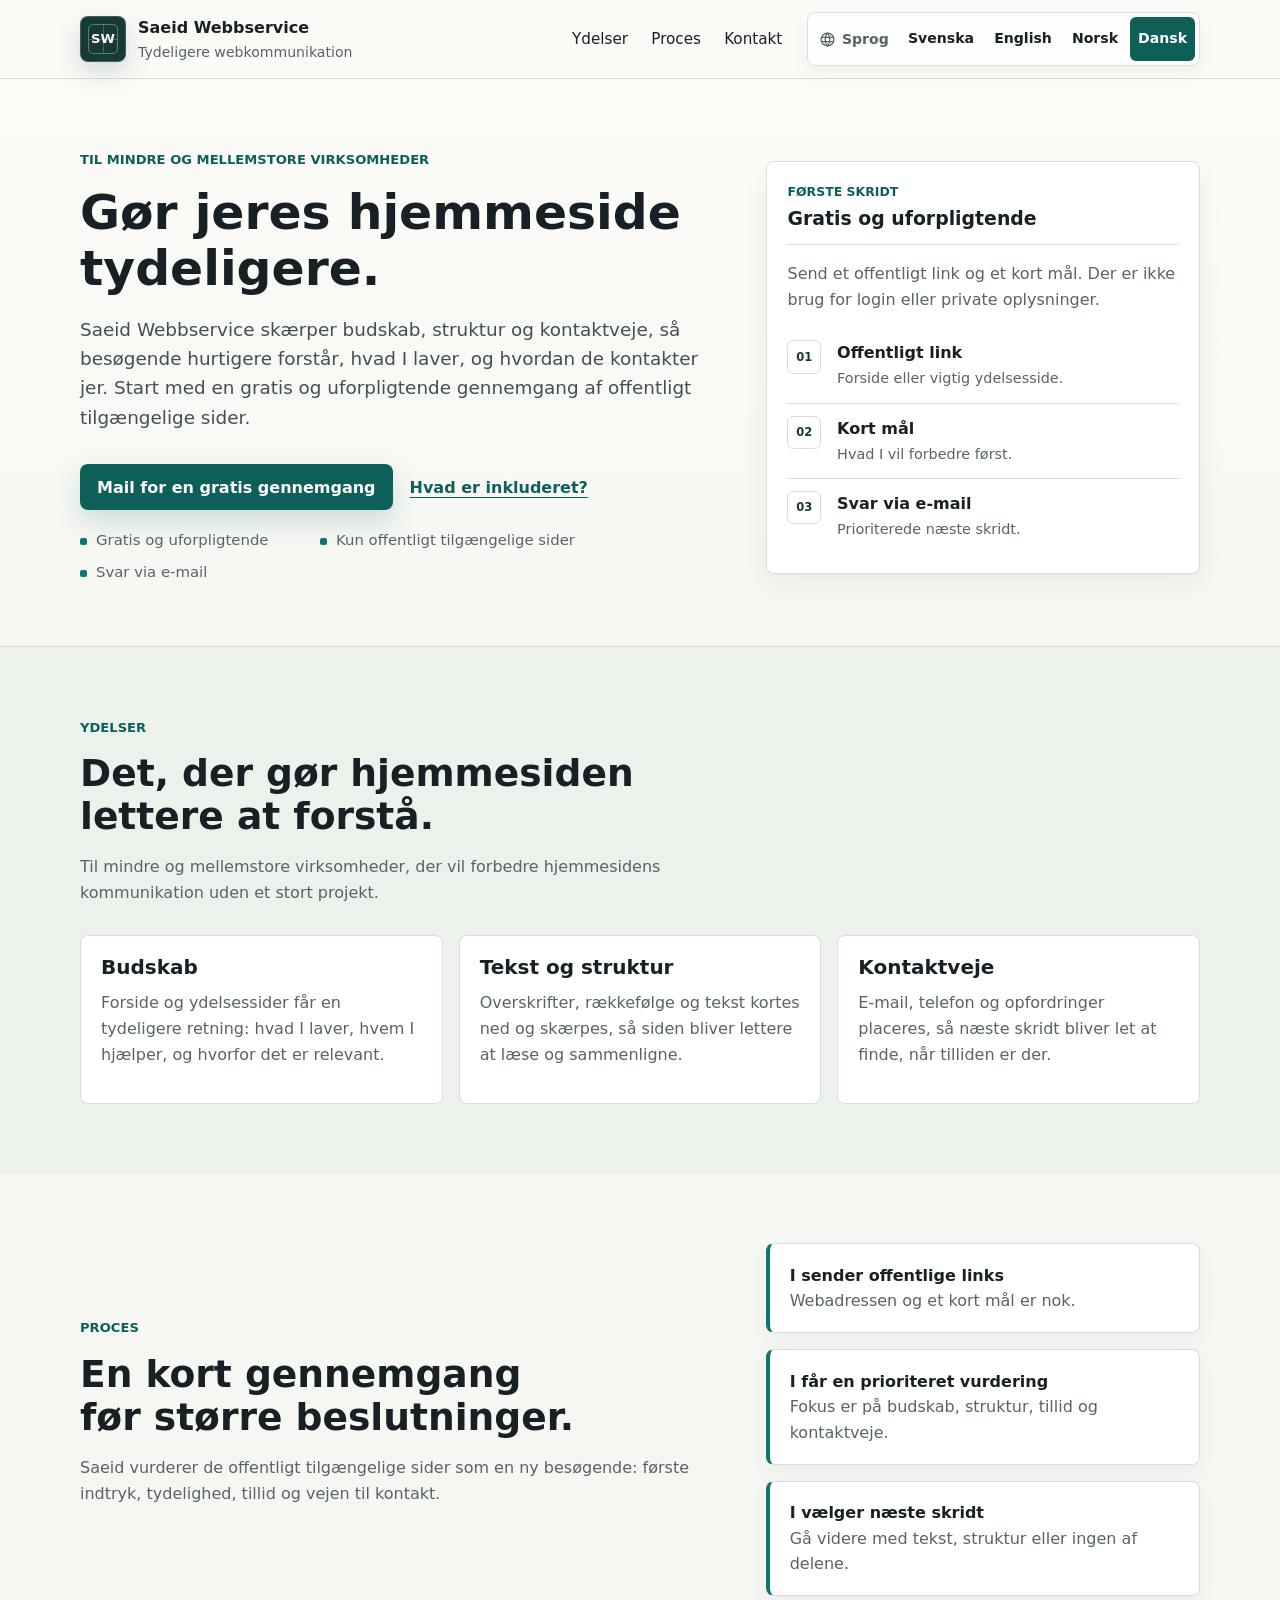
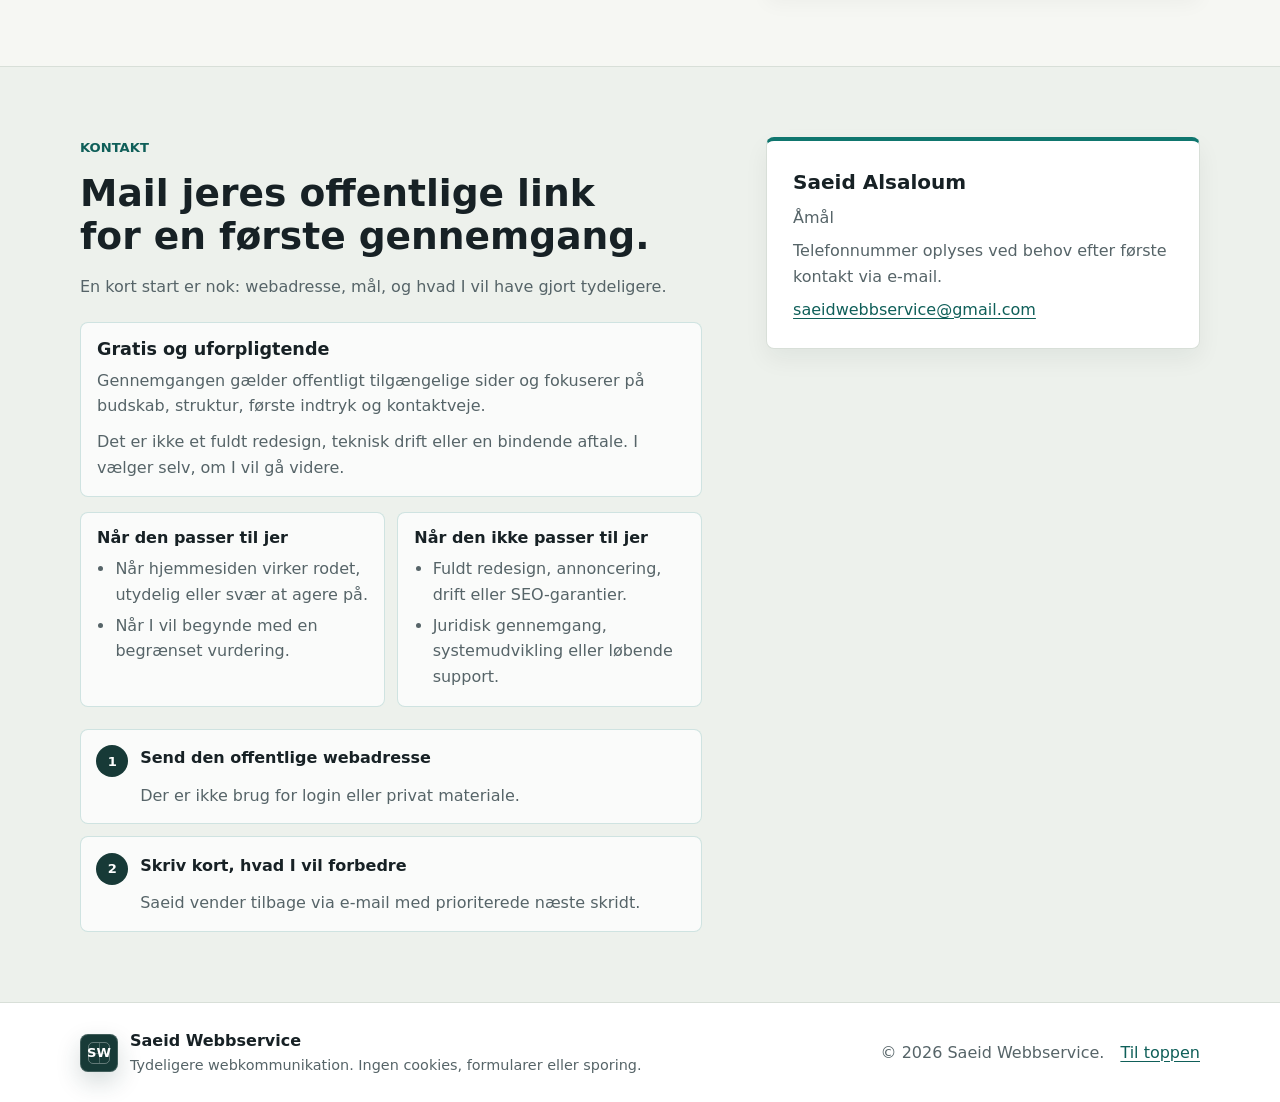
==== commit e6e4cd8c: "Polish wording in English and Danish pages after final read English: "first impressions" (plural) in" ====
--- a/da/index.html
+++ b/da/index.html
@@ -230,7 +230,7 @@
           <address class="contact-card" aria-label="Kontaktoplysninger">
             <strong>Saeid Alsaloum</strong>
             <span>Åmål</span>
-            <span>Telefonnummer gives ved behov efter første kontakt via e-mail.</span>
+            <span>Telefonnummer oplyses ved behov efter første kontakt via e-mail.</span>
             <a href="mailto:saeidwebbservice@gmail.com">saeidwebbservice@gmail.com</a>
           </address>
         </div>
